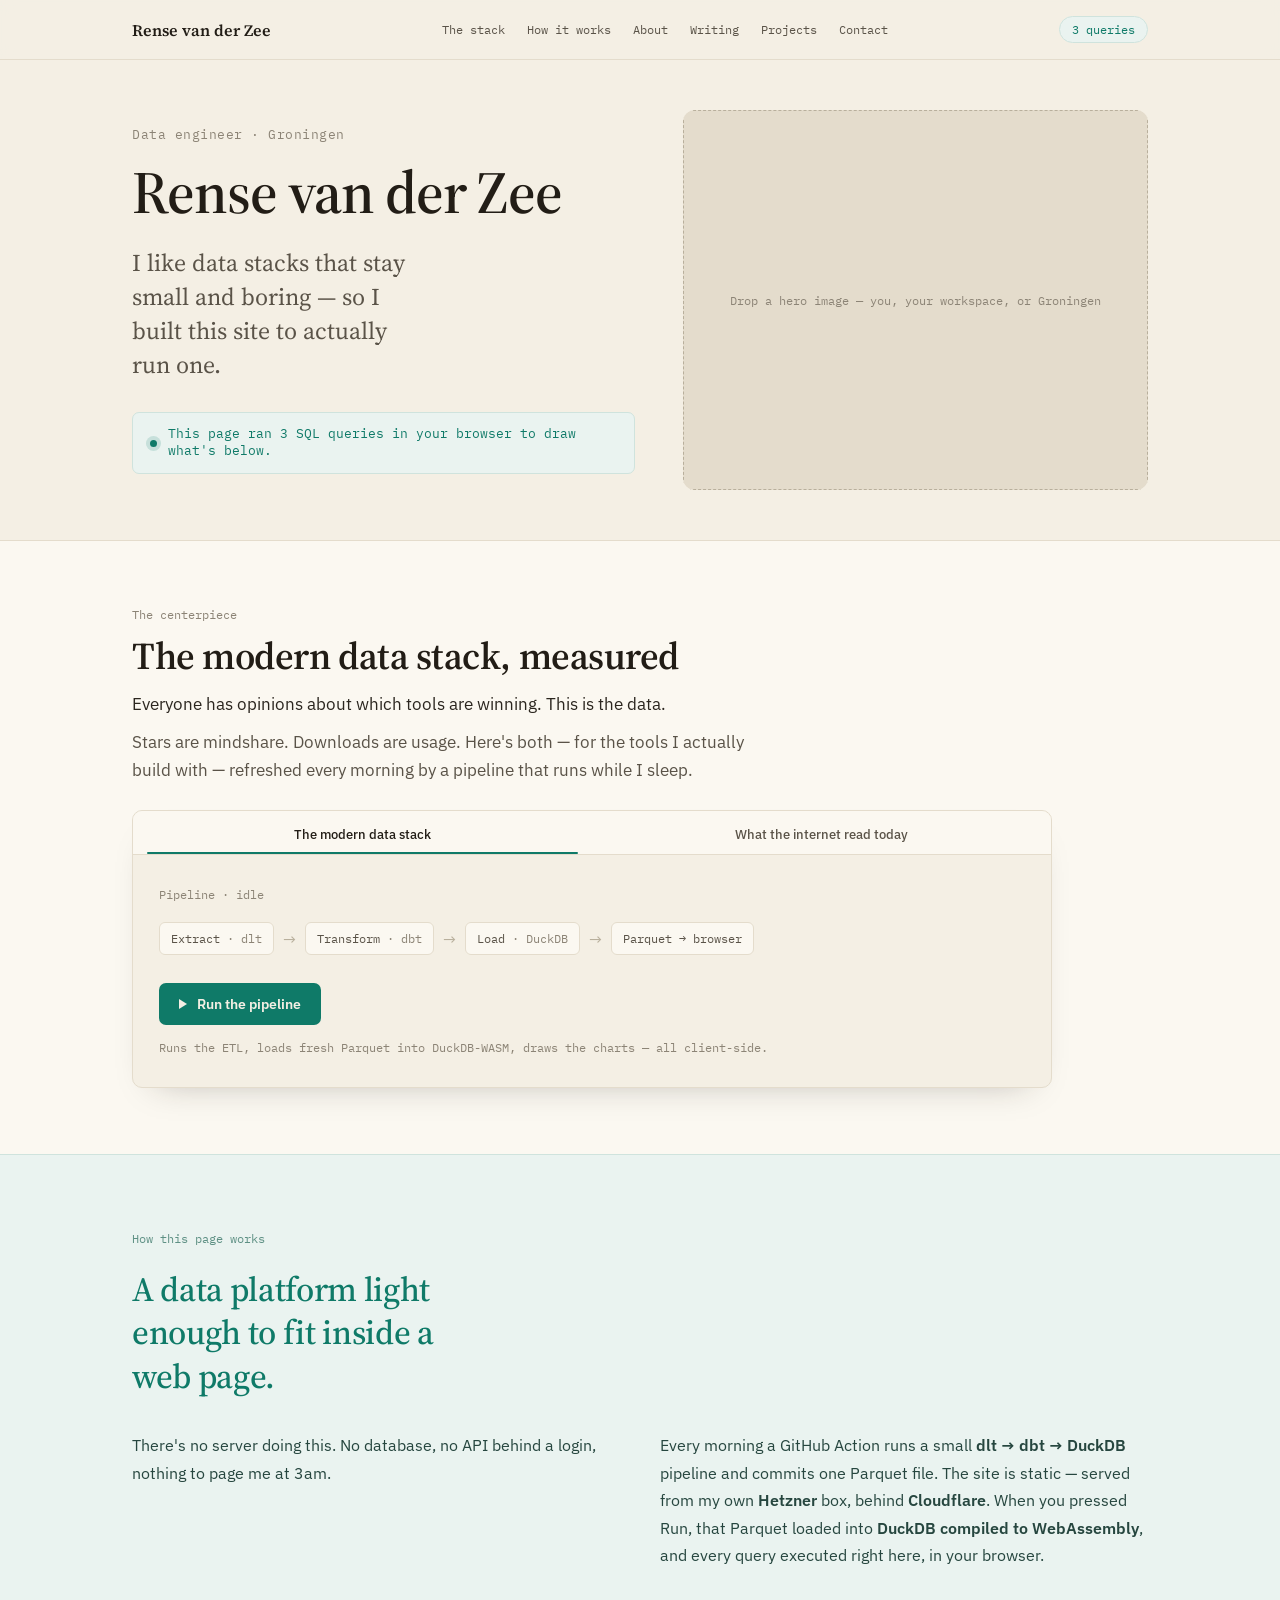
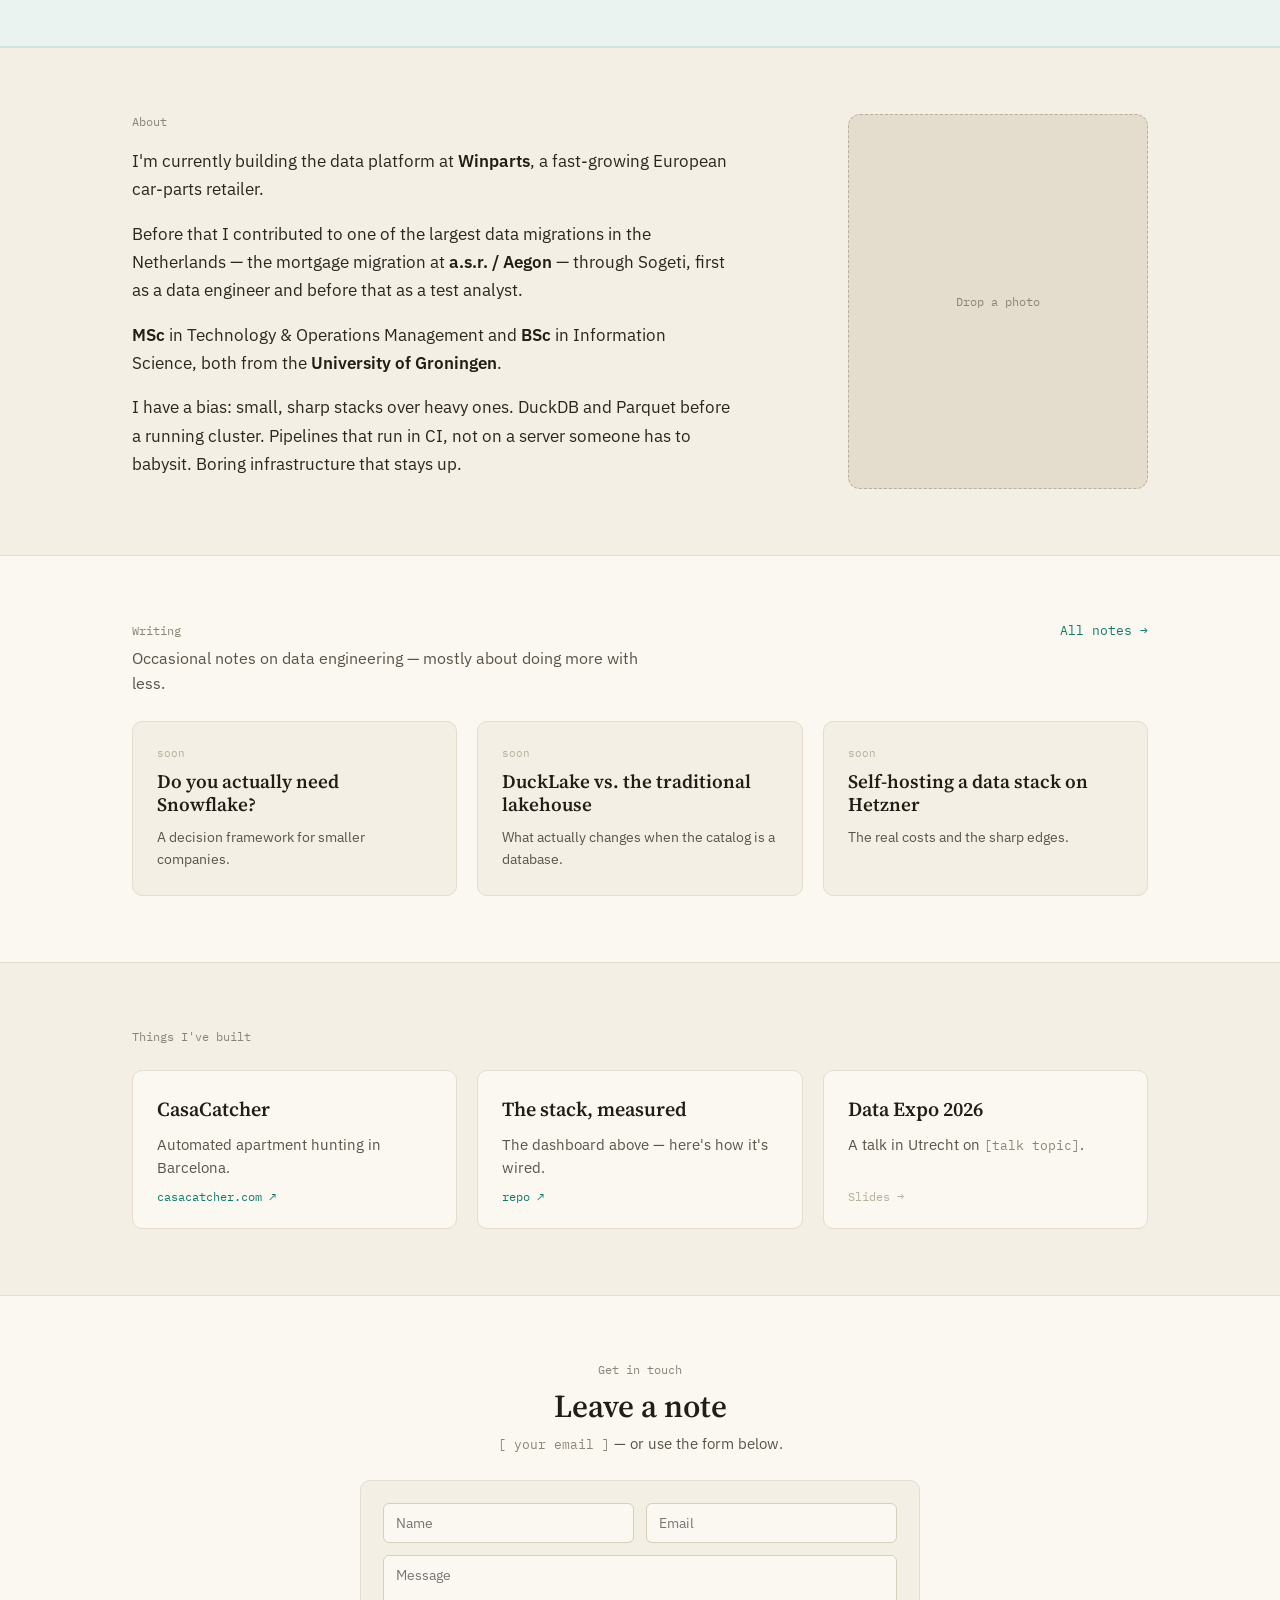
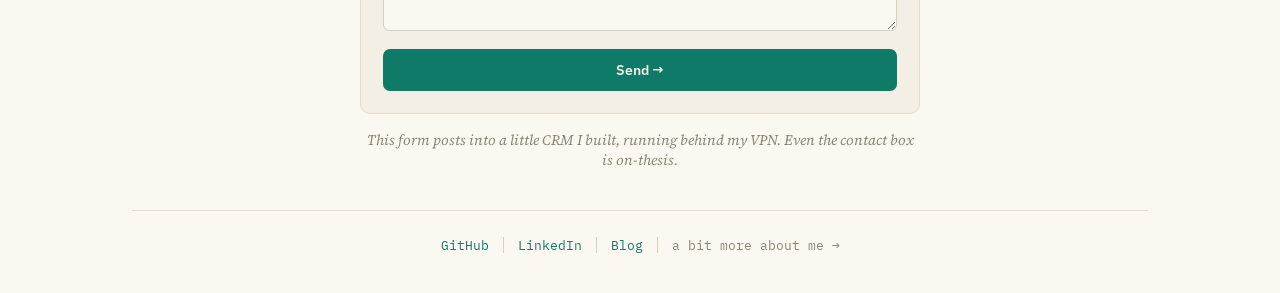
==== site/index.html @ a5a46c57 "Initial commit: static site + Cloudflare Tunnel infra - site/: standalone static pages (index, blog," ====
<!DOCTYPE html>
<html lang="en">
<head>
<meta charset="utf-8">
<meta name="viewport" content="width=device-width, initial-scale=1">
<title>Rense van der Zee — Data engineer</title>
<link rel="preconnect" href="https://fonts.googleapis.com">
<link rel="preconnect" href="https://fonts.gstatic.com" crossorigin>
<link href="https://fonts.googleapis.com/css2?family=Source+Serif+4:opsz,wght@8..60,400;8..60,500;8..60,600;8..60,700&family=IBM+Plex+Sans:wght@400;500;600&family=IBM+Plex+Mono:wght@400;500&display=swap" rel="stylesheet">
<style>
  *{box-sizing:border-box;}
  html{scroll-behavior:smooth;}
  body{margin:0;background:#F4EFE4;font-family:'IBM Plex Sans',system-ui,sans-serif;color:#221D16;-webkit-font-smoothing:antialiased;}
  a{color:#0F7A68;text-decoration:none;}
  a:hover{text-decoration:underline;}
  input:focus,textarea:focus{border-color:#0F7A68 !important;}
  button{font:inherit;}
  @keyframes nodeOn{from{border-color:#E4DCCC;color:#8C8476;background:#FBF8F1;}to{border-color:#0F7A68;color:#0F7A68;background:#EAF3F0;}}
  @keyframes barflow{from{width:0%;}to{width:100%;}}
  @keyframes fadeUp{from{opacity:0;transform:translateY(10px);}to{opacity:1;transform:none;}}
  .img-slot{width:100%;height:100%;position:absolute;inset:0;display:flex;align-items:center;justify-content:center;text-align:center;background:#E4DCCC;color:#8C8476;font-family:'IBM Plex Mono';font-size:12px;padding:20px;border:1px dashed #B8AF9C;}
  [hidden]{display:none !important;}

  /* --- one container width for the whole page --- */
  .container{max-width:1160px;margin:0 auto;padding-left:clamp(24px,6vw,72px);padding-right:clamp(24px,6vw,72px);}

  /* --- responsive grids (default = desktop) --- */
  .hero-grid{display:grid;grid-template-columns:1.08fr 1fr;gap:48px;align-items:center;min-height:480px;}
  .two-col{display:grid;grid-template-columns:1fr 1fr;gap:40px;}
  .about-grid{display:grid;grid-template-columns:1fr 300px;gap:56px;align-items:start;}
  .card-grid{display:grid;grid-template-columns:repeat(3,1fr);gap:20px;}

  /* Tablet: drop 3-up card grids to 2-up */
  @media (max-width:900px){
    .card-grid{grid-template-columns:repeat(2,1fr);}
  }

  /* Mobile: stack everything into a single column */
  @media (max-width:640px){
    .hero-grid{grid-template-columns:1fr;gap:0;min-height:auto;}
    .hero-grid .hero-media{min-height:260px;order:-1;}   /* image on top */
    .two-col{grid-template-columns:1fr;gap:20px;}
    .about-grid{grid-template-columns:1fr;gap:32px;}
    .about-grid .about-media{max-width:260px;}
    .card-grid{grid-template-columns:1fr;}
    .nav-links{display:none !important;}                  /* hide overflowing link row */
    .hero-h1{font-size:44px !important;}
    .section-h2{font-size:30px !important;}
  }
</style>
</head>
<body>

<!-- TOP NAV -->
<nav style="position:sticky;top:0;z-index:20;background:rgba(244,239,228,.92);backdrop-filter:blur(8px);border-bottom:1px solid #E4DCCC;">
  <div class="container" style="display:flex;align-items:center;justify-content:space-between;gap:24px;padding-top:16px;padding-bottom:16px;">
    <a href="#top" style="font-family:'Source Serif 4';font-weight:600;font-size:16px;color:#221D16;text-decoration:none;">Rense van der Zee</a>
    <div class="nav-links" style="display:flex;gap:22px;font-family:'IBM Plex Mono';font-size:12px;">
      <a href="#widget" style="color:#5A5348;">The stack</a>
      <a href="#colophon" style="color:#5A5348;">How it works</a>
      <a href="#about" style="color:#5A5348;">About</a>
      <a href="blog.html" style="color:#5A5348;">Writing</a>
      <a href="#projects" style="color:#5A5348;">Projects</a>
      <a href="#contact" style="color:#5A5348;">Contact</a>
    </div>
    <span style="font-family:'IBM Plex Mono';font-size:11.5px;color:#0F7A68;border:1px solid #CFE3DD;background:#EAF3F0;border-radius:20px;padding:5px 12px;white-space:nowrap;"><span data-count>3</span> queries</span>
  </div>
</nav>

<!-- HERO -->
<header id="top" style="min-height:480px;">
  <div class="container hero-grid">
    <div style="display:flex;flex-direction:column;justify-content:center;padding:56px 0;">
      <div style="font-family:'IBM Plex Mono';font-size:12.5px;letter-spacing:.04em;color:#8C8476;">Data engineer · Groningen</div>
      <h1 class="hero-h1" style="font-family:'Source Serif 4';font-weight:600;font-size:60px;line-height:1;letter-spacing:-.018em;margin:20px 0 0;color:#221D16;">Rense van der Zee</h1>
      <p style="font-family:'Source Serif 4';font-weight:400;font-size:24px;line-height:1.42;color:#5A5348;max-width:24ch;margin:24px 0 0;">I like data stacks that stay small and boring — so I built this site to actually run one.</p>
      <div style="margin-top:30px;display:inline-flex;align-items:center;gap:11px;border:1px solid #CFE3DD;background:#EAF3F0;border-radius:7px;padding:13px 17px;align-self:flex-start;">
        <span style="width:7px;height:7px;border-radius:50%;background:#0F7A68;box-shadow:0 0 0 4px rgba(15,122,104,.16);flex:none;"></span>
        <span style="font-family:'IBM Plex Mono';font-size:13px;color:#0F7A68;line-height:1.3;">This page ran <span data-count>3</span> SQL queries in your browser to draw what's below.</span>
      </div>
    </div>
    <div class="hero-media" style="position:relative;min-height:380px;border-radius:12px;overflow:hidden;">
      <div class="img-slot">Drop a hero image — you, your workspace, or Groningen</div>
    </div>
  </div>
</header>

<!-- WIDGET band -->
<section id="widget" style="background:#FBF8F1;border-top:1px solid #E4DCCC;padding:66px 0;scroll-margin-top:70px;">
  <div class="container">
    <div style="max-width:62ch;">
      <div style="font-family:'IBM Plex Mono';font-size:12px;color:#8C8476;margin-bottom:14px;">The centerpiece</div>
      <h2 class="section-h2" style="font-family:'Source Serif 4';font-weight:600;font-size:38px;line-height:1.06;letter-spacing:-.012em;margin:0 0 14px;color:#221D16;">The modern data stack, measured</h2>
      <p style="font-size:16.5px;line-height:1.7;color:#2b261f;margin:0 0 10px;">Everyone has opinions about which tools are winning. This is the data.</p>
      <p style="font-size:16.5px;line-height:1.7;color:#5A5348;margin:0 0 26px;">Stars are mindshare. Downloads are usage. Here's both — for the tools I actually build with — refreshed every morning by a pipeline that runs while I sleep.</p>
    </div>
    <div style="background:#F4EFE4;border:1px solid #E4DCCC;border-radius:10px;overflow:hidden;box-shadow:0 16px 34px -24px rgba(34,29,22,.34);max-width:920px;">
      <div style="display:flex;border-bottom:1px solid #E4DCCC;background:#FBF8F1;">
        <button data-tab-btn="data" style="flex:1;background:transparent;border:none;cursor:pointer;padding:15px 14px 0;font-family:'IBM Plex Sans';font-size:13px;font-weight:500;color:#221D16;">The modern data stack<div data-tab-bar="data" style="height:2px;margin-top:9px;border-radius:2px;background:#0F7A68;"></div></button>
        <button data-tab-btn="net" style="flex:1;background:transparent;border:none;cursor:pointer;padding:15px 14px 0;font-family:'IBM Plex Sans';font-size:13px;font-weight:500;color:#5A5348;">What the internet read today<div data-tab-bar="net" style="height:2px;margin-top:9px;border-radius:2px;background:transparent;"></div></button>
      </div>

      <div data-panel="idle" style="padding:32px 26px 30px;">
        <div style="font-family:'IBM Plex Mono';font-size:12px;color:#8C8476;margin-bottom:20px;">Pipeline · idle</div>
        <div style="display:flex;align-items:center;gap:9px;flex-wrap:wrap;margin-bottom:28px;">
          <span style="font-family:'IBM Plex Mono';font-size:11.5px;color:#5A5348;background:#FBF8F1;border:1px solid #E4DCCC;padding:8px 11px;border-radius:6px;white-space:nowrap;">Extract <span style="color:#8C8476;">· dlt</span></span>
          <span style="color:#B8AF9C;">→</span>
          <span style="font-family:'IBM Plex Mono';font-size:11.5px;color:#5A5348;background:#FBF8F1;border:1px solid #E4DCCC;padding:8px 11px;border-radius:6px;white-space:nowrap;">Transform <span style="color:#8C8476;">· dbt</span></span>
          <span style="color:#B8AF9C;">→</span>
          <span style="font-family:'IBM Plex Mono';font-size:11.5px;color:#5A5348;background:#FBF8F1;border:1px solid #E4DCCC;padding:8px 11px;border-radius:6px;white-space:nowrap;">Load <span style="color:#8C8476;">· DuckDB</span></span>
          <span style="color:#B8AF9C;">→</span>
          <span style="font-family:'IBM Plex Mono';font-size:11.5px;color:#5A5348;background:#FBF8F1;border:1px solid #E4DCCC;padding:8px 11px;border-radius:6px;white-space:nowrap;">Parquet → browser</span>
        </div>
        <button data-run style="display:inline-flex;align-items:center;gap:10px;background:#0F7A68;color:#F4EFE4;border:none;font-family:'IBM Plex Sans';font-weight:600;font-size:14px;padding:12px 20px;border-radius:7px;cursor:pointer;">
          <span style="display:inline-block;width:0;height:0;border-left:8px solid currentColor;border-top:5px solid transparent;border-bottom:5px solid transparent;"></span>Run the pipeline
        </button>
        <div style="font-family:'IBM Plex Mono';font-size:11.5px;color:#8C8476;margin-top:14px;line-height:1.5;">Runs the ETL, loads fresh Parquet into DuckDB-WASM, draws the charts — all client-side.</div>
      </div>

      <div data-panel="running" hidden style="padding:32px 26px 30px;">
        <div style="font-family:'IBM Plex Mono';font-size:12px;color:#0F7A68;margin-bottom:20px;">Pipeline · running</div>
        <div style="display:flex;gap:12px;">
          <div style="flex:1;border:1px solid #E4DCCC;background:#FBF8F1;color:#8C8476;padding:14px 8px;border-radius:7px;text-align:center;font-family:'IBM Plex Mono';animation:nodeOn .5s ease 0s forwards;"><div style="font-size:13px;font-weight:500;">Extract</div><div style="font-size:10px;margin-top:4px;">dlt · github+pypi</div></div>
          <div style="flex:1;border:1px solid #E4DCCC;background:#FBF8F1;color:#8C8476;padding:14px 8px;border-radius:7px;text-align:center;font-family:'IBM Plex Mono';animation:nodeOn .5s ease .5s forwards;"><div style="font-size:13px;font-weight:500;">Transform</div><div style="font-size:10px;margin-top:4px;">dbt · models</div></div>
          <div style="flex:1;border:1px solid #E4DCCC;background:#FBF8F1;color:#8C8476;padding:14px 8px;border-radius:7px;text-align:center;font-family:'IBM Plex Mono';animation:nodeOn .5s ease 1s forwards;"><div style="font-size:13px;font-weight:500;">Load</div><div style="font-size:10px;margin-top:4px;">duckdb-wasm</div></div>
        </div>
        <div style="height:4px;background:#E4DCCC;border-radius:2px;overflow:hidden;margin-top:20px;"><div style="height:100%;background:#0F7A68;animation:barflow 1.7s linear forwards;"></div></div>
        <div style="font-family:'IBM Plex Mono';font-size:11.5px;color:#8C8476;margin-top:12px;">streaming parquet → duckdb-wasm …</div>
      </div>

      <div data-panel="loaded" hidden style="padding:28px 26px;animation:fadeUp .5s ease;">
        <div data-tab-panel="data">
          <div style="display:flex;gap:26px;flex-wrap:wrap;">
            <div style="flex:1;min-width:250px;">
              <div style="font-family:'IBM Plex Mono';font-size:11px;color:#8C8476;margin-bottom:6px;">GitHub stars · cumulative (k)</div>
              <div data-chart="stars"></div>
              <div style="font-family:'IBM Plex Mono';font-size:10.5px;color:#B8AF9C;margin-top:4px;">2024 → 2026</div>
            </div>
            <div style="flex:1;min-width:250px;">
              <div style="font-family:'IBM Plex Mono';font-size:11px;color:#8C8476;margin-bottom:6px;">Monthly downloads · PyPI + npm (m)</div>
              <div data-chart="downloads"></div>
              <div style="font-family:'IBM Plex Mono';font-size:10.5px;color:#B8AF9C;margin-top:4px;">2024 → 2026</div>
            </div>
          </div>
        </div>
        <div data-tab-panel="net" hidden>
          <div style="max-width:540px;">
            <div style="font-family:'IBM Plex Mono';font-size:11px;color:#8C8476;margin-bottom:6px;">Wikipedia pageviews · last 14 days (m)</div>
            <div data-chart="internet"></div>
            <div style="font-family:'IBM Plex Mono';font-size:10.5px;color:#B8AF9C;margin-top:4px;">same machinery, lighter data</div>
          </div>
        </div>
        <div style="display:flex;gap:18px;flex-wrap:wrap;margin-top:16px;">
          <span style="display:inline-flex;align-items:center;gap:7px;font-family:'IBM Plex Mono';font-size:11.5px;color:#221D16;"><span style="width:15px;height:3px;background:#0F7A68;border-radius:2px;"></span>duckdb</span>
          <span style="display:inline-flex;align-items:center;gap:7px;font-family:'IBM Plex Mono';font-size:11.5px;color:#221D16;"><span style="width:15px;height:2px;background:#221D16;border-radius:2px;"></span>polars</span>
          <span style="display:inline-flex;align-items:center;gap:7px;font-family:'IBM Plex Mono';font-size:11.5px;color:#5A5348;"><span style="width:15px;height:2px;background:#5A5348;border-radius:2px;"></span>dbt</span>
          <span style="display:inline-flex;align-items:center;gap:7px;font-family:'IBM Plex Mono';font-size:11.5px;color:#8C8476;"><span style="width:15px;height:2px;background:#8C8476;border-radius:2px;"></span>dlt</span>
        </div>
        <div style="margin-top:24px;border-top:1px solid #E4DCCC;padding-top:20px;">
          <div style="font-family:'IBM Plex Mono';font-size:12px;color:#8C8476;">Ask it anything</div>
          <div style="display:flex;gap:10px;margin-top:10px;">
            <input data-ask-input placeholder='e.g. "which tool grew fastest this year?"' style="flex:1;font-family:'IBM Plex Mono';font-size:12.5px;color:#221D16;background:#FBF8F1;border:1px solid #D8CFBD;border-radius:6px;padding:10px 12px;outline:none;">
            <button data-ask style="background:#0F7A68;color:#F4EFE4;border:none;font-family:'IBM Plex Sans';font-weight:600;font-size:13px;padding:0 18px;border-radius:6px;cursor:pointer;">Ask</button>
          </div>
          <div style="font-family:'IBM Plex Mono';font-size:11px;color:#8C8476;margin-top:8px;">Your question → SQL → runs in-browser. Never on a server.</div>
          <div data-ask-result hidden style="margin-top:16px;">
            <div style="font-family:'IBM Plex Mono';font-size:10.5px;color:#8C8476;">Translated to SQL · 11 ms · 0 bytes to server</div>
            <pre data-ask-sql style="font-family:'IBM Plex Mono';font-size:12px;line-height:1.6;color:#221D16;background:#FBF8F1;border:1px solid #E4DCCC;border-radius:6px;padding:12px 14px;margin:8px 0 0;white-space:pre;overflow:auto;"></pre>
            <div data-ask-answer style="font-family:'IBM Plex Mono';font-size:12.5px;color:#0F7A68;font-weight:500;margin-top:12px;"></div>
          </div>
        </div>
        <div style="display:flex;justify-content:space-between;align-items:center;margin-top:22px;">
          <span style="font-family:'IBM Plex Mono';font-size:11px;color:#8C8476;"><span data-count>3</span> queries run in this tab</span>
          <button data-reset style="background:transparent;border:1px solid #D8CFBD;color:#5A5348;font-family:'IBM Plex Mono';font-size:11.5px;padding:6px 12px;border-radius:6px;cursor:pointer;">Reset ↺</button>
        </div>
      </div>
    </div>
  </div>
</section>

<!-- COLOPHON band -->
<section id="colophon" style="background:#EAF3F0;border-top:1px solid #CFE3DD;border-bottom:1px solid #CFE3DD;padding:76px 0;scroll-margin-top:60px;">
  <div class="container">
    <div style="font-family:'IBM Plex Mono';font-size:12px;color:#5E9084;margin-bottom:22px;">How this page works</div>
    <p style="font-family:'Source Serif 4';font-weight:500;font-size:34px;line-height:1.28;letter-spacing:-.01em;color:#0F7A68;margin:0 0 34px;max-width:20ch;">A data platform light enough to fit inside a web page.</p>
    <div class="two-col">
      <p style="font-size:16px;line-height:1.72;color:#26463f;margin:0;">There's no server doing this. No database, no API behind a login, nothing to page me at 3am.</p>
      <p style="font-size:16px;line-height:1.72;color:#26463f;margin:0;">Every morning a GitHub Action runs a small <strong style="font-weight:600;">dlt → dbt → DuckDB</strong> pipeline and commits one Parquet file. The site is static — served from my own <strong style="font-weight:600;">Hetzner</strong> box, behind <strong style="font-weight:600;">Cloudflare</strong>. When you pressed Run, that Parquet loaded into <strong style="font-weight:600;">DuckDB compiled to WebAssembly</strong>, and every query executed right here, in your browser.</p>
    </div>
  </div>
</section>

<!-- ABOUT band -->
<section id="about" style="border-top:1px solid #E4DCCC;padding:66px 0;scroll-margin-top:60px;">
  <div class="container about-grid">
    <div>
      <div style="font-family:'IBM Plex Mono';font-size:12px;color:#8C8476;margin-bottom:18px;">About</div>
      <p style="font-size:16.5px;line-height:1.72;color:#2b261f;margin:0 0 16px;max-width:60ch;">I'm currently building the data platform at <strong style="font-weight:600;color:#221D16;">Winparts</strong>, a fast-growing European car-parts retailer.</p>
      <p style="font-size:16.5px;line-height:1.72;color:#2b261f;margin:0 0 16px;max-width:60ch;">Before that I contributed to one of the largest data migrations in the Netherlands — the mortgage migration at <strong style="font-weight:600;color:#221D16;">a.s.r. / Aegon</strong> — through Sogeti, first as a data engineer and before that as a test analyst.</p>
      <p style="font-size:16.5px;line-height:1.72;color:#2b261f;margin:0 0 16px;max-width:60ch;"><strong style="font-weight:600;color:#221D16;">MSc</strong> in Technology &amp; Operations Management and <strong style="font-weight:600;color:#221D16;">BSc</strong> in Information Science, both from the <strong style="font-weight:600;color:#221D16;">University of Groningen</strong>.</p>
      <p style="font-size:16.5px;line-height:1.72;color:#2b261f;margin:0;max-width:60ch;">I have a bias: small, sharp stacks over heavy ones. DuckDB and Parquet before a running cluster. Pipelines that run in CI, not on a server someone has to babysit. Boring infrastructure that stays up.</p>
    </div>
    <div class="about-media" style="position:relative;width:100%;aspect-ratio:4/5;">
      <div class="img-slot" style="border-radius:12px;overflow:hidden;">Drop a photo</div>
    </div>
  </div>
</section>

<!-- WRITING band -->
<section id="writing" style="background:#FBF8F1;border-top:1px solid #E4DCCC;padding:66px 0;">
  <div class="container">
    <div style="display:flex;justify-content:space-between;align-items:baseline;gap:20px;margin-bottom:26px;flex-wrap:wrap;">
      <div>
        <div style="font-family:'IBM Plex Mono';font-size:12px;color:#8C8476;margin-bottom:8px;">Writing</div>
        <p style="font-size:15.5px;line-height:1.6;color:#5A5348;margin:0;max-width:52ch;">Occasional notes on data engineering — mostly about doing more with less.</p>
      </div>
      <a href="blog.html" style="font-family:'IBM Plex Mono';font-size:12.5px;white-space:nowrap;">All notes →</a>
    </div>
    <div class="card-grid">
      <a href="blog.html" style="text-decoration:none;background:#F4EFE4;border:1px solid #E4DCCC;border-radius:10px;padding:24px;display:flex;flex-direction:column;gap:10px;"><span style="font-family:'IBM Plex Mono';font-size:10.5px;color:#B8AF9C;">soon</span><h3 style="font-family:'Source Serif 4';font-weight:600;font-size:19px;line-height:1.2;color:#221D16;margin:0;">Do you actually need Snowflake?</h3><p style="font-size:14px;line-height:1.6;color:#5A5348;margin:0;">A decision framework for smaller companies.</p></a>
      <a href="blog.html" style="text-decoration:none;background:#F4EFE4;border:1px solid #E4DCCC;border-radius:10px;padding:24px;display:flex;flex-direction:column;gap:10px;"><span style="font-family:'IBM Plex Mono';font-size:10.5px;color:#B8AF9C;">soon</span><h3 style="font-family:'Source Serif 4';font-weight:600;font-size:19px;line-height:1.2;color:#221D16;margin:0;">DuckLake vs. the traditional lakehouse</h3><p style="font-size:14px;line-height:1.6;color:#5A5348;margin:0;">What actually changes when the catalog is a database.</p></a>
      <a href="blog.html" style="text-decoration:none;background:#F4EFE4;border:1px solid #E4DCCC;border-radius:10px;padding:24px;display:flex;flex-direction:column;gap:10px;"><span style="font-family:'IBM Plex Mono';font-size:10.5px;color:#B8AF9C;">soon</span><h3 style="font-family:'Source Serif 4';font-weight:600;font-size:19px;line-height:1.2;color:#221D16;margin:0;">Self-hosting a data stack on Hetzner</h3><p style="font-size:14px;line-height:1.6;color:#5A5348;margin:0;">The real costs and the sharp edges.</p></a>
    </div>
  </div>
</section>

<!-- PROJECTS band -->
<section id="projects" style="border-top:1px solid #E4DCCC;padding:66px 0;scroll-margin-top:60px;">
  <div class="container">
    <div style="font-family:'IBM Plex Mono';font-size:12px;color:#8C8476;margin-bottom:26px;">Things I've built</div>
    <div class="card-grid">
      <div style="background:#FBF8F1;border:1px solid #E4DCCC;border-radius:10px;padding:24px;display:flex;flex-direction:column;gap:10px;"><h3 style="font-family:'Source Serif 4';font-weight:600;font-size:20px;color:#221D16;margin:0;">CasaCatcher</h3><p style="font-size:14.5px;line-height:1.6;color:#5A5348;margin:0;flex:1;">Automated apartment hunting in Barcelona.</p><a href="#" style="font-family:'IBM Plex Mono';font-size:11.5px;">casacatcher.com ↗</a></div>
      <div style="background:#FBF8F1;border:1px solid #E4DCCC;border-radius:10px;padding:24px;display:flex;flex-direction:column;gap:10px;"><h3 style="font-family:'Source Serif 4';font-weight:600;font-size:20px;color:#221D16;margin:0;">The stack, measured</h3><p style="font-size:14.5px;line-height:1.6;color:#5A5348;margin:0;flex:1;">The dashboard above — here's how it's wired.</p><a href="#widget" style="font-family:'IBM Plex Mono';font-size:11.5px;">repo ↗</a></div>
      <div style="background:#FBF8F1;border:1px solid #E4DCCC;border-radius:10px;padding:24px;display:flex;flex-direction:column;gap:10px;"><h3 style="font-family:'Source Serif 4';font-weight:600;font-size:20px;color:#221D16;margin:0;">Data Expo 2026</h3><p style="font-size:14.5px;line-height:1.6;color:#5A5348;margin:0;flex:1;">A talk in Utrecht on <span style="font-family:'IBM Plex Mono';font-size:12.5px;color:#8C8476;">[talk topic]</span>.</p><span style="font-family:'IBM Plex Mono';font-size:11.5px;color:#B8AF9C;">Slides →</span></div>
    </div>
  </div>
</section>

<!-- CONTACT band -->
<section id="contact" style="background:#FBF8F1;border-top:1px solid #E4DCCC;padding:66px 0 40px;scroll-margin-top:60px;">
  <div class="container">
    <div style="max-width:560px;margin:0 auto;text-align:center;">
      <div style="font-family:'IBM Plex Mono';font-size:12px;color:#8C8476;margin-bottom:12px;">Get in touch</div>
      <h2 style="font-family:'Source Serif 4';font-weight:600;font-size:32px;line-height:1.1;color:#221D16;margin:0 0 8px;">Leave a note</h2>
      <p style="font-size:15px;line-height:1.6;color:#5A5348;margin:0 0 24px;"><span style="font-family:'IBM Plex Mono';font-size:13px;color:#8C8476;">[ your email ]</span> — or use the form below.</p>
      <div style="background:#F4EFE4;border:1px solid #E4DCCC;border-radius:10px;padding:22px;text-align:left;">
        <div style="display:flex;gap:12px;">
          <input placeholder="Name" style="width:100%;font-family:'IBM Plex Sans';font-size:14px;color:#221D16;background:#FBF8F1;border:1px solid #D8CFBD;border-radius:6px;padding:10px 12px;outline:none;">
          <input placeholder="Email" style="width:100%;font-family:'IBM Plex Sans';font-size:14px;color:#221D16;background:#FBF8F1;border:1px solid #D8CFBD;border-radius:6px;padding:10px 12px;outline:none;">
        </div>
        <textarea placeholder="Message" rows="3" style="width:100%;margin-top:12px;font-family:'IBM Plex Sans';font-size:14px;color:#221D16;background:#FBF8F1;border:1px solid #D8CFBD;border-radius:6px;padding:10px 12px;outline:none;resize:vertical;"></textarea>
        <button style="margin-top:14px;width:100%;background:#0F7A68;color:#F4EFE4;border:none;font-family:'IBM Plex Sans';font-weight:600;font-size:14px;padding:12px 20px;border-radius:7px;cursor:pointer;">Send →</button>
      </div>
      <p style="font-family:'Source Serif 4';font-style:italic;font-size:14.5px;color:#8C8476;margin:16px 0 0;">This form posts into a little CRM I built, running behind my VPN. Even the contact box is on-thesis.</p>
    </div>
    <div style="display:flex;justify-content:center;flex-wrap:wrap;font-family:'IBM Plex Mono';font-size:12.5px;margin-top:40px;border-top:1px solid #E4DCCC;padding-top:26px;">
      <a href="#" style="padding-right:14px;border-right:1px solid #D8CFBD;">GitHub</a>
      <a href="#" style="padding:0 14px;border-right:1px solid #D8CFBD;">LinkedIn</a>
      <a href="blog.html" style="padding:0 14px;border-right:1px solid #D8CFBD;">Blog</a>
      <a href="more.html" style="padding-left:14px;color:#8C8476;">a bit more about me →</a>
    </div>
  </div>
</section>

<script>
(function(){
  const state = { run: 'idle', count: 3, tab: 'data', ask: null };
  let runTimer = null;

  const series = {
    stars: [
      {name:'duckdb', color:'#0F7A68', width:2.4, dot:true, data:[8,10,13,17,22,28,35,43,52]},
      {name:'polars', color:'#221D16', width:1.5, data:[12,15,19,24,29,34,39,44,49]},
      {name:'dbt',    color:'#5A5348', width:1.5, data:[7,8,8.5,9,9.3,9.6,9.9,10.1,10.3]},
      {name:'dlt',    color:'#8C8476', width:1.5, data:[1,1.5,2.2,3,3.9,4.8,5.7,6.6,7.5]},
    ],
    downloads: [
      {name:'duckdb', color:'#0F7A68', width:2.4, dot:true, data:[3,4,5,6.5,8,10,12.5,15,18]},
      {name:'polars', color:'#221D16', width:1.5, data:[5,6.5,8,9.5,11,13,15,17,19]},
      {name:'dbt',    color:'#5A5348', width:1.5, data:[9,9.5,10,10.5,11,11.3,11.6,11.9,12.1]},
      {name:'dlt',    color:'#8C8476', width:1.5, data:[0.3,0.5,0.8,1.2,1.8,2.5,3.4,4.4,5.6]},
    ],
    internet: [
      {name:'wiki', color:'#0F7A68', width:2.4, dot:true, data:[42,38,55,61,49,58,72,68,63,80,76,71,85,79]},
    ],
  };

  function buildChartSVG(list, w, h) {
    const padL = 6, padR = 10, padT = 12, padB = 14;
    const iw = w - padL - padR, ih = h - padT - padB;
    const n = list[0].data.length;
    const max = Math.max(...list.flatMap(s => s.data)) * 1.08;
    const x = i => padL + i * (iw / (n - 1));
    const y = v => padT + ih - (v / max) * ih;

    let svg = `<svg viewBox="0 0 ${w} ${h}" width="100%" height="${h}" preserveAspectRatio="none" style="display:block;overflow:visible;">`;
    [0.5, 1].forEach(f => {
      const gy = padT + ih - (f * ih);
      svg += `<line x1="${padL}" x2="${padL+iw}" y1="${gy}" y2="${gy}" stroke="#E4DCCC" stroke-width="1" stroke-dasharray="2 4"/>`;
    });
    svg += `<line x1="${padL}" x2="${padL+iw}" y1="${padT+ih}" y2="${padT+ih}" stroke="#D8CFBD" stroke-width="1"/>`;
    list.forEach(s => {
      const pts = s.data.map((v,i) => `${x(i)},${y(v)}`).join(' ');
      svg += `<polyline points="${pts}" fill="none" stroke="${s.color}" stroke-width="${s.width||1.5}" stroke-linejoin="round" stroke-linecap="round"/>`;
    });
    list.filter(s => s.dot).forEach(s => {
      const i = s.data.length - 1;
      svg += `<circle cx="${x(i)}" cy="${y(s.data[i])}" r="3.2" fill="${s.color}"/>`;
    });
    svg += `</svg>`;
    return svg;
  }

  function renderCharts() {
    document.querySelectorAll('[data-chart="stars"]').forEach(el => el.innerHTML = buildChartSVG(series.stars, 332, 158));
    document.querySelectorAll('[data-chart="downloads"]').forEach(el => el.innerHTML = buildChartSVG(series.downloads, 332, 158));
    document.querySelectorAll('[data-chart="internet"]').forEach(el => el.innerHTML = buildChartSVG(series.internet, 332, 158));
  }

  function renderCount() {
    document.querySelectorAll('[data-count]').forEach(el => el.textContent = state.count);
  }

  function renderPanels() {
    document.querySelectorAll('[data-panel]').forEach(el => {
      el.hidden = el.getAttribute('data-panel') !== state.run;
    });
  }

  function renderTabs() {
    document.querySelectorAll('[data-tab-btn]').forEach(btn => {
      const on = btn.getAttribute('data-tab-btn') === state.tab;
      btn.style.color = on ? '#221D16' : '#5A5348';
    });
    document.querySelectorAll('[data-tab-bar]').forEach(bar => {
      bar.style.background = bar.getAttribute('data-tab-bar') === state.tab ? '#0F7A68' : 'transparent';
    });
    document.querySelectorAll('[data-tab-panel]').forEach(panel => {
      panel.hidden = panel.getAttribute('data-tab-panel') !== state.tab;
    });
  }

  function renderAsk() {
    const result = document.querySelector('[data-ask-result]');
    if (!state.ask) { result.hidden = true; return; }
    result.hidden = false;
    document.querySelector('[data-ask-sql]').textContent = state.ask.sql;
    document.querySelector('[data-ask-answer]').textContent = '→ ' + state.ask.answer;
  }

  function render() {
    renderCount();
    renderPanels();
    renderTabs();
    renderAsk();
    if (state.run === 'loaded') renderCharts();
  }

  document.querySelectorAll('[data-run]').forEach(btn => btn.addEventListener('click', () => {
    state.run = 'running';
    render();
    clearTimeout(runTimer);
    runTimer = setTimeout(() => {
      state.run = 'loaded';
      state.count += 5;
      render();
    }, 1750);
  }));

  document.querySelectorAll('[data-reset]').forEach(btn => btn.addEventListener('click', () => {
    clearTimeout(runTimer);
    state.run = 'idle';
    state.ask = null;
    render();
  }));

  document.querySelectorAll('[data-tab-btn]').forEach(btn => btn.addEventListener('click', () => {
    state.tab = btn.getAttribute('data-tab-btn');
    render();
  }));

  function doAsk() {
    const input = document.querySelector('[data-ask-input]');
    const q = (input && input.value.trim()) || '';
    const sql = "SELECT tool,\n       last(stars ORDER BY day) -\n       first(stars ORDER BY day) AS growth\nFROM stars\nGROUP BY tool\nORDER BY growth DESC\nLIMIT 1;";
    const answer = "duckdb — +44k stars over the window, the steepest of the four.";
    state.ask = { q, sql, answer };
    state.count += 1;
    render();
  }

  document.querySelectorAll('[data-ask]').forEach(btn => btn.addEventListener('click', doAsk));
  document.querySelectorAll('[data-ask-input]').forEach(input => input.addEventListener('keydown', e => {
    if (e.key === 'Enter') doAsk();
  }));

  render();
})();
</script>
</body>
</html>
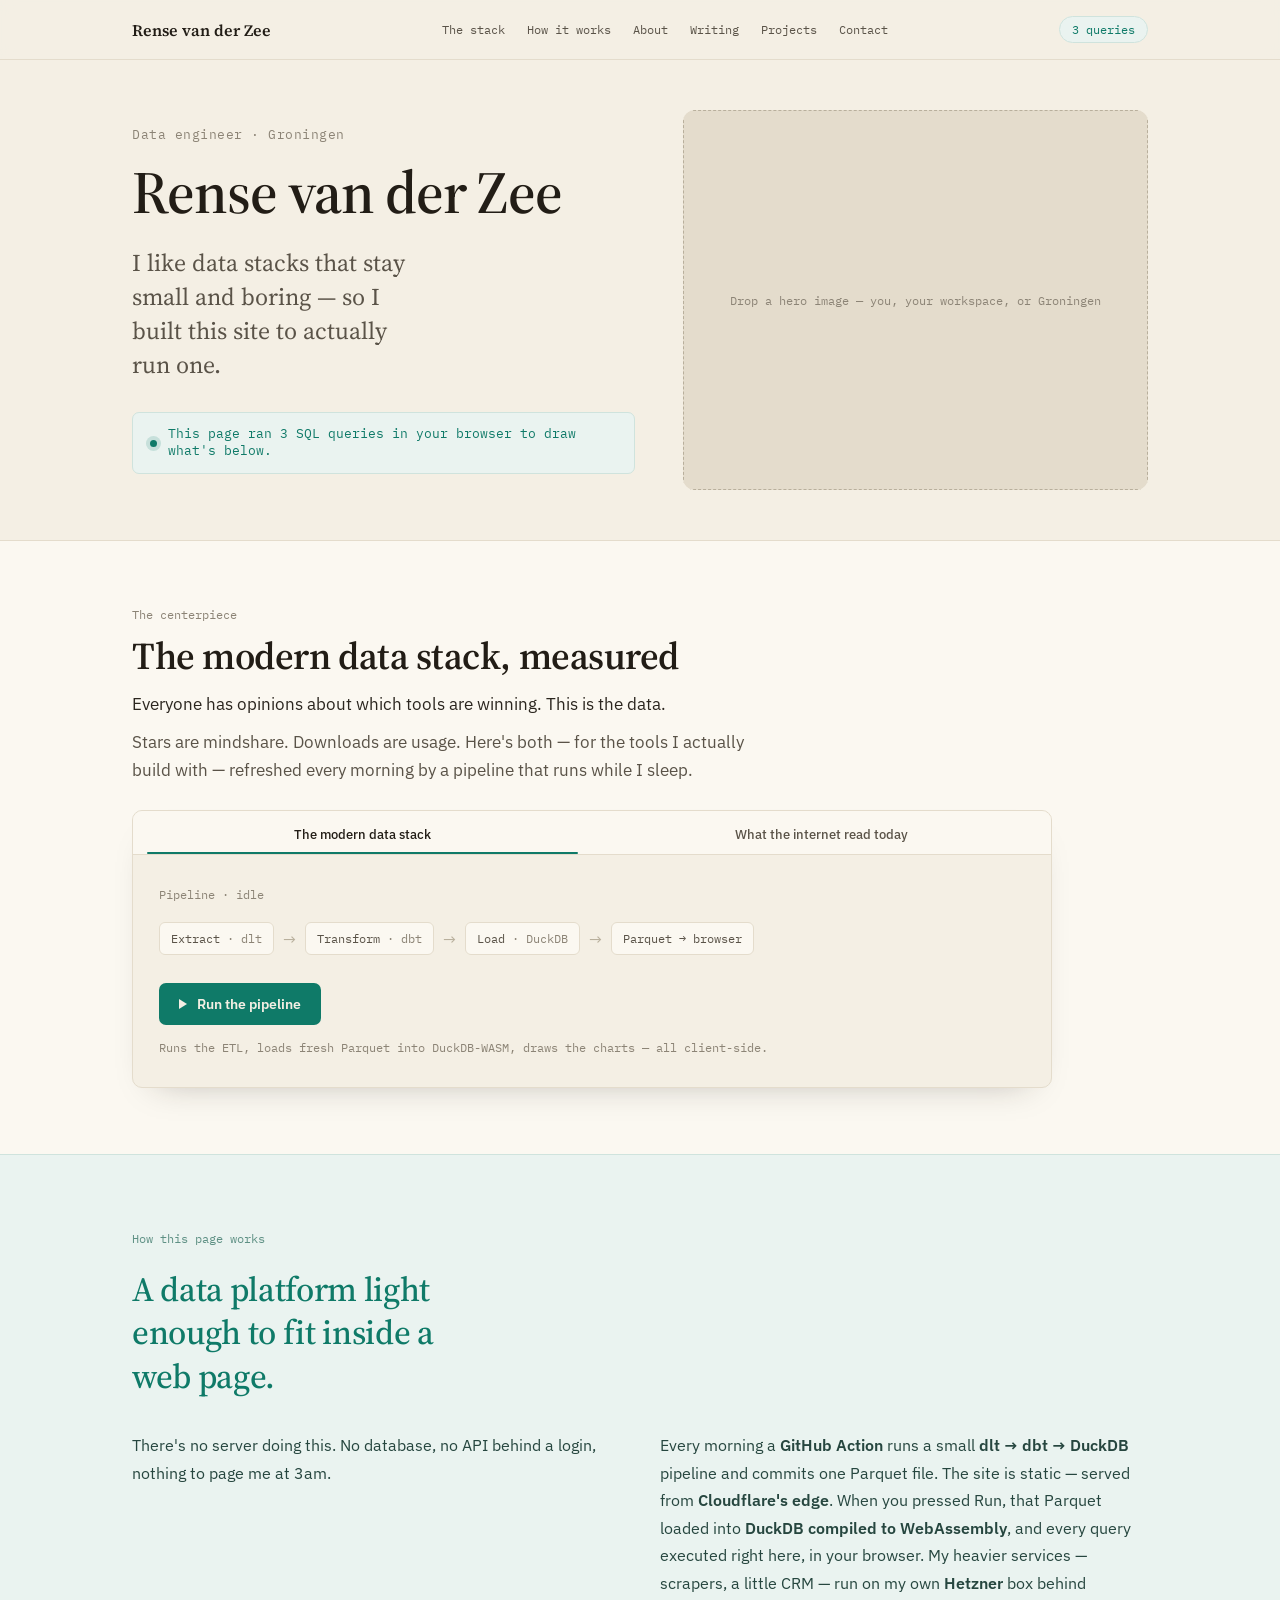
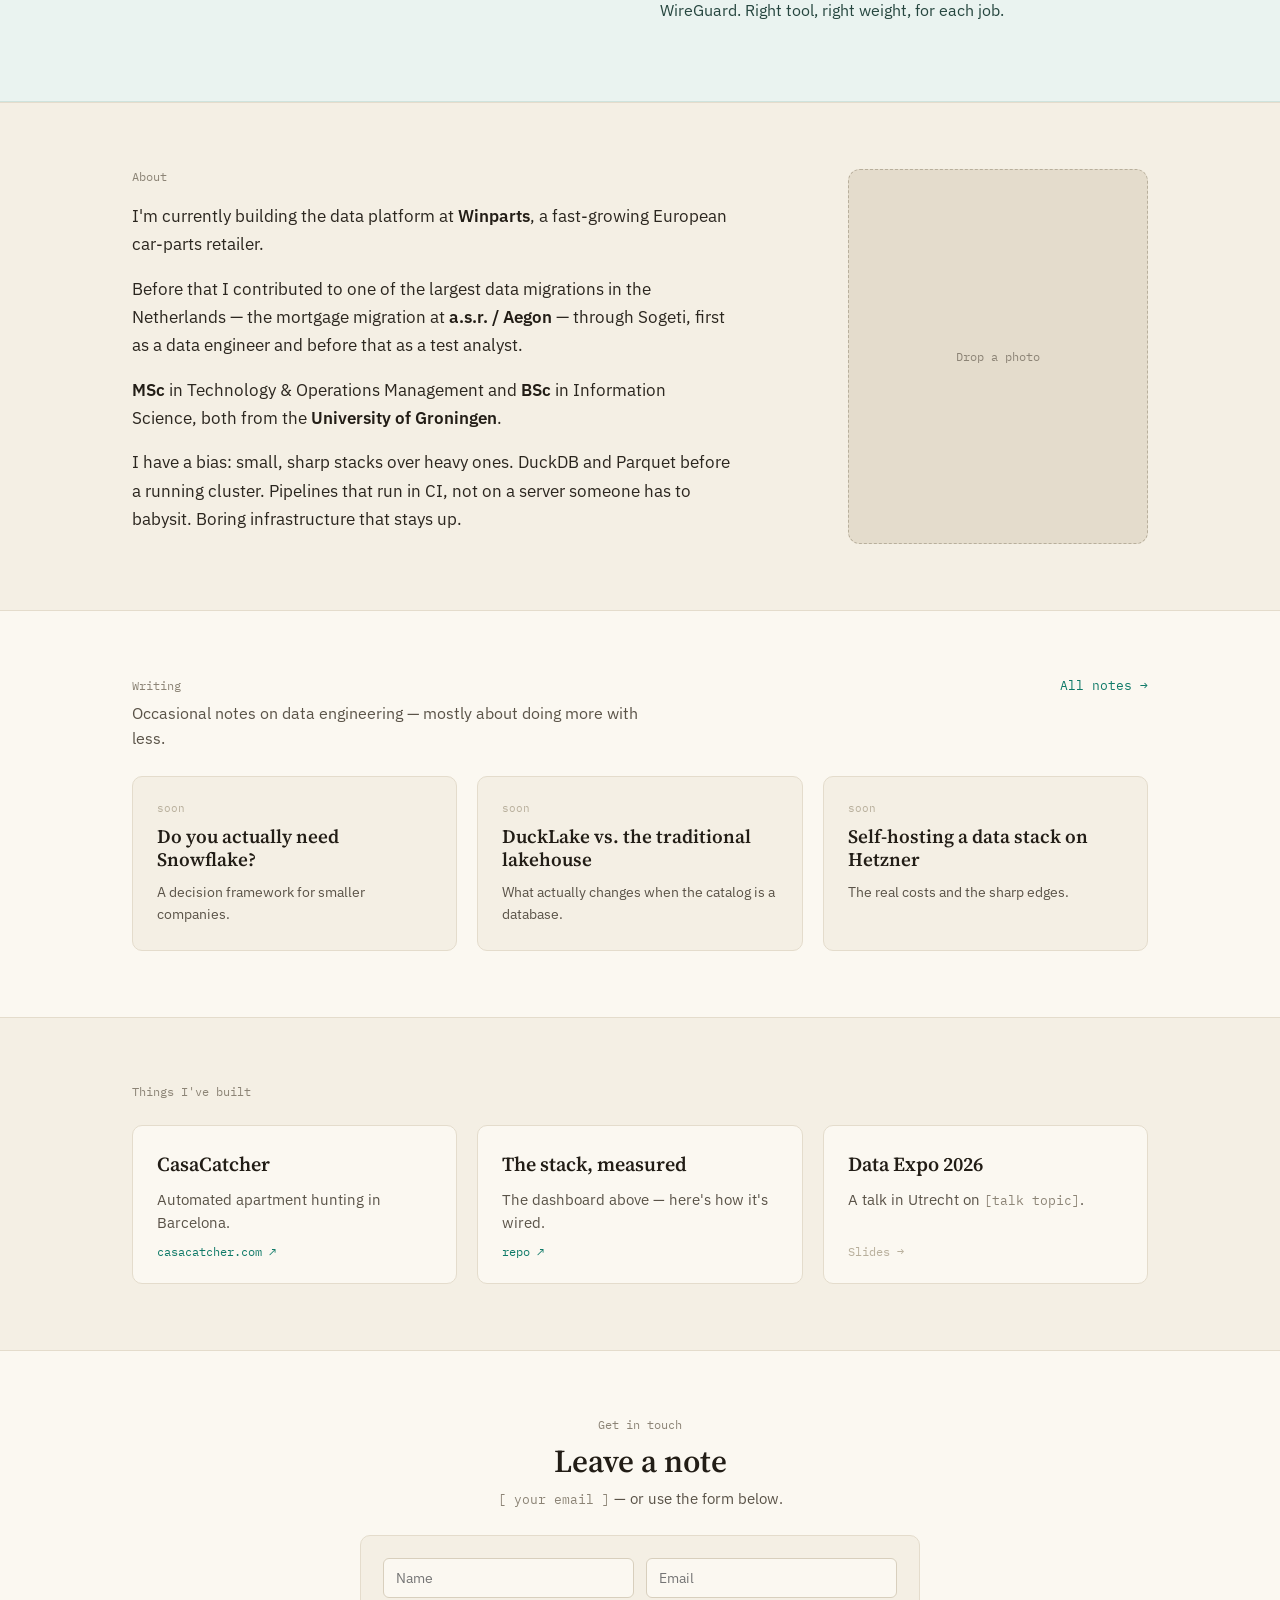
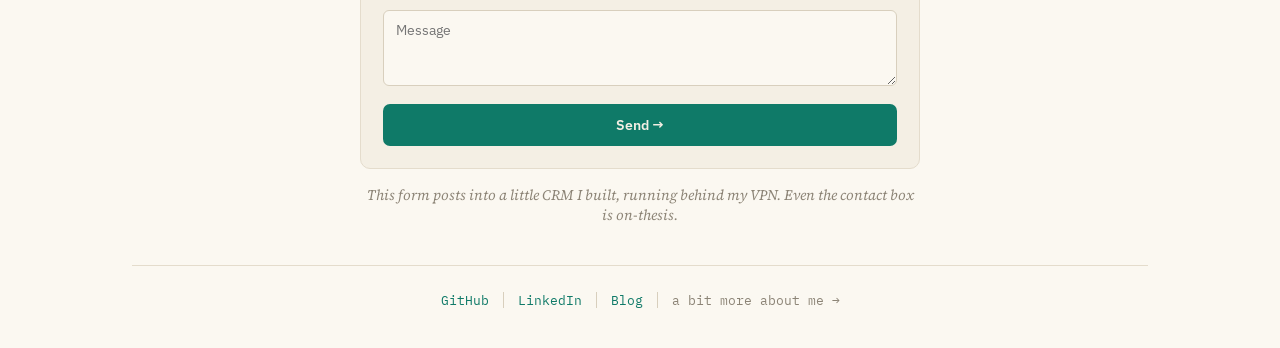
==== commit 103132cb: "Pivot to Cloudflare Pages hosting; drop box-hosting scaffolding - Remove infra/ (Caddy + cloudflared" ====
--- a/site/index.html
+++ b/site/index.html
@@ -185,7 +185,7 @@
     <p style="font-family:'Source Serif 4';font-weight:500;font-size:34px;line-height:1.28;letter-spacing:-.01em;color:#0F7A68;margin:0 0 34px;max-width:20ch;">A data platform light enough to fit inside a web page.</p>
     <div class="two-col">
       <p style="font-size:16px;line-height:1.72;color:#26463f;margin:0;">There's no server doing this. No database, no API behind a login, nothing to page me at 3am.</p>
-      <p style="font-size:16px;line-height:1.72;color:#26463f;margin:0;">Every morning a GitHub Action runs a small <strong style="font-weight:600;">dlt → dbt → DuckDB</strong> pipeline and commits one Parquet file. The site is static — served from my own <strong style="font-weight:600;">Hetzner</strong> box, behind <strong style="font-weight:600;">Cloudflare</strong>. When you pressed Run, that Parquet loaded into <strong style="font-weight:600;">DuckDB compiled to WebAssembly</strong>, and every query executed right here, in your browser.</p>
+      <p style="font-size:16px;line-height:1.72;color:#26463f;margin:0;">Every morning a <strong style="font-weight:600;">GitHub Action</strong> runs a small <strong style="font-weight:600;">dlt → dbt → DuckDB</strong> pipeline and commits one Parquet file. The site is static — served from <strong style="font-weight:600;">Cloudflare's edge</strong>. When you pressed Run, that Parquet loaded into <strong style="font-weight:600;">DuckDB compiled to WebAssembly</strong>, and every query executed right here, in your browser. My heavier services — scrapers, a little CRM — run on my own <strong style="font-weight:600;">Hetzner</strong> box behind WireGuard. Right tool, right weight, for each job.</p>
     </div>
   </div>
 </section>
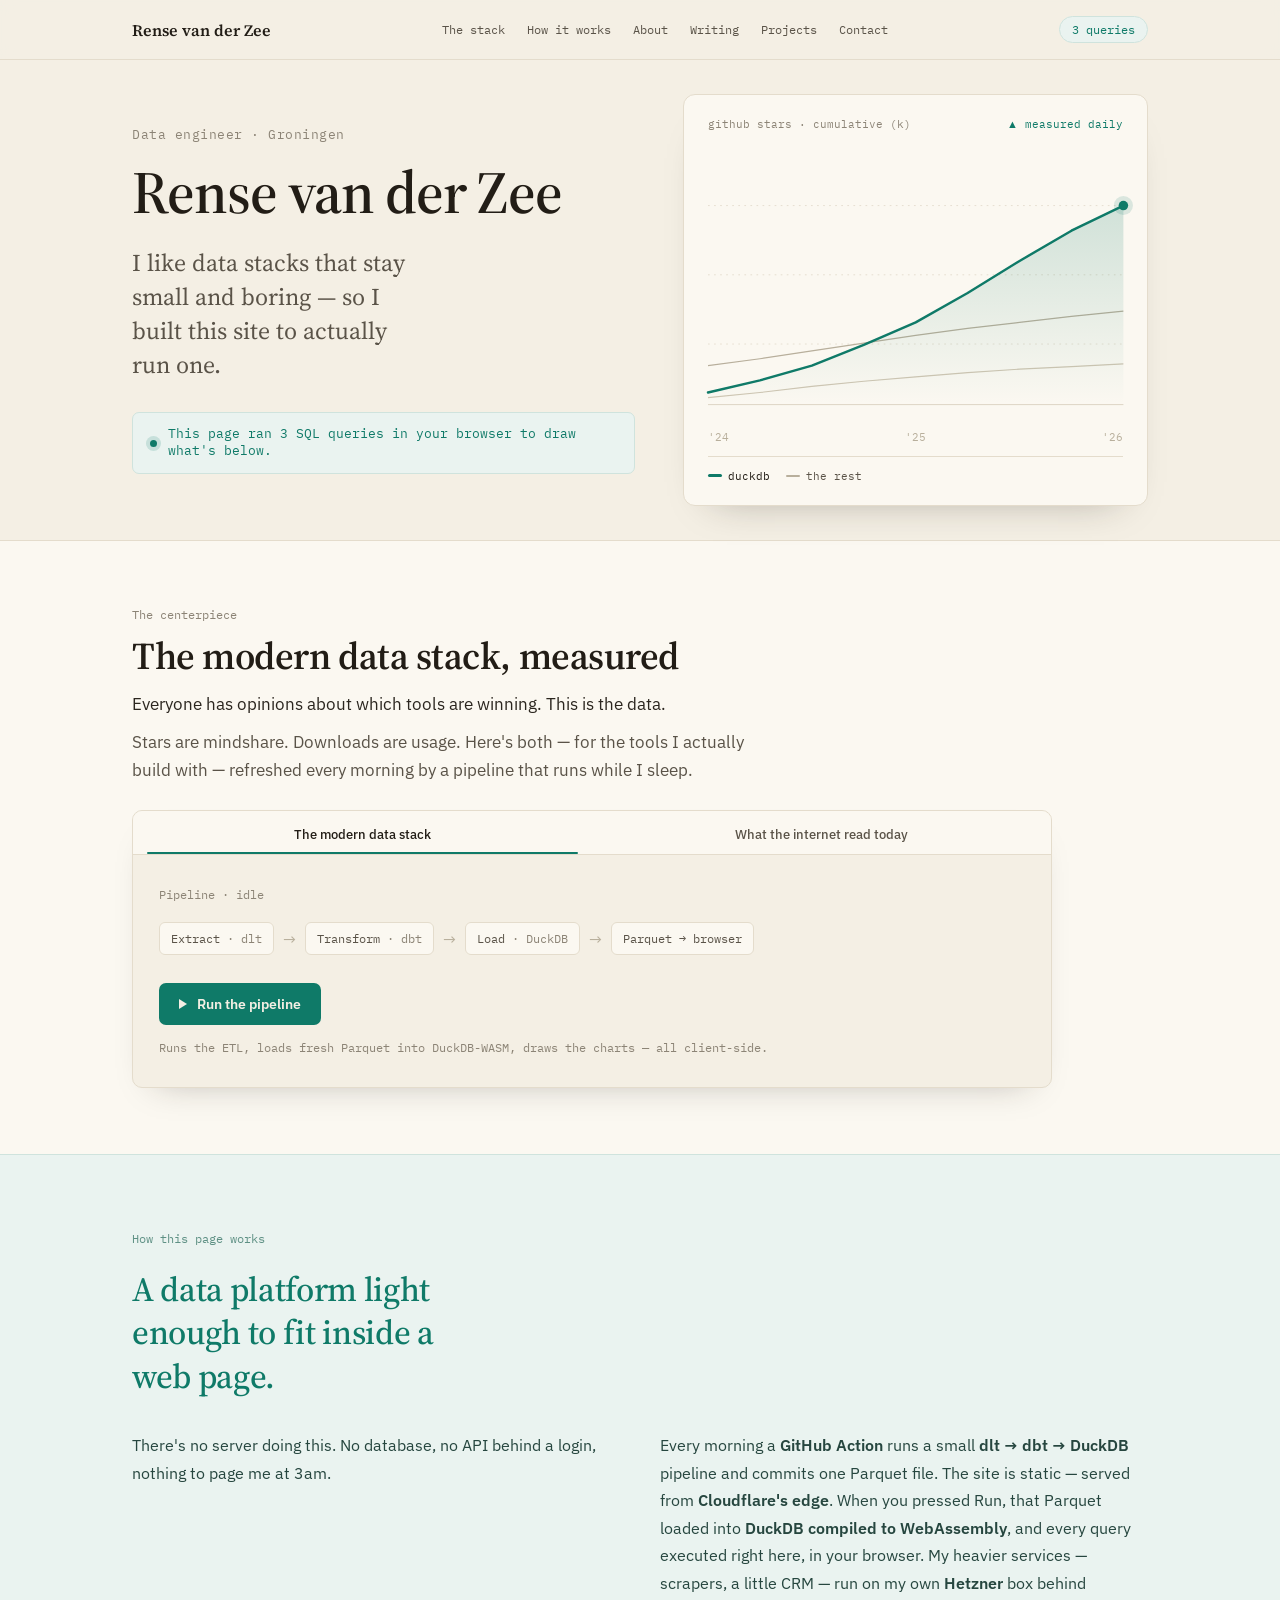
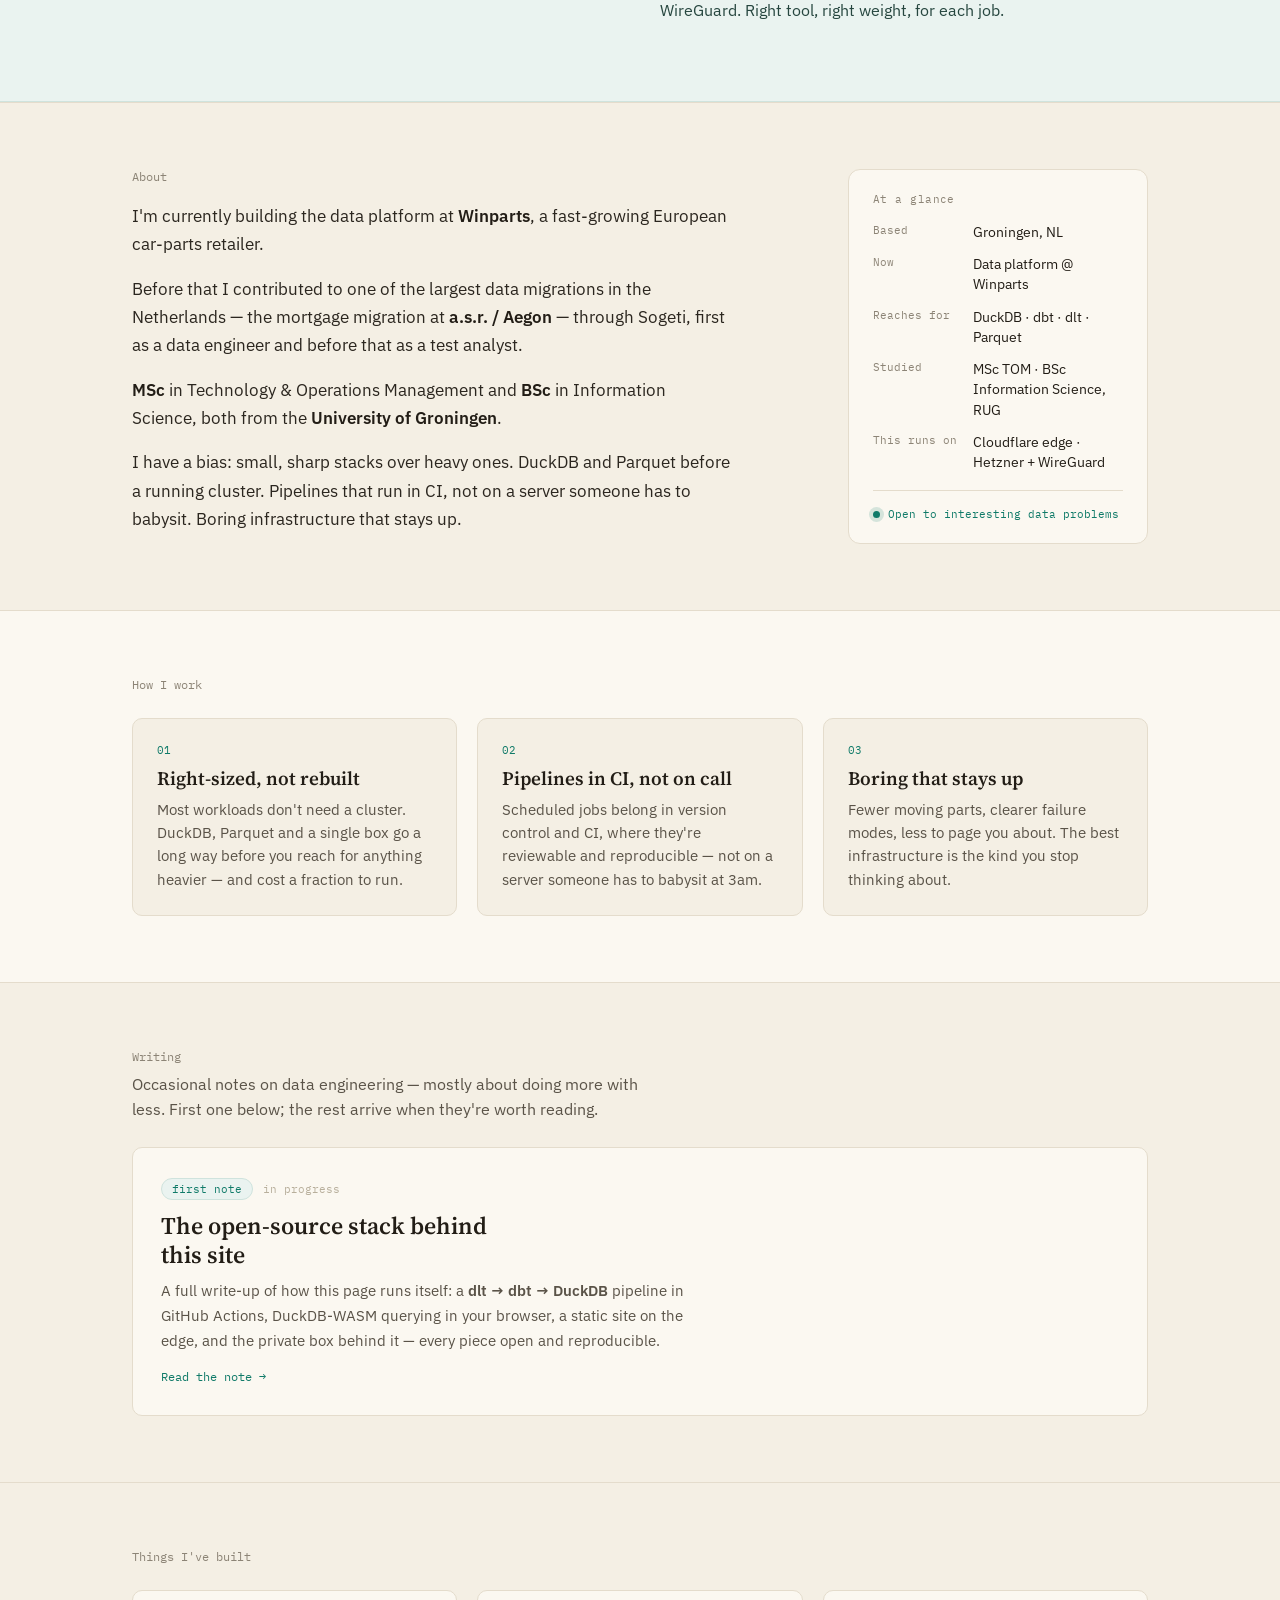
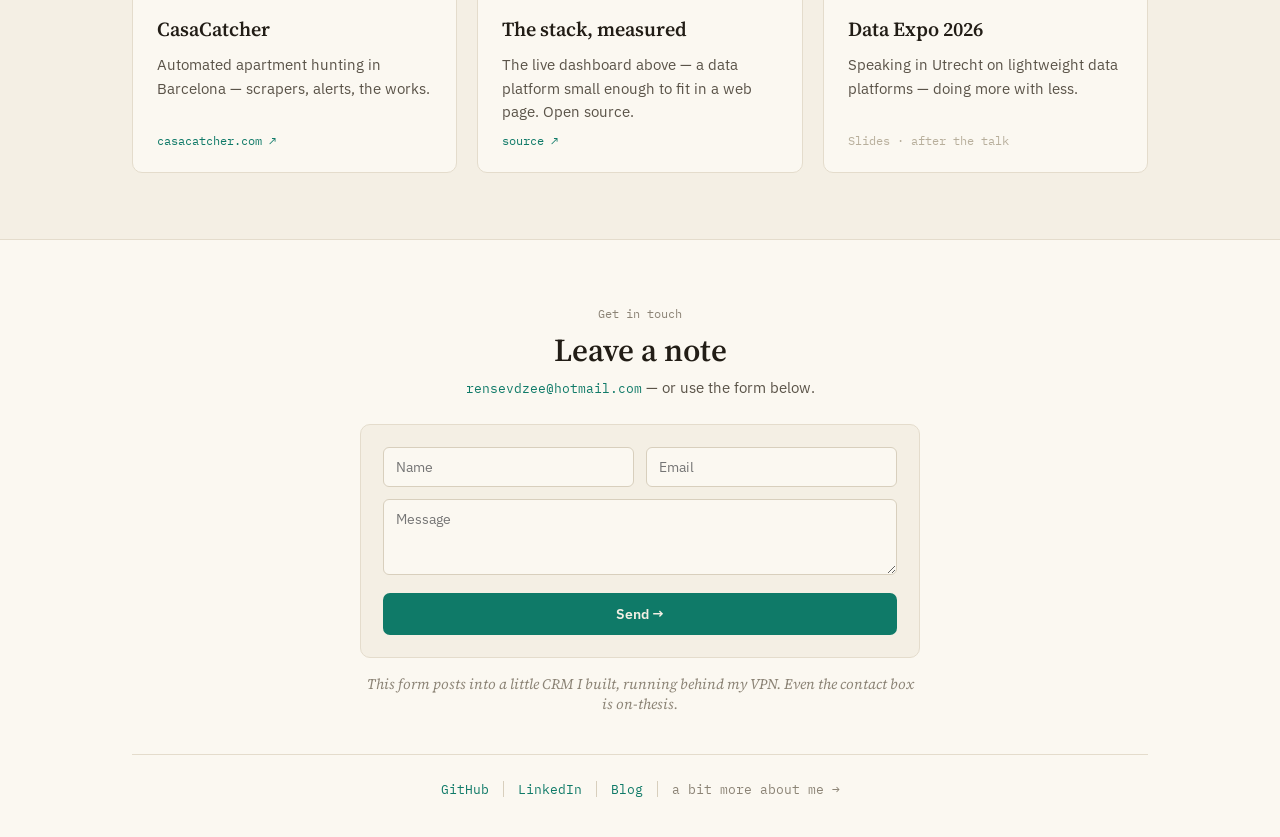
==== commit 774bfe20: "Data seam + real content: hero viz, at-a-glance card, single post - Data seam: widget reads via load" ====
--- a/site/index.html
+++ b/site/index.html
@@ -79,8 +79,41 @@
         <span style="font-family:'IBM Plex Mono';font-size:13px;color:#0F7A68;line-height:1.3;">This page ran <span data-count>3</span> SQL queries in your browser to draw what's below.</span>
       </div>
     </div>
-    <div class="hero-media" style="position:relative;min-height:380px;border-radius:12px;overflow:hidden;">
-      <div class="img-slot">Drop a hero image — you, your workspace, or Groningen</div>
+    <div class="hero-media" style="position:relative;min-height:380px;border-radius:12px;overflow:hidden;background:#FBF8F1;border:1px solid #E4DCCC;box-shadow:0 20px 40px -30px rgba(34,29,22,.4);display:flex;flex-direction:column;padding:22px 24px;">
+      <div style="display:flex;justify-content:space-between;align-items:baseline;font-family:'IBM Plex Mono';font-size:11px;color:#8C8476;">
+        <span>github stars · cumulative (k)</span>
+        <span style="color:#0F7A68;">▲ measured daily</span>
+      </div>
+      <svg viewBox="0 0 480 320" preserveAspectRatio="none" style="width:100%;flex:1;margin-top:14px;overflow:visible;" role="img" aria-label="Cumulative growth chart of the modern data stack">
+        <defs>
+          <linearGradient id="heroFill" x1="0" y1="0" x2="0" y2="1">
+            <stop offset="0%" stop-color="#0F7A68" stop-opacity="0.18"/>
+            <stop offset="100%" stop-color="#0F7A68" stop-opacity="0"/>
+          </linearGradient>
+        </defs>
+        <!-- gridlines -->
+        <g stroke="#E4DCCC" stroke-width="1" stroke-dasharray="2 5">
+          <line x1="0" y1="70" x2="480" y2="70"/>
+          <line x1="0" y1="150" x2="480" y2="150"/>
+          <line x1="0" y1="230" x2="480" y2="230"/>
+        </g>
+        <line x1="0" y1="300" x2="480" y2="300" stroke="#D8CFBD" stroke-width="1"/>
+        <!-- ghost series -->
+        <polyline points="0,255 60,247 120,238 180,229 240,220 300,212 360,205 420,198 480,192" fill="none" stroke="#B8AF9C" stroke-width="1.4" stroke-linejoin="round"/>
+        <polyline points="0,292 60,286 120,279 180,273 240,268 300,263 360,259 420,256 480,253" fill="none" stroke="#CFC6B3" stroke-width="1.4" stroke-linejoin="round"/>
+        <!-- primary series (teal) with area fill -->
+        <path d="M0,286 L60,272 L120,255 L180,231 L240,205 L300,171 L360,134 L420,99 L480,70 L480,300 L0,300 Z" fill="url(#heroFill)"/>
+        <polyline points="0,286 60,272 120,255 180,231 240,205 300,171 360,134 420,99 480,70" fill="none" stroke="#0F7A68" stroke-width="2.8" stroke-linejoin="round" stroke-linecap="round"/>
+        <circle cx="480" cy="70" r="5.5" fill="#0F7A68"/>
+        <circle cx="480" cy="70" r="11" fill="#0F7A68" opacity="0.14"/>
+      </svg>
+      <div style="display:flex;justify-content:space-between;font-family:'IBM Plex Mono';font-size:10.5px;color:#B8AF9C;margin-top:8px;">
+        <span>'24</span><span>'25</span><span>'26</span>
+      </div>
+      <div style="display:flex;gap:16px;flex-wrap:wrap;margin-top:12px;padding-top:12px;border-top:1px solid #E4DCCC;">
+        <span style="display:inline-flex;align-items:center;gap:6px;font-family:'IBM Plex Mono';font-size:11px;color:#221D16;"><span style="width:14px;height:3px;background:#0F7A68;border-radius:2px;"></span>duckdb</span>
+        <span style="display:inline-flex;align-items:center;gap:6px;font-family:'IBM Plex Mono';font-size:11px;color:#5A5348;"><span style="width:14px;height:2px;background:#B8AF9C;border-radius:2px;"></span>the rest</span>
+      </div>
     </div>
   </div>
 </header>
@@ -200,27 +233,62 @@
       <p style="font-size:16.5px;line-height:1.72;color:#2b261f;margin:0 0 16px;max-width:60ch;"><strong style="font-weight:600;color:#221D16;">MSc</strong> in Technology &amp; Operations Management and <strong style="font-weight:600;color:#221D16;">BSc</strong> in Information Science, both from the <strong style="font-weight:600;color:#221D16;">University of Groningen</strong>.</p>
       <p style="font-size:16.5px;line-height:1.72;color:#2b261f;margin:0;max-width:60ch;">I have a bias: small, sharp stacks over heavy ones. DuckDB and Parquet before a running cluster. Pipelines that run in CI, not on a server someone has to babysit. Boring infrastructure that stays up.</p>
     </div>
-    <div class="about-media" style="position:relative;width:100%;aspect-ratio:4/5;">
-      <div class="img-slot" style="border-radius:12px;overflow:hidden;">Drop a photo</div>
+    <aside class="about-media" style="background:#FBF8F1;border:1px solid #E4DCCC;border-radius:12px;padding:22px 24px;">
+      <div style="font-family:'IBM Plex Mono';font-size:11px;color:#8C8476;letter-spacing:.04em;margin-bottom:16px;">At a glance</div>
+      <dl style="margin:0;display:grid;grid-template-columns:auto 1fr;gap:12px 16px;font-size:13.5px;line-height:1.5;">
+        <dt style="font-family:'IBM Plex Mono';font-size:11px;color:#8C8476;">Based</dt><dd style="margin:0;color:#221D16;">Groningen, NL</dd>
+        <dt style="font-family:'IBM Plex Mono';font-size:11px;color:#8C8476;">Now</dt><dd style="margin:0;color:#221D16;">Data platform @ Winparts</dd>
+        <dt style="font-family:'IBM Plex Mono';font-size:11px;color:#8C8476;">Reaches for</dt><dd style="margin:0;color:#221D16;">DuckDB · dbt · dlt · Parquet</dd>
+        <dt style="font-family:'IBM Plex Mono';font-size:11px;color:#8C8476;">Studied</dt><dd style="margin:0;color:#221D16;">MSc TOM · BSc Information Science, RUG</dd>
+        <dt style="font-family:'IBM Plex Mono';font-size:11px;color:#8C8476;">This runs on</dt><dd style="margin:0;color:#221D16;">Cloudflare edge · Hetzner + WireGuard</dd>
+      </dl>
+      <div style="margin-top:18px;padding-top:16px;border-top:1px solid #E4DCCC;font-family:'IBM Plex Mono';font-size:11px;color:#0F7A68;">
+        <span style="display:inline-block;width:7px;height:7px;border-radius:50%;background:#0F7A68;box-shadow:0 0 0 4px rgba(15,122,104,.16);margin-right:8px;"></span>Open to interesting data problems
+      </div>
+    </aside>
+  </div>
+</section>
+
+<!-- HOW I WORK band -->
+<section id="approach" style="background:#FBF8F1;border-top:1px solid #E4DCCC;padding:66px 0;">
+  <div class="container">
+    <div style="font-family:'IBM Plex Mono';font-size:12px;color:#8C8476;margin-bottom:26px;">How I work</div>
+    <div class="card-grid">
+      <div style="background:#F4EFE4;border:1px solid #E4DCCC;border-radius:10px;padding:24px;">
+        <div style="font-family:'IBM Plex Mono';font-size:11px;color:#0F7A68;margin-bottom:10px;">01</div>
+        <h3 style="font-family:'Source Serif 4';font-weight:600;font-size:19px;line-height:1.2;color:#221D16;margin:0 0 8px;">Right-sized, not rebuilt</h3>
+        <p style="font-size:14.5px;line-height:1.6;color:#5A5348;margin:0;">Most workloads don't need a cluster. DuckDB, Parquet and a single box go a long way before you reach for anything heavier — and cost a fraction to run.</p>
+      </div>
+      <div style="background:#F4EFE4;border:1px solid #E4DCCC;border-radius:10px;padding:24px;">
+        <div style="font-family:'IBM Plex Mono';font-size:11px;color:#0F7A68;margin-bottom:10px;">02</div>
+        <h3 style="font-family:'Source Serif 4';font-weight:600;font-size:19px;line-height:1.2;color:#221D16;margin:0 0 8px;">Pipelines in CI, not on call</h3>
+        <p style="font-size:14.5px;line-height:1.6;color:#5A5348;margin:0;">Scheduled jobs belong in version control and CI, where they're reviewable and reproducible — not on a server someone has to babysit at 3am.</p>
+      </div>
+      <div style="background:#F4EFE4;border:1px solid #E4DCCC;border-radius:10px;padding:24px;">
+        <div style="font-family:'IBM Plex Mono';font-size:11px;color:#0F7A68;margin-bottom:10px;">03</div>
+        <h3 style="font-family:'Source Serif 4';font-weight:600;font-size:19px;line-height:1.2;color:#221D16;margin:0 0 8px;">Boring that stays up</h3>
+        <p style="font-size:14.5px;line-height:1.6;color:#5A5348;margin:0;">Fewer moving parts, clearer failure modes, less to page you about. The best infrastructure is the kind you stop thinking about.</p>
+      </div>
     </div>
   </div>
 </section>
 
 <!-- WRITING band -->
-<section id="writing" style="background:#FBF8F1;border-top:1px solid #E4DCCC;padding:66px 0;">
-  <div class="container">
-    <div style="display:flex;justify-content:space-between;align-items:baseline;gap:20px;margin-bottom:26px;flex-wrap:wrap;">
-      <div>
-        <div style="font-family:'IBM Plex Mono';font-size:12px;color:#8C8476;margin-bottom:8px;">Writing</div>
-        <p style="font-size:15.5px;line-height:1.6;color:#5A5348;margin:0;max-width:52ch;">Occasional notes on data engineering — mostly about doing more with less.</p>
-      </div>
-      <a href="blog.html" style="font-family:'IBM Plex Mono';font-size:12.5px;white-space:nowrap;">All notes →</a>
-    </div>
-    <div class="card-grid">
-      <a href="blog.html" style="text-decoration:none;background:#F4EFE4;border:1px solid #E4DCCC;border-radius:10px;padding:24px;display:flex;flex-direction:column;gap:10px;"><span style="font-family:'IBM Plex Mono';font-size:10.5px;color:#B8AF9C;">soon</span><h3 style="font-family:'Source Serif 4';font-weight:600;font-size:19px;line-height:1.2;color:#221D16;margin:0;">Do you actually need Snowflake?</h3><p style="font-size:14px;line-height:1.6;color:#5A5348;margin:0;">A decision framework for smaller companies.</p></a>
-      <a href="blog.html" style="text-decoration:none;background:#F4EFE4;border:1px solid #E4DCCC;border-radius:10px;padding:24px;display:flex;flex-direction:column;gap:10px;"><span style="font-family:'IBM Plex Mono';font-size:10.5px;color:#B8AF9C;">soon</span><h3 style="font-family:'Source Serif 4';font-weight:600;font-size:19px;line-height:1.2;color:#221D16;margin:0;">DuckLake vs. the traditional lakehouse</h3><p style="font-size:14px;line-height:1.6;color:#5A5348;margin:0;">What actually changes when the catalog is a database.</p></a>
-      <a href="blog.html" style="text-decoration:none;background:#F4EFE4;border:1px solid #E4DCCC;border-radius:10px;padding:24px;display:flex;flex-direction:column;gap:10px;"><span style="font-family:'IBM Plex Mono';font-size:10.5px;color:#B8AF9C;">soon</span><h3 style="font-family:'Source Serif 4';font-weight:600;font-size:19px;line-height:1.2;color:#221D16;margin:0;">Self-hosting a data stack on Hetzner</h3><p style="font-size:14px;line-height:1.6;color:#5A5348;margin:0;">The real costs and the sharp edges.</p></a>
-    </div>
+<section id="writing" style="border-top:1px solid #E4DCCC;padding:66px 0;">
+  <div class="container">
+    <div style="margin-bottom:26px;">
+      <div style="font-family:'IBM Plex Mono';font-size:12px;color:#8C8476;margin-bottom:8px;">Writing</div>
+      <p style="font-size:15.5px;line-height:1.6;color:#5A5348;margin:0;max-width:52ch;">Occasional notes on data engineering — mostly about doing more with less. First one below; the rest arrive when they're worth reading.</p>
+    </div>
+    <a href="blog.html" style="text-decoration:none;display:block;background:#FBF8F1;border:1px solid #E4DCCC;border-radius:10px;padding:30px 28px;">
+      <div style="display:flex;align-items:center;gap:10px;font-family:'IBM Plex Mono';font-size:10.5px;color:#0F7A68;margin-bottom:12px;">
+        <span style="border:1px solid #CFE3DD;background:#EAF3F0;border-radius:20px;padding:3px 10px;">first note</span>
+        <span style="color:#B8AF9C;">in progress</span>
+      </div>
+      <h3 style="font-family:'Source Serif 4';font-weight:600;font-size:24px;line-height:1.18;color:#221D16;margin:0 0 10px;max-width:30ch;">The open-source stack behind this site</h3>
+      <p style="font-size:15px;line-height:1.65;color:#5A5348;margin:0;max-width:62ch;">A full write-up of how this page runs itself: a <strong style="font-weight:600;">dlt → dbt → DuckDB</strong> pipeline in GitHub Actions, DuckDB-WASM querying in your browser, a static site on the edge, and the private box behind it — every piece open and reproducible.</p>
+      <span style="display:inline-block;margin-top:16px;font-family:'IBM Plex Mono';font-size:12px;color:#0F7A68;">Read the note →</span>
+    </a>
   </div>
 </section>
 
@@ -229,9 +297,9 @@
   <div class="container">
     <div style="font-family:'IBM Plex Mono';font-size:12px;color:#8C8476;margin-bottom:26px;">Things I've built</div>
     <div class="card-grid">
-      <div style="background:#FBF8F1;border:1px solid #E4DCCC;border-radius:10px;padding:24px;display:flex;flex-direction:column;gap:10px;"><h3 style="font-family:'Source Serif 4';font-weight:600;font-size:20px;color:#221D16;margin:0;">CasaCatcher</h3><p style="font-size:14.5px;line-height:1.6;color:#5A5348;margin:0;flex:1;">Automated apartment hunting in Barcelona.</p><a href="#" style="font-family:'IBM Plex Mono';font-size:11.5px;">casacatcher.com ↗</a></div>
-      <div style="background:#FBF8F1;border:1px solid #E4DCCC;border-radius:10px;padding:24px;display:flex;flex-direction:column;gap:10px;"><h3 style="font-family:'Source Serif 4';font-weight:600;font-size:20px;color:#221D16;margin:0;">The stack, measured</h3><p style="font-size:14.5px;line-height:1.6;color:#5A5348;margin:0;flex:1;">The dashboard above — here's how it's wired.</p><a href="#widget" style="font-family:'IBM Plex Mono';font-size:11.5px;">repo ↗</a></div>
-      <div style="background:#FBF8F1;border:1px solid #E4DCCC;border-radius:10px;padding:24px;display:flex;flex-direction:column;gap:10px;"><h3 style="font-family:'Source Serif 4';font-weight:600;font-size:20px;color:#221D16;margin:0;">Data Expo 2026</h3><p style="font-size:14.5px;line-height:1.6;color:#5A5348;margin:0;flex:1;">A talk in Utrecht on <span style="font-family:'IBM Plex Mono';font-size:12.5px;color:#8C8476;">[talk topic]</span>.</p><span style="font-family:'IBM Plex Mono';font-size:11.5px;color:#B8AF9C;">Slides →</span></div>
+      <div style="background:#FBF8F1;border:1px solid #E4DCCC;border-radius:10px;padding:24px;display:flex;flex-direction:column;gap:10px;"><h3 style="font-family:'Source Serif 4';font-weight:600;font-size:20px;color:#221D16;margin:0;">CasaCatcher</h3><p style="font-size:14.5px;line-height:1.6;color:#5A5348;margin:0;flex:1;">Automated apartment hunting in Barcelona — scrapers, alerts, the works.</p><a href="https://casacatcher.com" target="_blank" rel="noopener" style="font-family:'IBM Plex Mono';font-size:11.5px;">casacatcher.com ↗</a></div>
+      <div style="background:#FBF8F1;border:1px solid #E4DCCC;border-radius:10px;padding:24px;display:flex;flex-direction:column;gap:10px;"><h3 style="font-family:'Source Serif 4';font-weight:600;font-size:20px;color:#221D16;margin:0;">The stack, measured</h3><p style="font-size:14.5px;line-height:1.6;color:#5A5348;margin:0;flex:1;">The live dashboard above — a data platform small enough to fit in a web page. Open source.</p><a href="https://github.com/Rensez97/personal-site" target="_blank" rel="noopener" style="font-family:'IBM Plex Mono';font-size:11.5px;">source ↗</a></div>
+      <div style="background:#FBF8F1;border:1px solid #E4DCCC;border-radius:10px;padding:24px;display:flex;flex-direction:column;gap:10px;"><h3 style="font-family:'Source Serif 4';font-weight:600;font-size:20px;color:#221D16;margin:0;">Data Expo 2026</h3><p style="font-size:14.5px;line-height:1.6;color:#5A5348;margin:0;flex:1;">Speaking in Utrecht on lightweight data platforms — doing more with less.</p><span style="font-family:'IBM Plex Mono';font-size:11.5px;color:#B8AF9C;">Slides · after the talk</span></div>
     </div>
   </div>
 </section>
@@ -242,7 +310,7 @@
     <div style="max-width:560px;margin:0 auto;text-align:center;">
       <div style="font-family:'IBM Plex Mono';font-size:12px;color:#8C8476;margin-bottom:12px;">Get in touch</div>
       <h2 style="font-family:'Source Serif 4';font-weight:600;font-size:32px;line-height:1.1;color:#221D16;margin:0 0 8px;">Leave a note</h2>
-      <p style="font-size:15px;line-height:1.6;color:#5A5348;margin:0 0 24px;"><span style="font-family:'IBM Plex Mono';font-size:13px;color:#8C8476;">[ your email ]</span> — or use the form below.</p>
+      <p style="font-size:15px;line-height:1.6;color:#5A5348;margin:0 0 24px;"><a href="mailto:rensevdzee@hotmail.com" style="font-family:'IBM Plex Mono';font-size:13px;">rensevdzee@hotmail.com</a> — or use the form below.</p>
       <div style="background:#F4EFE4;border:1px solid #E4DCCC;border-radius:10px;padding:22px;text-align:left;">
         <div style="display:flex;gap:12px;">
           <input placeholder="Name" style="width:100%;font-family:'IBM Plex Sans';font-size:14px;color:#221D16;background:#FBF8F1;border:1px solid #D8CFBD;border-radius:6px;padding:10px 12px;outline:none;">
@@ -254,8 +322,8 @@
       <p style="font-family:'Source Serif 4';font-style:italic;font-size:14.5px;color:#8C8476;margin:16px 0 0;">This form posts into a little CRM I built, running behind my VPN. Even the contact box is on-thesis.</p>
     </div>
     <div style="display:flex;justify-content:center;flex-wrap:wrap;font-family:'IBM Plex Mono';font-size:12.5px;margin-top:40px;border-top:1px solid #E4DCCC;padding-top:26px;">
-      <a href="#" style="padding-right:14px;border-right:1px solid #D8CFBD;">GitHub</a>
-      <a href="#" style="padding:0 14px;border-right:1px solid #D8CFBD;">LinkedIn</a>
+      <a href="https://github.com/Rensez97" target="_blank" rel="noopener" style="padding-right:14px;border-right:1px solid #D8CFBD;">GitHub</a>
+      <a href="https://www.linkedin.com/in/rensevanderzee" target="_blank" rel="noopener" style="padding:0 14px;border-right:1px solid #D8CFBD;">LinkedIn</a>
       <a href="blog.html" style="padding:0 14px;border-right:1px solid #D8CFBD;">Blog</a>
       <a href="more.html" style="padding-left:14px;color:#8C8476;">a bit more about me →</a>
     </div>
@@ -267,7 +335,12 @@
   const state = { run: 'idle', count: 3, tab: 'data', ask: null };
   let runTimer = null;
 
-  const series = {
+  // --- Data seam -----------------------------------------------------------
+  // The widget reads its data through ONE async boundary: loadMetrics().
+  // Today it fetches a static JSON (which the daily dlt->dbt->DuckDB Action will
+  // overwrite). To go live later — DuckDB-WASM over Parquet, or an API — swap
+  // ONLY the body of loadMetrics(); every call site below stays unchanged.
+  const FALLBACK_SERIES = {
     stars: [
       {name:'duckdb', color:'#0F7A68', width:2.4, dot:true, data:[8,10,13,17,22,28,35,43,52]},
       {name:'polars', color:'#221D16', width:1.5, data:[12,15,19,24,29,34,39,44,49]},
@@ -285,6 +358,17 @@
     ],
   };
 
+  let series = FALLBACK_SERIES;   // populated by loadMetrics()
+  let metricsPromise = null;
+  async function loadMetrics() {
+    if (metricsPromise) return metricsPromise;
+    metricsPromise = fetch('data/metrics.json', { cache: 'no-cache' })
+      .then(r => { if (!r.ok) throw new Error('HTTP ' + r.status); return r.json(); })
+      .then(json => { series = { stars: json.stars, downloads: json.downloads, internet: json.internet }; return series; })
+      .catch(() => { series = FALLBACK_SERIES; return series; });   // offline / file:// -> inline copy
+    return metricsPromise;
+  }
+
   function buildChartSVG(list, w, h) {
     const padL = 6, padR = 10, padT = 12, padB = 14;
     const iw = w - padL - padR, ih = h - padT - padB;
@@ -360,7 +444,11 @@
     state.run = 'running';
     render();
     clearTimeout(runTimer);
-    runTimer = setTimeout(() => {
+    // Kick off the data load while the pipeline animation plays, so charts are
+    // ready the moment we flip to 'loaded'.
+    const dataReady = loadMetrics();
+    runTimer = setTimeout(async () => {
+      await dataReady;
       state.run = 'loaded';
       state.count += 5;
       render();
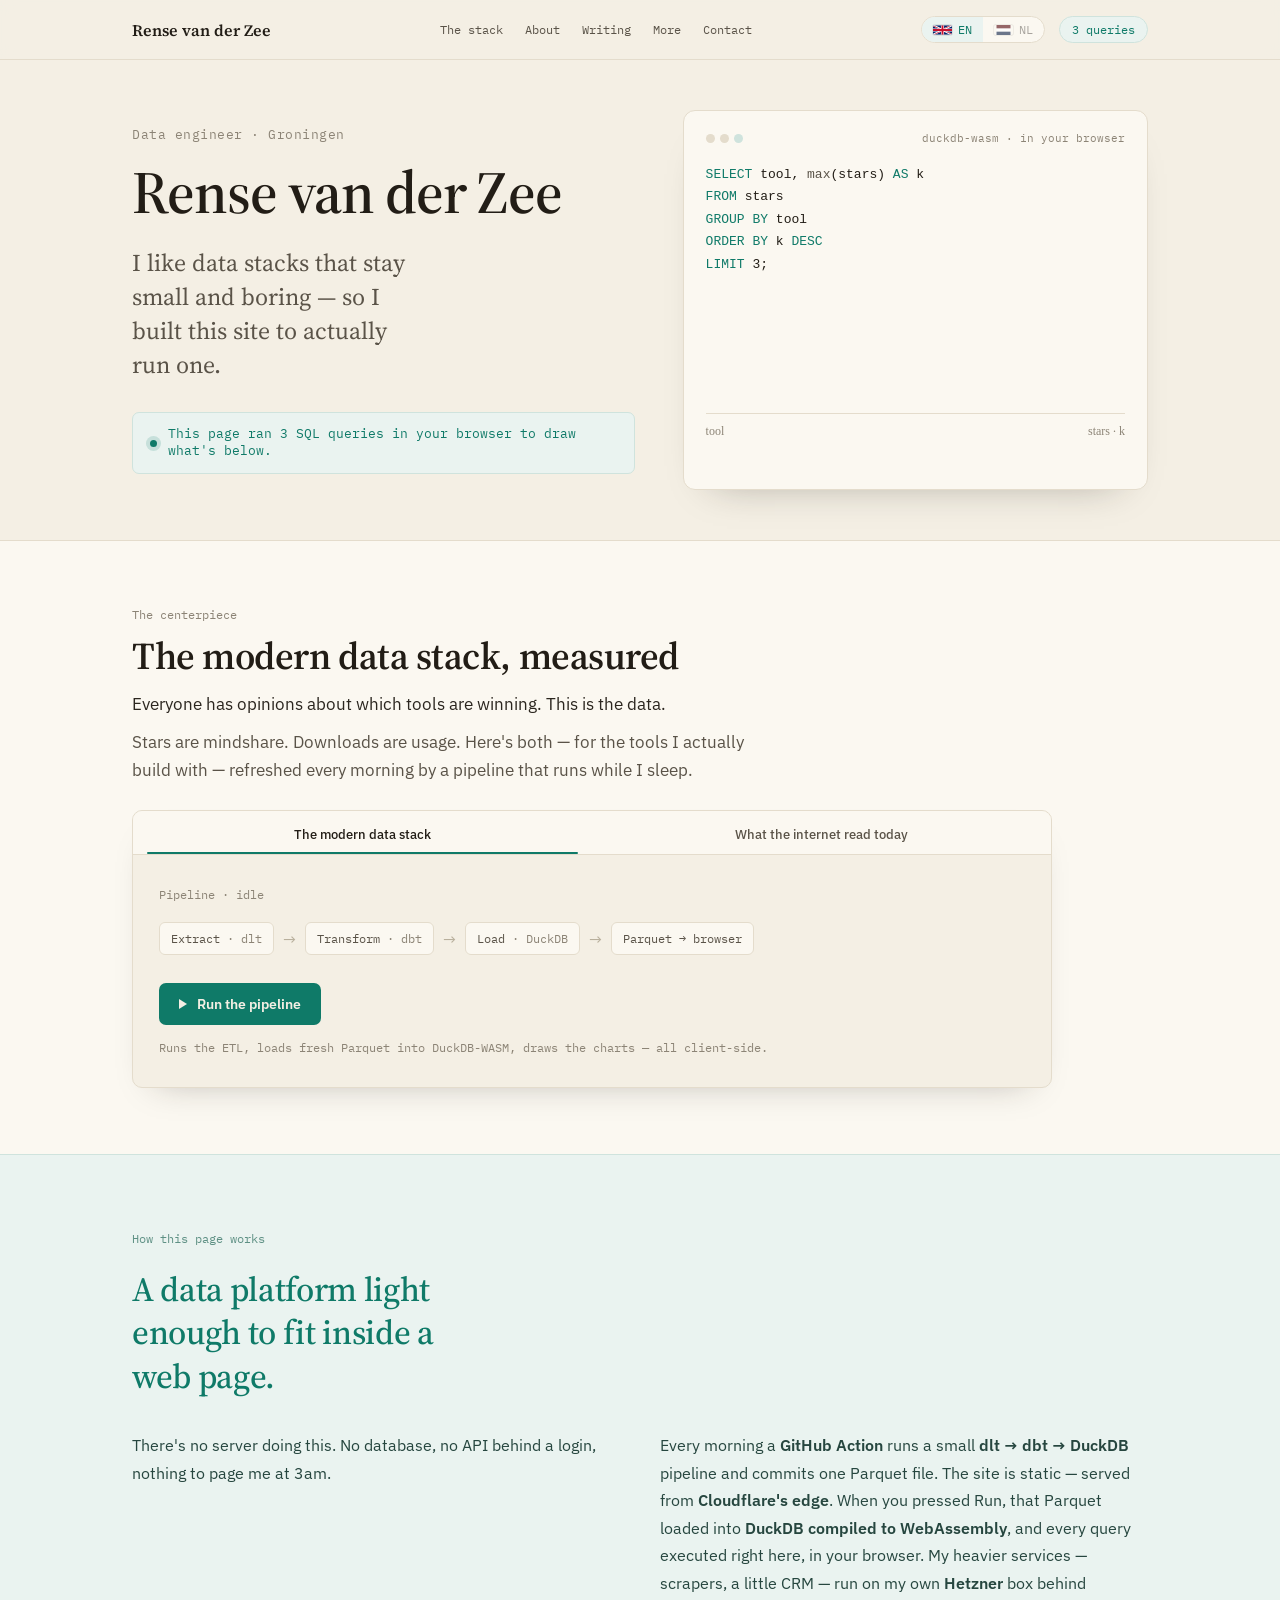
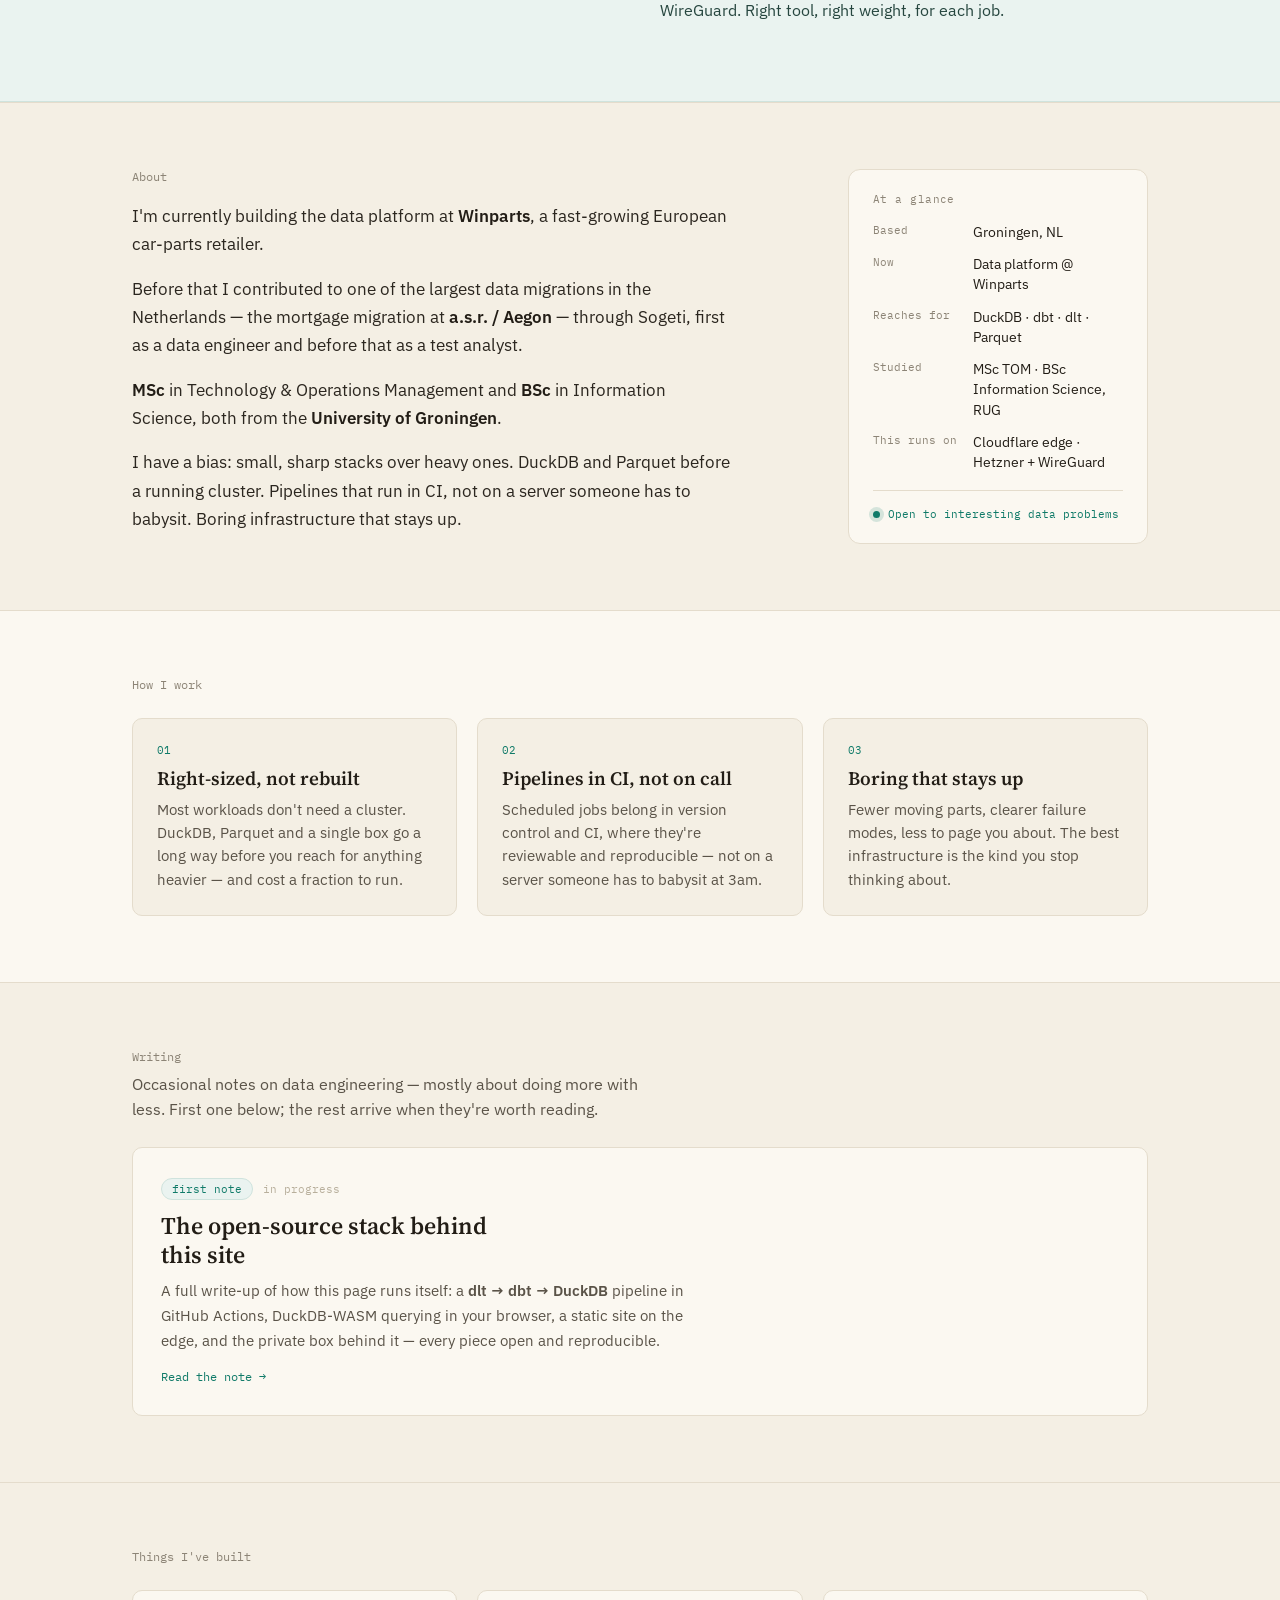
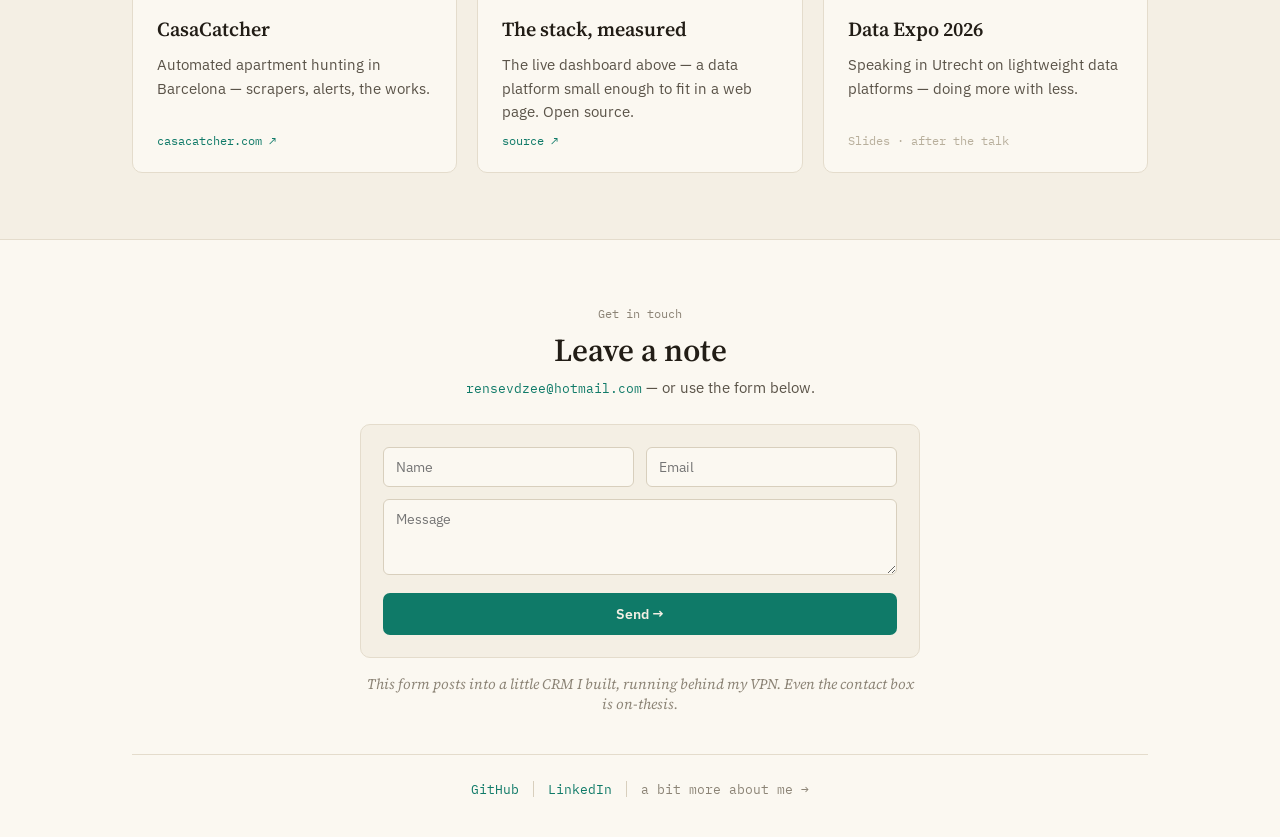
==== commit 8de56f5c: "Hero SQL terminal, EN/NL i18n, shared frame, mobile nav - Hero: replace static mockup with a live Du" ====
--- a/site/index.html
+++ b/site/index.html
@@ -7,63 +7,50 @@
 <link rel="preconnect" href="https://fonts.googleapis.com">
 <link rel="preconnect" href="https://fonts.gstatic.com" crossorigin>
 <link href="https://fonts.googleapis.com/css2?family=Source+Serif+4:opsz,wght@8..60,400;8..60,500;8..60,600;8..60,700&family=IBM+Plex+Sans:wght@400;500;600&family=IBM+Plex+Mono:wght@400;500&display=swap" rel="stylesheet">
-<style>
-  *{box-sizing:border-box;}
-  html{scroll-behavior:smooth;}
-  body{margin:0;background:#F4EFE4;font-family:'IBM Plex Sans',system-ui,sans-serif;color:#221D16;-webkit-font-smoothing:antialiased;}
-  a{color:#0F7A68;text-decoration:none;}
-  a:hover{text-decoration:underline;}
-  input:focus,textarea:focus{border-color:#0F7A68 !important;}
-  button{font:inherit;}
-  @keyframes nodeOn{from{border-color:#E4DCCC;color:#8C8476;background:#FBF8F1;}to{border-color:#0F7A68;color:#0F7A68;background:#EAF3F0;}}
-  @keyframes barflow{from{width:0%;}to{width:100%;}}
-  @keyframes fadeUp{from{opacity:0;transform:translateY(10px);}to{opacity:1;transform:none;}}
-  .img-slot{width:100%;height:100%;position:absolute;inset:0;display:flex;align-items:center;justify-content:center;text-align:center;background:#E4DCCC;color:#8C8476;font-family:'IBM Plex Mono';font-size:12px;padding:20px;border:1px dashed #B8AF9C;}
-  [hidden]{display:none !important;}
-
-  /* --- one container width for the whole page --- */
-  .container{max-width:1160px;margin:0 auto;padding-left:clamp(24px,6vw,72px);padding-right:clamp(24px,6vw,72px);}
-
-  /* --- responsive grids (default = desktop) --- */
-  .hero-grid{display:grid;grid-template-columns:1.08fr 1fr;gap:48px;align-items:center;min-height:480px;}
-  .two-col{display:grid;grid-template-columns:1fr 1fr;gap:40px;}
-  .about-grid{display:grid;grid-template-columns:1fr 300px;gap:56px;align-items:start;}
-  .card-grid{display:grid;grid-template-columns:repeat(3,1fr);gap:20px;}
-
-  /* Tablet: drop 3-up card grids to 2-up */
-  @media (max-width:900px){
-    .card-grid{grid-template-columns:repeat(2,1fr);}
-  }
-
-  /* Mobile: stack everything into a single column */
-  @media (max-width:640px){
-    .hero-grid{grid-template-columns:1fr;gap:0;min-height:auto;}
-    .hero-grid .hero-media{min-height:260px;order:-1;}   /* image on top */
-    .two-col{grid-template-columns:1fr;gap:20px;}
-    .about-grid{grid-template-columns:1fr;gap:32px;}
-    .about-grid .about-media{max-width:260px;}
-    .card-grid{grid-template-columns:1fr;}
-    .nav-links{display:none !important;}                  /* hide overflowing link row */
-    .hero-h1{font-size:44px !important;}
-    .section-h2{font-size:30px !important;}
-  }
-</style>
+<link rel="stylesheet" href="styles.css">
+<link rel="alternate" hreflang="en" href="https://rensevanderzee.nl/">
+<link rel="alternate" hreflang="nl" href="https://rensevanderzee.nl/?lang=nl">
+<link rel="alternate" hreflang="x-default" href="https://rensevanderzee.nl/">
 </head>
 <body>
 
 <!-- TOP NAV -->
-<nav style="position:sticky;top:0;z-index:20;background:rgba(244,239,228,.92);backdrop-filter:blur(8px);border-bottom:1px solid #E4DCCC;">
-  <div class="container" style="display:flex;align-items:center;justify-content:space-between;gap:24px;padding-top:16px;padding-bottom:16px;">
-    <a href="#top" style="font-family:'Source Serif 4';font-weight:600;font-size:16px;color:#221D16;text-decoration:none;">Rense van der Zee</a>
-    <div class="nav-links" style="display:flex;gap:22px;font-family:'IBM Plex Mono';font-size:12px;">
-      <a href="#widget" style="color:#5A5348;">The stack</a>
-      <a href="#colophon" style="color:#5A5348;">How it works</a>
-      <a href="#about" style="color:#5A5348;">About</a>
-      <a href="blog.html" style="color:#5A5348;">Writing</a>
-      <a href="#projects" style="color:#5A5348;">Projects</a>
-      <a href="#contact" style="color:#5A5348;">Contact</a>
-    </div>
-    <span style="font-family:'IBM Plex Mono';font-size:11.5px;color:#0F7A68;border:1px solid #CFE3DD;background:#EAF3F0;border-radius:20px;padding:5px 12px;white-space:nowrap;"><span data-count>3</span> queries</span>
+<nav class="site-nav">
+  <div class="container nav-inner">
+    <a href="/" class="nav-brand">Rense van der Zee</a>
+    <div class="nav-links">
+      <a href="/#widget" data-i18n="nav.stack">The stack</a>
+      <a href="/#about" data-i18n="nav.about">About</a>
+      <a href="blog.html" data-i18n="nav.writing">Writing</a>
+      <a href="more.html" data-i18n="nav.more">More</a>
+      <a href="/#contact" data-i18n="nav.contact">Contact</a>
+    </div>
+    <div class="nav-right">
+      <div class="lang-toggle" role="group" aria-label="Language / Taal">
+        <button data-lang="en" aria-pressed="true" title="English">
+          <svg viewBox="0 0 60 30" width="19" height="10" aria-hidden="true">
+            <clipPath id="gbS"><path d="M0,0 v30 h60 v-30 z"/></clipPath>
+            <clipPath id="gbT"><path d="M30,15 h30 v15 z v15 h-30 z h-30 v-15 z v-15 h30 z"/></clipPath>
+            <g clip-path="url(#gbS)">
+              <path d="M0,0 v30 h60 v-30 z" fill="#012169"/>
+              <path d="M0,0 L60,30 M60,0 L0,30" stroke="#fff" stroke-width="6"/>
+              <path d="M0,0 L60,30 M60,0 L0,30" clip-path="url(#gbT)" stroke="#C8102E" stroke-width="4"/>
+              <path d="M30,0 v30 M0,15 h60" stroke="#fff" stroke-width="10"/>
+              <path d="M30,0 v30 M0,15 h60" stroke="#C8102E" stroke-width="6"/>
+            </g>
+          </svg>EN
+        </button>
+        <button data-lang="nl" aria-pressed="false" title="Nederlands">
+          <svg viewBox="0 0 21 15" width="19" height="10" aria-hidden="true">
+            <rect width="21" height="15" fill="#fff"/>
+            <rect width="21" height="5" fill="#AE1C28"/>
+            <rect y="10" width="21" height="5" fill="#21468B"/>
+          </svg>NL
+        </button>
+      </div>
+      <span class="nav-badge"><span data-count>3</span> queries</span>
+      <button class="nav-toggle" aria-label="Menu" aria-expanded="false"><span></span><span></span><span></span></button>
+    </div>
   </div>
 </nav>
 
@@ -73,46 +60,36 @@
     <div style="display:flex;flex-direction:column;justify-content:center;padding:56px 0;">
       <div style="font-family:'IBM Plex Mono';font-size:12.5px;letter-spacing:.04em;color:#8C8476;">Data engineer · Groningen</div>
       <h1 class="hero-h1" style="font-family:'Source Serif 4';font-weight:600;font-size:60px;line-height:1;letter-spacing:-.018em;margin:20px 0 0;color:#221D16;">Rense van der Zee</h1>
-      <p style="font-family:'Source Serif 4';font-weight:400;font-size:24px;line-height:1.42;color:#5A5348;max-width:24ch;margin:24px 0 0;">I like data stacks that stay small and boring — so I built this site to actually run one.</p>
+      <p data-i18n="hero.sub" style="font-family:'Source Serif 4';font-weight:400;font-size:24px;line-height:1.42;color:#5A5348;max-width:24ch;margin:24px 0 0;">I like data stacks that stay small and boring — so I built this site to actually run one.</p>
       <div style="margin-top:30px;display:inline-flex;align-items:center;gap:11px;border:1px solid #CFE3DD;background:#EAF3F0;border-radius:7px;padding:13px 17px;align-self:flex-start;">
         <span style="width:7px;height:7px;border-radius:50%;background:#0F7A68;box-shadow:0 0 0 4px rgba(15,122,104,.16);flex:none;"></span>
-        <span style="font-family:'IBM Plex Mono';font-size:13px;color:#0F7A68;line-height:1.3;">This page ran <span data-count>3</span> SQL queries in your browser to draw what's below.</span>
-      </div>
-    </div>
-    <div class="hero-media" style="position:relative;min-height:380px;border-radius:12px;overflow:hidden;background:#FBF8F1;border:1px solid #E4DCCC;box-shadow:0 20px 40px -30px rgba(34,29,22,.4);display:flex;flex-direction:column;padding:22px 24px;">
-      <div style="display:flex;justify-content:space-between;align-items:baseline;font-family:'IBM Plex Mono';font-size:11px;color:#8C8476;">
-        <span>github stars · cumulative (k)</span>
-        <span style="color:#0F7A68;">▲ measured daily</span>
-      </div>
-      <svg viewBox="0 0 480 320" preserveAspectRatio="none" style="width:100%;flex:1;margin-top:14px;overflow:visible;" role="img" aria-label="Cumulative growth chart of the modern data stack">
-        <defs>
-          <linearGradient id="heroFill" x1="0" y1="0" x2="0" y2="1">
-            <stop offset="0%" stop-color="#0F7A68" stop-opacity="0.18"/>
-            <stop offset="100%" stop-color="#0F7A68" stop-opacity="0"/>
-          </linearGradient>
-        </defs>
-        <!-- gridlines -->
-        <g stroke="#E4DCCC" stroke-width="1" stroke-dasharray="2 5">
-          <line x1="0" y1="70" x2="480" y2="70"/>
-          <line x1="0" y1="150" x2="480" y2="150"/>
-          <line x1="0" y1="230" x2="480" y2="230"/>
-        </g>
-        <line x1="0" y1="300" x2="480" y2="300" stroke="#D8CFBD" stroke-width="1"/>
-        <!-- ghost series -->
-        <polyline points="0,255 60,247 120,238 180,229 240,220 300,212 360,205 420,198 480,192" fill="none" stroke="#B8AF9C" stroke-width="1.4" stroke-linejoin="round"/>
-        <polyline points="0,292 60,286 120,279 180,273 240,268 300,263 360,259 420,256 480,253" fill="none" stroke="#CFC6B3" stroke-width="1.4" stroke-linejoin="round"/>
-        <!-- primary series (teal) with area fill -->
-        <path d="M0,286 L60,272 L120,255 L180,231 L240,205 L300,171 L360,134 L420,99 L480,70 L480,300 L0,300 Z" fill="url(#heroFill)"/>
-        <polyline points="0,286 60,272 120,255 180,231 240,205 300,171 360,134 420,99 480,70" fill="none" stroke="#0F7A68" stroke-width="2.8" stroke-linejoin="round" stroke-linecap="round"/>
-        <circle cx="480" cy="70" r="5.5" fill="#0F7A68"/>
-        <circle cx="480" cy="70" r="11" fill="#0F7A68" opacity="0.14"/>
-      </svg>
-      <div style="display:flex;justify-content:space-between;font-family:'IBM Plex Mono';font-size:10.5px;color:#B8AF9C;margin-top:8px;">
-        <span>'24</span><span>'25</span><span>'26</span>
-      </div>
-      <div style="display:flex;gap:16px;flex-wrap:wrap;margin-top:12px;padding-top:12px;border-top:1px solid #E4DCCC;">
-        <span style="display:inline-flex;align-items:center;gap:6px;font-family:'IBM Plex Mono';font-size:11px;color:#221D16;"><span style="width:14px;height:3px;background:#0F7A68;border-radius:2px;"></span>duckdb</span>
-        <span style="display:inline-flex;align-items:center;gap:6px;font-family:'IBM Plex Mono';font-size:11px;color:#5A5348;"><span style="width:14px;height:2px;background:#B8AF9C;border-radius:2px;"></span>the rest</span>
+        <span data-i18n="hero.badge" style="font-family:'IBM Plex Mono';font-size:13px;color:#0F7A68;line-height:1.3;">This page ran <span data-count>3</span> SQL queries in your browser to draw what's below.</span>
+      </div>
+    </div>
+    <div class="hero-media" style="position:relative;min-height:380px;border-radius:12px;overflow:hidden;background:#FBF8F1;border:1px solid #E4DCCC;box-shadow:0 20px 40px -30px rgba(34,29,22,.4);display:flex;flex-direction:column;padding:20px 22px;" role="img" aria-label="A SQL query running in your browser via DuckDB compiled to WebAssembly, returning the top data tools by GitHub stars.">
+      <div style="display:flex;align-items:center;gap:8px;font-family:'IBM Plex Mono';font-size:11px;color:#8C8476;">
+        <span style="display:flex;gap:5px;">
+          <span style="width:9px;height:9px;border-radius:50%;background:#E4DCCC;"></span>
+          <span style="width:9px;height:9px;border-radius:50%;background:#E4DCCC;"></span>
+          <span style="width:9px;height:9px;border-radius:50%;background:#CFE3DD;"></span>
+        </span>
+        <span data-i18n="hero.term" style="margin-left:auto;">duckdb-wasm · in your browser</span>
+      </div>
+      <pre style="margin:18px 0 0;font-family:'IBM Plex Mono';font-size:13px;line-height:1.65;color:#221D16;white-space:pre-wrap;min-height:126px;"><code data-hero-sql></code><span data-hero-caret style="display:inline-block;width:7px;height:15px;background:#0F7A68;vertical-align:-2px;margin-left:1px;animation:caret 1s steps(1) infinite;"></span></pre>
+      <div style="margin-top:auto;">
+        <div style="border-top:1px solid #E4DCCC;"></div>
+        <table style="width:100%;border-collapse:collapse;font-family:'IBM Plex Mono';font-size:12px;margin-top:10px;">
+          <thead>
+            <tr style="color:#8C8476;text-align:left;">
+              <th style="font-weight:500;padding:0 0 6px;">tool</th>
+              <th style="font-weight:500;padding:0 0 6px;text-align:right;">stars · k</th>
+            </tr>
+          </thead>
+          <tbody data-hero-rows></tbody>
+        </table>
+        <div data-hero-meta style="display:flex;justify-content:space-between;font-family:'IBM Plex Mono';font-size:10.5px;color:#B8AF9C;margin-top:10px;opacity:0;transition:opacity .4s;">
+          <span data-hero-rowcount>3 rows</span><span>11 ms · 0 bytes to server</span>
+        </div>
       </div>
     </div>
   </div>
@@ -122,19 +99,19 @@
 <section id="widget" style="background:#FBF8F1;border-top:1px solid #E4DCCC;padding:66px 0;scroll-margin-top:70px;">
   <div class="container">
     <div style="max-width:62ch;">
-      <div style="font-family:'IBM Plex Mono';font-size:12px;color:#8C8476;margin-bottom:14px;">The centerpiece</div>
-      <h2 class="section-h2" style="font-family:'Source Serif 4';font-weight:600;font-size:38px;line-height:1.06;letter-spacing:-.012em;margin:0 0 14px;color:#221D16;">The modern data stack, measured</h2>
-      <p style="font-size:16.5px;line-height:1.7;color:#2b261f;margin:0 0 10px;">Everyone has opinions about which tools are winning. This is the data.</p>
-      <p style="font-size:16.5px;line-height:1.7;color:#5A5348;margin:0 0 26px;">Stars are mindshare. Downloads are usage. Here's both — for the tools I actually build with — refreshed every morning by a pipeline that runs while I sleep.</p>
+      <div data-i18n="w.eyebrow" style="font-family:'IBM Plex Mono';font-size:12px;color:#8C8476;margin-bottom:14px;">The centerpiece</div>
+      <h2 class="section-h2" data-i18n="w.h2" style="font-family:'Source Serif 4';font-weight:600;font-size:38px;line-height:1.06;letter-spacing:-.012em;margin:0 0 14px;color:#221D16;">The modern data stack, measured</h2>
+      <p data-i18n="w.p1" style="font-size:16.5px;line-height:1.7;color:#2b261f;margin:0 0 10px;">Everyone has opinions about which tools are winning. This is the data.</p>
+      <p data-i18n="w.p2" style="font-size:16.5px;line-height:1.7;color:#5A5348;margin:0 0 26px;">Stars are mindshare. Downloads are usage. Here's both — for the tools I actually build with — refreshed every morning by a pipeline that runs while I sleep.</p>
     </div>
     <div style="background:#F4EFE4;border:1px solid #E4DCCC;border-radius:10px;overflow:hidden;box-shadow:0 16px 34px -24px rgba(34,29,22,.34);max-width:920px;">
       <div style="display:flex;border-bottom:1px solid #E4DCCC;background:#FBF8F1;">
-        <button data-tab-btn="data" style="flex:1;background:transparent;border:none;cursor:pointer;padding:15px 14px 0;font-family:'IBM Plex Sans';font-size:13px;font-weight:500;color:#221D16;">The modern data stack<div data-tab-bar="data" style="height:2px;margin-top:9px;border-radius:2px;background:#0F7A68;"></div></button>
-        <button data-tab-btn="net" style="flex:1;background:transparent;border:none;cursor:pointer;padding:15px 14px 0;font-family:'IBM Plex Sans';font-size:13px;font-weight:500;color:#5A5348;">What the internet read today<div data-tab-bar="net" style="height:2px;margin-top:9px;border-radius:2px;background:transparent;"></div></button>
+        <button data-tab-btn="data" style="flex:1;background:transparent;border:none;cursor:pointer;padding:15px 14px 0;font-family:'IBM Plex Sans';font-size:13px;font-weight:500;color:#221D16;"><span data-i18n="tab.data">The modern data stack</span><div data-tab-bar="data" style="height:2px;margin-top:9px;border-radius:2px;background:#0F7A68;"></div></button>
+        <button data-tab-btn="net" style="flex:1;background:transparent;border:none;cursor:pointer;padding:15px 14px 0;font-family:'IBM Plex Sans';font-size:13px;font-weight:500;color:#5A5348;"><span data-i18n="tab.net">What the internet read today</span><div data-tab-bar="net" style="height:2px;margin-top:9px;border-radius:2px;background:transparent;"></div></button>
       </div>
 
       <div data-panel="idle" style="padding:32px 26px 30px;">
-        <div style="font-family:'IBM Plex Mono';font-size:12px;color:#8C8476;margin-bottom:20px;">Pipeline · idle</div>
+        <div data-i18n="idle.label" style="font-family:'IBM Plex Mono';font-size:12px;color:#8C8476;margin-bottom:20px;">Pipeline · idle</div>
         <div style="display:flex;align-items:center;gap:9px;flex-wrap:wrap;margin-bottom:28px;">
           <span style="font-family:'IBM Plex Mono';font-size:11.5px;color:#5A5348;background:#FBF8F1;border:1px solid #E4DCCC;padding:8px 11px;border-radius:6px;white-space:nowrap;">Extract <span style="color:#8C8476;">· dlt</span></span>
           <span style="color:#B8AF9C;">→</span>
@@ -142,35 +119,35 @@
           <span style="color:#B8AF9C;">→</span>
           <span style="font-family:'IBM Plex Mono';font-size:11.5px;color:#5A5348;background:#FBF8F1;border:1px solid #E4DCCC;padding:8px 11px;border-radius:6px;white-space:nowrap;">Load <span style="color:#8C8476;">· DuckDB</span></span>
           <span style="color:#B8AF9C;">→</span>
-          <span style="font-family:'IBM Plex Mono';font-size:11.5px;color:#5A5348;background:#FBF8F1;border:1px solid #E4DCCC;padding:8px 11px;border-radius:6px;white-space:nowrap;">Parquet → browser</span>
+          <span data-i18n="idle.chip4" style="font-family:'IBM Plex Mono';font-size:11.5px;color:#5A5348;background:#FBF8F1;border:1px solid #E4DCCC;padding:8px 11px;border-radius:6px;white-space:nowrap;">Parquet → browser</span>
         </div>
         <button data-run style="display:inline-flex;align-items:center;gap:10px;background:#0F7A68;color:#F4EFE4;border:none;font-family:'IBM Plex Sans';font-weight:600;font-size:14px;padding:12px 20px;border-radius:7px;cursor:pointer;">
-          <span style="display:inline-block;width:0;height:0;border-left:8px solid currentColor;border-top:5px solid transparent;border-bottom:5px solid transparent;"></span>Run the pipeline
+          <span style="display:inline-block;width:0;height:0;border-left:8px solid currentColor;border-top:5px solid transparent;border-bottom:5px solid transparent;"></span><span data-i18n="idle.run">Run the pipeline</span>
         </button>
-        <div style="font-family:'IBM Plex Mono';font-size:11.5px;color:#8C8476;margin-top:14px;line-height:1.5;">Runs the ETL, loads fresh Parquet into DuckDB-WASM, draws the charts — all client-side.</div>
+        <div data-i18n="idle.note" style="font-family:'IBM Plex Mono';font-size:11.5px;color:#8C8476;margin-top:14px;line-height:1.5;">Runs the ETL, loads fresh Parquet into DuckDB-WASM, draws the charts — all client-side.</div>
       </div>
 
       <div data-panel="running" hidden style="padding:32px 26px 30px;">
-        <div style="font-family:'IBM Plex Mono';font-size:12px;color:#0F7A68;margin-bottom:20px;">Pipeline · running</div>
+        <div data-i18n="run.label" style="font-family:'IBM Plex Mono';font-size:12px;color:#0F7A68;margin-bottom:20px;">Pipeline · running</div>
         <div style="display:flex;gap:12px;">
           <div style="flex:1;border:1px solid #E4DCCC;background:#FBF8F1;color:#8C8476;padding:14px 8px;border-radius:7px;text-align:center;font-family:'IBM Plex Mono';animation:nodeOn .5s ease 0s forwards;"><div style="font-size:13px;font-weight:500;">Extract</div><div style="font-size:10px;margin-top:4px;">dlt · github+pypi</div></div>
           <div style="flex:1;border:1px solid #E4DCCC;background:#FBF8F1;color:#8C8476;padding:14px 8px;border-radius:7px;text-align:center;font-family:'IBM Plex Mono';animation:nodeOn .5s ease .5s forwards;"><div style="font-size:13px;font-weight:500;">Transform</div><div style="font-size:10px;margin-top:4px;">dbt · models</div></div>
           <div style="flex:1;border:1px solid #E4DCCC;background:#FBF8F1;color:#8C8476;padding:14px 8px;border-radius:7px;text-align:center;font-family:'IBM Plex Mono';animation:nodeOn .5s ease 1s forwards;"><div style="font-size:13px;font-weight:500;">Load</div><div style="font-size:10px;margin-top:4px;">duckdb-wasm</div></div>
         </div>
         <div style="height:4px;background:#E4DCCC;border-radius:2px;overflow:hidden;margin-top:20px;"><div style="height:100%;background:#0F7A68;animation:barflow 1.7s linear forwards;"></div></div>
-        <div style="font-family:'IBM Plex Mono';font-size:11.5px;color:#8C8476;margin-top:12px;">streaming parquet → duckdb-wasm …</div>
+        <div data-i18n="run.note" style="font-family:'IBM Plex Mono';font-size:11.5px;color:#8C8476;margin-top:12px;">streaming parquet → duckdb-wasm …</div>
       </div>
 
       <div data-panel="loaded" hidden style="padding:28px 26px;animation:fadeUp .5s ease;">
         <div data-tab-panel="data">
           <div style="display:flex;gap:26px;flex-wrap:wrap;">
             <div style="flex:1;min-width:250px;">
-              <div style="font-family:'IBM Plex Mono';font-size:11px;color:#8C8476;margin-bottom:6px;">GitHub stars · cumulative (k)</div>
+              <div data-i18n="chart.stars" style="font-family:'IBM Plex Mono';font-size:11px;color:#8C8476;margin-bottom:6px;">GitHub stars · cumulative (k)</div>
               <div data-chart="stars"></div>
               <div style="font-family:'IBM Plex Mono';font-size:10.5px;color:#B8AF9C;margin-top:4px;">2024 → 2026</div>
             </div>
             <div style="flex:1;min-width:250px;">
-              <div style="font-family:'IBM Plex Mono';font-size:11px;color:#8C8476;margin-bottom:6px;">Monthly downloads · PyPI + npm (m)</div>
+              <div data-i18n="chart.downloads" style="font-family:'IBM Plex Mono';font-size:11px;color:#8C8476;margin-bottom:6px;">Monthly downloads · PyPI + npm (m)</div>
               <div data-chart="downloads"></div>
               <div style="font-family:'IBM Plex Mono';font-size:10.5px;color:#B8AF9C;margin-top:4px;">2024 → 2026</div>
             </div>
@@ -178,9 +155,9 @@
         </div>
         <div data-tab-panel="net" hidden>
           <div style="max-width:540px;">
-            <div style="font-family:'IBM Plex Mono';font-size:11px;color:#8C8476;margin-bottom:6px;">Wikipedia pageviews · last 14 days (m)</div>
+            <div data-i18n="chart.net" style="font-family:'IBM Plex Mono';font-size:11px;color:#8C8476;margin-bottom:6px;">Wikipedia pageviews · last 14 days (m)</div>
             <div data-chart="internet"></div>
-            <div style="font-family:'IBM Plex Mono';font-size:10.5px;color:#B8AF9C;margin-top:4px;">same machinery, lighter data</div>
+            <div data-i18n="chart.netsub" style="font-family:'IBM Plex Mono';font-size:10.5px;color:#B8AF9C;margin-top:4px;">same machinery, lighter data</div>
           </div>
         </div>
         <div style="display:flex;gap:18px;flex-wrap:wrap;margin-top:16px;">
@@ -190,21 +167,21 @@
           <span style="display:inline-flex;align-items:center;gap:7px;font-family:'IBM Plex Mono';font-size:11.5px;color:#8C8476;"><span style="width:15px;height:2px;background:#8C8476;border-radius:2px;"></span>dlt</span>
         </div>
         <div style="margin-top:24px;border-top:1px solid #E4DCCC;padding-top:20px;">
-          <div style="font-family:'IBM Plex Mono';font-size:12px;color:#8C8476;">Ask it anything</div>
+          <div data-i18n="ask.title" style="font-family:'IBM Plex Mono';font-size:12px;color:#8C8476;">Ask it anything</div>
           <div style="display:flex;gap:10px;margin-top:10px;">
-            <input data-ask-input placeholder='e.g. "which tool grew fastest this year?"' style="flex:1;font-family:'IBM Plex Mono';font-size:12.5px;color:#221D16;background:#FBF8F1;border:1px solid #D8CFBD;border-radius:6px;padding:10px 12px;outline:none;">
-            <button data-ask style="background:#0F7A68;color:#F4EFE4;border:none;font-family:'IBM Plex Sans';font-weight:600;font-size:13px;padding:0 18px;border-radius:6px;cursor:pointer;">Ask</button>
+            <input data-ask-input data-i18n-ph="ask.ph" placeholder='e.g. "which tool grew fastest this year?"' style="flex:1;font-family:'IBM Plex Mono';font-size:12.5px;color:#221D16;background:#FBF8F1;border:1px solid #D8CFBD;border-radius:6px;padding:10px 12px;outline:none;">
+            <button data-ask data-i18n="ask.btn" style="background:#0F7A68;color:#F4EFE4;border:none;font-family:'IBM Plex Sans';font-weight:600;font-size:13px;padding:0 18px;border-radius:6px;cursor:pointer;">Ask</button>
           </div>
-          <div style="font-family:'IBM Plex Mono';font-size:11px;color:#8C8476;margin-top:8px;">Your question → SQL → runs in-browser. Never on a server.</div>
+          <div data-i18n="ask.note" style="font-family:'IBM Plex Mono';font-size:11px;color:#8C8476;margin-top:8px;">Your question → SQL → runs in-browser. Never on a server.</div>
           <div data-ask-result hidden style="margin-top:16px;">
-            <div style="font-family:'IBM Plex Mono';font-size:10.5px;color:#8C8476;">Translated to SQL · 11 ms · 0 bytes to server</div>
+            <div data-i18n="ask.meta" style="font-family:'IBM Plex Mono';font-size:10.5px;color:#8C8476;">Translated to SQL · 11 ms · 0 bytes to server</div>
             <pre data-ask-sql style="font-family:'IBM Plex Mono';font-size:12px;line-height:1.6;color:#221D16;background:#FBF8F1;border:1px solid #E4DCCC;border-radius:6px;padding:12px 14px;margin:8px 0 0;white-space:pre;overflow:auto;"></pre>
             <div data-ask-answer style="font-family:'IBM Plex Mono';font-size:12.5px;color:#0F7A68;font-weight:500;margin-top:12px;"></div>
           </div>
         </div>
         <div style="display:flex;justify-content:space-between;align-items:center;margin-top:22px;">
-          <span style="font-family:'IBM Plex Mono';font-size:11px;color:#8C8476;"><span data-count>3</span> queries run in this tab</span>
-          <button data-reset style="background:transparent;border:1px solid #D8CFBD;color:#5A5348;font-family:'IBM Plex Mono';font-size:11.5px;padding:6px 12px;border-radius:6px;cursor:pointer;">Reset ↺</button>
+          <span data-i18n="loaded.count" style="font-family:'IBM Plex Mono';font-size:11px;color:#8C8476;"><span data-count>3</span> queries run in this tab</span>
+          <button data-reset data-i18n="loaded.reset" style="background:transparent;border:1px solid #D8CFBD;color:#5A5348;font-family:'IBM Plex Mono';font-size:11.5px;padding:6px 12px;border-radius:6px;cursor:pointer;">Reset ↺</button>
         </div>
       </div>
     </div>
@@ -214,11 +191,11 @@
 <!-- COLOPHON band -->
 <section id="colophon" style="background:#EAF3F0;border-top:1px solid #CFE3DD;border-bottom:1px solid #CFE3DD;padding:76px 0;scroll-margin-top:60px;">
   <div class="container">
-    <div style="font-family:'IBM Plex Mono';font-size:12px;color:#5E9084;margin-bottom:22px;">How this page works</div>
-    <p style="font-family:'Source Serif 4';font-weight:500;font-size:34px;line-height:1.28;letter-spacing:-.01em;color:#0F7A68;margin:0 0 34px;max-width:20ch;">A data platform light enough to fit inside a web page.</p>
+    <div data-i18n="c.eyebrow" style="font-family:'IBM Plex Mono';font-size:12px;color:#5E9084;margin-bottom:22px;">How this page works</div>
+    <p data-i18n="c.lead" style="font-family:'Source Serif 4';font-weight:500;font-size:34px;line-height:1.28;letter-spacing:-.01em;color:#0F7A68;margin:0 0 34px;max-width:20ch;">A data platform light enough to fit inside a web page.</p>
     <div class="two-col">
-      <p style="font-size:16px;line-height:1.72;color:#26463f;margin:0;">There's no server doing this. No database, no API behind a login, nothing to page me at 3am.</p>
-      <p style="font-size:16px;line-height:1.72;color:#26463f;margin:0;">Every morning a <strong style="font-weight:600;">GitHub Action</strong> runs a small <strong style="font-weight:600;">dlt → dbt → DuckDB</strong> pipeline and commits one Parquet file. The site is static — served from <strong style="font-weight:600;">Cloudflare's edge</strong>. When you pressed Run, that Parquet loaded into <strong style="font-weight:600;">DuckDB compiled to WebAssembly</strong>, and every query executed right here, in your browser. My heavier services — scrapers, a little CRM — run on my own <strong style="font-weight:600;">Hetzner</strong> box behind WireGuard. Right tool, right weight, for each job.</p>
+      <p data-i18n="c.p1" style="font-size:16px;line-height:1.72;color:#26463f;margin:0;">There's no server doing this. No database, no API behind a login, nothing to page me at 3am.</p>
+      <p data-i18n="c.p2" style="font-size:16px;line-height:1.72;color:#26463f;margin:0;">Every morning a <strong style="font-weight:600;">GitHub Action</strong> runs a small <strong style="font-weight:600;">dlt → dbt → DuckDB</strong> pipeline and commits one Parquet file. The site is static — served from <strong style="font-weight:600;">Cloudflare's edge</strong>. When you pressed Run, that Parquet loaded into <strong style="font-weight:600;">DuckDB compiled to WebAssembly</strong>, and every query executed right here, in your browser. My heavier services — scrapers, a little CRM — run on my own <strong style="font-weight:600;">Hetzner</strong> box behind WireGuard. Right tool, right weight, for each job.</p>
     </div>
   </div>
 </section>
@@ -227,23 +204,23 @@
 <section id="about" style="border-top:1px solid #E4DCCC;padding:66px 0;scroll-margin-top:60px;">
   <div class="container about-grid">
     <div>
-      <div style="font-family:'IBM Plex Mono';font-size:12px;color:#8C8476;margin-bottom:18px;">About</div>
-      <p style="font-size:16.5px;line-height:1.72;color:#2b261f;margin:0 0 16px;max-width:60ch;">I'm currently building the data platform at <strong style="font-weight:600;color:#221D16;">Winparts</strong>, a fast-growing European car-parts retailer.</p>
-      <p style="font-size:16.5px;line-height:1.72;color:#2b261f;margin:0 0 16px;max-width:60ch;">Before that I contributed to one of the largest data migrations in the Netherlands — the mortgage migration at <strong style="font-weight:600;color:#221D16;">a.s.r. / Aegon</strong> — through Sogeti, first as a data engineer and before that as a test analyst.</p>
-      <p style="font-size:16.5px;line-height:1.72;color:#2b261f;margin:0 0 16px;max-width:60ch;"><strong style="font-weight:600;color:#221D16;">MSc</strong> in Technology &amp; Operations Management and <strong style="font-weight:600;color:#221D16;">BSc</strong> in Information Science, both from the <strong style="font-weight:600;color:#221D16;">University of Groningen</strong>.</p>
-      <p style="font-size:16.5px;line-height:1.72;color:#2b261f;margin:0;max-width:60ch;">I have a bias: small, sharp stacks over heavy ones. DuckDB and Parquet before a running cluster. Pipelines that run in CI, not on a server someone has to babysit. Boring infrastructure that stays up.</p>
+      <div data-i18n="about.eyebrow" style="font-family:'IBM Plex Mono';font-size:12px;color:#8C8476;margin-bottom:18px;">About</div>
+      <p data-i18n="about.p1" style="font-size:16.5px;line-height:1.72;color:#2b261f;margin:0 0 16px;max-width:60ch;">I'm currently building the data platform at <strong style="font-weight:600;color:#221D16;">Winparts</strong>, a fast-growing European car-parts retailer.</p>
+      <p data-i18n="about.p2" style="font-size:16.5px;line-height:1.72;color:#2b261f;margin:0 0 16px;max-width:60ch;">Before that I contributed to one of the largest data migrations in the Netherlands — the mortgage migration at <strong style="font-weight:600;color:#221D16;">a.s.r. / Aegon</strong> — through Sogeti, first as a data engineer and before that as a test analyst.</p>
+      <p data-i18n="about.p3" style="font-size:16.5px;line-height:1.72;color:#2b261f;margin:0 0 16px;max-width:60ch;"><strong style="font-weight:600;color:#221D16;">MSc</strong> in Technology &amp; Operations Management and <strong style="font-weight:600;color:#221D16;">BSc</strong> in Information Science, both from the <strong style="font-weight:600;color:#221D16;">University of Groningen</strong>.</p>
+      <p data-i18n="about.p4" style="font-size:16.5px;line-height:1.72;color:#2b261f;margin:0;max-width:60ch;">I have a bias: small, sharp stacks over heavy ones. DuckDB and Parquet before a running cluster. Pipelines that run in CI, not on a server someone has to babysit. Boring infrastructure that stays up.</p>
     </div>
     <aside class="about-media" style="background:#FBF8F1;border:1px solid #E4DCCC;border-radius:12px;padding:22px 24px;">
-      <div style="font-family:'IBM Plex Mono';font-size:11px;color:#8C8476;letter-spacing:.04em;margin-bottom:16px;">At a glance</div>
+      <div data-i18n="glance.title" style="font-family:'IBM Plex Mono';font-size:11px;color:#8C8476;letter-spacing:.04em;margin-bottom:16px;">At a glance</div>
       <dl style="margin:0;display:grid;grid-template-columns:auto 1fr;gap:12px 16px;font-size:13.5px;line-height:1.5;">
-        <dt style="font-family:'IBM Plex Mono';font-size:11px;color:#8C8476;">Based</dt><dd style="margin:0;color:#221D16;">Groningen, NL</dd>
-        <dt style="font-family:'IBM Plex Mono';font-size:11px;color:#8C8476;">Now</dt><dd style="margin:0;color:#221D16;">Data platform @ Winparts</dd>
-        <dt style="font-family:'IBM Plex Mono';font-size:11px;color:#8C8476;">Reaches for</dt><dd style="margin:0;color:#221D16;">DuckDB · dbt · dlt · Parquet</dd>
-        <dt style="font-family:'IBM Plex Mono';font-size:11px;color:#8C8476;">Studied</dt><dd style="margin:0;color:#221D16;">MSc TOM · BSc Information Science, RUG</dd>
-        <dt style="font-family:'IBM Plex Mono';font-size:11px;color:#8C8476;">This runs on</dt><dd style="margin:0;color:#221D16;">Cloudflare edge · Hetzner + WireGuard</dd>
+        <dt data-i18n="glance.based" style="font-family:'IBM Plex Mono';font-size:11px;color:#8C8476;">Based</dt><dd style="margin:0;color:#221D16;">Groningen, NL</dd>
+        <dt data-i18n="glance.now" style="font-family:'IBM Plex Mono';font-size:11px;color:#8C8476;">Now</dt><dd data-i18n="glance.now.v" style="margin:0;color:#221D16;">Data platform @ Winparts</dd>
+        <dt data-i18n="glance.reach" style="font-family:'IBM Plex Mono';font-size:11px;color:#8C8476;">Reaches for</dt><dd style="margin:0;color:#221D16;">DuckDB · dbt · dlt · Parquet</dd>
+        <dt data-i18n="glance.studied" style="font-family:'IBM Plex Mono';font-size:11px;color:#8C8476;">Studied</dt><dd data-i18n="glance.studied.v" style="margin:0;color:#221D16;">MSc TOM · BSc Information Science, RUG</dd>
+        <dt data-i18n="glance.runs" style="font-family:'IBM Plex Mono';font-size:11px;color:#8C8476;">This runs on</dt><dd style="margin:0;color:#221D16;">Cloudflare edge · Hetzner + WireGuard</dd>
       </dl>
       <div style="margin-top:18px;padding-top:16px;border-top:1px solid #E4DCCC;font-family:'IBM Plex Mono';font-size:11px;color:#0F7A68;">
-        <span style="display:inline-block;width:7px;height:7px;border-radius:50%;background:#0F7A68;box-shadow:0 0 0 4px rgba(15,122,104,.16);margin-right:8px;"></span>Open to interesting data problems
+        <span style="display:inline-block;width:7px;height:7px;border-radius:50%;background:#0F7A68;box-shadow:0 0 0 4px rgba(15,122,104,.16);margin-right:8px;"></span><span data-i18n="glance.open">Open to interesting data problems</span>
       </div>
     </aside>
   </div>
@@ -252,22 +229,22 @@
 <!-- HOW I WORK band -->
 <section id="approach" style="background:#FBF8F1;border-top:1px solid #E4DCCC;padding:66px 0;">
   <div class="container">
-    <div style="font-family:'IBM Plex Mono';font-size:12px;color:#8C8476;margin-bottom:26px;">How I work</div>
+    <div data-i18n="hw.eyebrow" style="font-family:'IBM Plex Mono';font-size:12px;color:#8C8476;margin-bottom:26px;">How I work</div>
     <div class="card-grid">
       <div style="background:#F4EFE4;border:1px solid #E4DCCC;border-radius:10px;padding:24px;">
         <div style="font-family:'IBM Plex Mono';font-size:11px;color:#0F7A68;margin-bottom:10px;">01</div>
-        <h3 style="font-family:'Source Serif 4';font-weight:600;font-size:19px;line-height:1.2;color:#221D16;margin:0 0 8px;">Right-sized, not rebuilt</h3>
-        <p style="font-size:14.5px;line-height:1.6;color:#5A5348;margin:0;">Most workloads don't need a cluster. DuckDB, Parquet and a single box go a long way before you reach for anything heavier — and cost a fraction to run.</p>
+        <h3 data-i18n="hw.c1.h" style="font-family:'Source Serif 4';font-weight:600;font-size:19px;line-height:1.2;color:#221D16;margin:0 0 8px;">Right-sized, not rebuilt</h3>
+        <p data-i18n="hw.c1.p" style="font-size:14.5px;line-height:1.6;color:#5A5348;margin:0;">Most workloads don't need a cluster. DuckDB, Parquet and a single box go a long way before you reach for anything heavier — and cost a fraction to run.</p>
       </div>
       <div style="background:#F4EFE4;border:1px solid #E4DCCC;border-radius:10px;padding:24px;">
         <div style="font-family:'IBM Plex Mono';font-size:11px;color:#0F7A68;margin-bottom:10px;">02</div>
-        <h3 style="font-family:'Source Serif 4';font-weight:600;font-size:19px;line-height:1.2;color:#221D16;margin:0 0 8px;">Pipelines in CI, not on call</h3>
-        <p style="font-size:14.5px;line-height:1.6;color:#5A5348;margin:0;">Scheduled jobs belong in version control and CI, where they're reviewable and reproducible — not on a server someone has to babysit at 3am.</p>
+        <h3 data-i18n="hw.c2.h" style="font-family:'Source Serif 4';font-weight:600;font-size:19px;line-height:1.2;color:#221D16;margin:0 0 8px;">Pipelines in CI, not on call</h3>
+        <p data-i18n="hw.c2.p" style="font-size:14.5px;line-height:1.6;color:#5A5348;margin:0;">Scheduled jobs belong in version control and CI, where they're reviewable and reproducible — not on a server someone has to babysit at 3am.</p>
       </div>
       <div style="background:#F4EFE4;border:1px solid #E4DCCC;border-radius:10px;padding:24px;">
         <div style="font-family:'IBM Plex Mono';font-size:11px;color:#0F7A68;margin-bottom:10px;">03</div>
-        <h3 style="font-family:'Source Serif 4';font-weight:600;font-size:19px;line-height:1.2;color:#221D16;margin:0 0 8px;">Boring that stays up</h3>
-        <p style="font-size:14.5px;line-height:1.6;color:#5A5348;margin:0;">Fewer moving parts, clearer failure modes, less to page you about. The best infrastructure is the kind you stop thinking about.</p>
+        <h3 data-i18n="hw.c3.h" style="font-family:'Source Serif 4';font-weight:600;font-size:19px;line-height:1.2;color:#221D16;margin:0 0 8px;">Boring that stays up</h3>
+        <p data-i18n="hw.c3.p" style="font-size:14.5px;line-height:1.6;color:#5A5348;margin:0;">Fewer moving parts, clearer failure modes, less to page you about. The best infrastructure is the kind you stop thinking about.</p>
       </div>
     </div>
   </div>
@@ -277,17 +254,17 @@
 <section id="writing" style="border-top:1px solid #E4DCCC;padding:66px 0;">
   <div class="container">
     <div style="margin-bottom:26px;">
-      <div style="font-family:'IBM Plex Mono';font-size:12px;color:#8C8476;margin-bottom:8px;">Writing</div>
-      <p style="font-size:15.5px;line-height:1.6;color:#5A5348;margin:0;max-width:52ch;">Occasional notes on data engineering — mostly about doing more with less. First one below; the rest arrive when they're worth reading.</p>
+      <div data-i18n="wr.eyebrow" style="font-family:'IBM Plex Mono';font-size:12px;color:#8C8476;margin-bottom:8px;">Writing</div>
+      <p data-i18n="wr.intro" style="font-size:15.5px;line-height:1.6;color:#5A5348;margin:0;max-width:52ch;">Occasional notes on data engineering — mostly about doing more with less. First one below; the rest arrive when they're worth reading.</p>
     </div>
     <a href="blog.html" style="text-decoration:none;display:block;background:#FBF8F1;border:1px solid #E4DCCC;border-radius:10px;padding:30px 28px;">
       <div style="display:flex;align-items:center;gap:10px;font-family:'IBM Plex Mono';font-size:10.5px;color:#0F7A68;margin-bottom:12px;">
-        <span style="border:1px solid #CFE3DD;background:#EAF3F0;border-radius:20px;padding:3px 10px;">first note</span>
-        <span style="color:#B8AF9C;">in progress</span>
-      </div>
-      <h3 style="font-family:'Source Serif 4';font-weight:600;font-size:24px;line-height:1.18;color:#221D16;margin:0 0 10px;max-width:30ch;">The open-source stack behind this site</h3>
-      <p style="font-size:15px;line-height:1.65;color:#5A5348;margin:0;max-width:62ch;">A full write-up of how this page runs itself: a <strong style="font-weight:600;">dlt → dbt → DuckDB</strong> pipeline in GitHub Actions, DuckDB-WASM querying in your browser, a static site on the edge, and the private box behind it — every piece open and reproducible.</p>
-      <span style="display:inline-block;margin-top:16px;font-family:'IBM Plex Mono';font-size:12px;color:#0F7A68;">Read the note →</span>
+        <span data-i18n="wr.badge" style="border:1px solid #CFE3DD;background:#EAF3F0;border-radius:20px;padding:3px 10px;">first note</span>
+        <span data-i18n="wr.progress" style="color:#B8AF9C;">in progress</span>
+      </div>
+      <h3 data-i18n="wr.title" style="font-family:'Source Serif 4';font-weight:600;font-size:24px;line-height:1.18;color:#221D16;margin:0 0 10px;max-width:30ch;">The open-source stack behind this site</h3>
+      <p data-i18n="wr.p" style="font-size:15px;line-height:1.65;color:#5A5348;margin:0;max-width:62ch;">A full write-up of how this page runs itself: a <strong style="font-weight:600;">dlt → dbt → DuckDB</strong> pipeline in GitHub Actions, DuckDB-WASM querying in your browser, a static site on the edge, and the private box behind it — every piece open and reproducible.</p>
+      <span data-i18n="wr.read" style="display:inline-block;margin-top:16px;font-family:'IBM Plex Mono';font-size:12px;color:#0F7A68;">Read the note →</span>
     </a>
   </div>
 </section>
@@ -295,11 +272,11 @@
 <!-- PROJECTS band -->
 <section id="projects" style="border-top:1px solid #E4DCCC;padding:66px 0;scroll-margin-top:60px;">
   <div class="container">
-    <div style="font-family:'IBM Plex Mono';font-size:12px;color:#8C8476;margin-bottom:26px;">Things I've built</div>
+    <div data-i18n="pr.eyebrow" style="font-family:'IBM Plex Mono';font-size:12px;color:#8C8476;margin-bottom:26px;">Things I've built</div>
     <div class="card-grid">
-      <div style="background:#FBF8F1;border:1px solid #E4DCCC;border-radius:10px;padding:24px;display:flex;flex-direction:column;gap:10px;"><h3 style="font-family:'Source Serif 4';font-weight:600;font-size:20px;color:#221D16;margin:0;">CasaCatcher</h3><p style="font-size:14.5px;line-height:1.6;color:#5A5348;margin:0;flex:1;">Automated apartment hunting in Barcelona — scrapers, alerts, the works.</p><a href="https://casacatcher.com" target="_blank" rel="noopener" style="font-family:'IBM Plex Mono';font-size:11.5px;">casacatcher.com ↗</a></div>
-      <div style="background:#FBF8F1;border:1px solid #E4DCCC;border-radius:10px;padding:24px;display:flex;flex-direction:column;gap:10px;"><h3 style="font-family:'Source Serif 4';font-weight:600;font-size:20px;color:#221D16;margin:0;">The stack, measured</h3><p style="font-size:14.5px;line-height:1.6;color:#5A5348;margin:0;flex:1;">The live dashboard above — a data platform small enough to fit in a web page. Open source.</p><a href="https://github.com/Rensez97/personal-site" target="_blank" rel="noopener" style="font-family:'IBM Plex Mono';font-size:11.5px;">source ↗</a></div>
-      <div style="background:#FBF8F1;border:1px solid #E4DCCC;border-radius:10px;padding:24px;display:flex;flex-direction:column;gap:10px;"><h3 style="font-family:'Source Serif 4';font-weight:600;font-size:20px;color:#221D16;margin:0;">Data Expo 2026</h3><p style="font-size:14.5px;line-height:1.6;color:#5A5348;margin:0;flex:1;">Speaking in Utrecht on lightweight data platforms — doing more with less.</p><span style="font-family:'IBM Plex Mono';font-size:11.5px;color:#B8AF9C;">Slides · after the talk</span></div>
+      <div style="background:#FBF8F1;border:1px solid #E4DCCC;border-radius:10px;padding:24px;display:flex;flex-direction:column;gap:10px;"><h3 style="font-family:'Source Serif 4';font-weight:600;font-size:20px;color:#221D16;margin:0;">CasaCatcher</h3><p data-i18n="pr.c1.p" style="font-size:14.5px;line-height:1.6;color:#5A5348;margin:0;flex:1;">Automated apartment hunting in Barcelona — scrapers, alerts, the works.</p><a href="https://casacatcher.com" target="_blank" rel="noopener" style="font-family:'IBM Plex Mono';font-size:11.5px;">casacatcher.com ↗</a></div>
+      <div style="background:#FBF8F1;border:1px solid #E4DCCC;border-radius:10px;padding:24px;display:flex;flex-direction:column;gap:10px;"><h3 data-i18n="pr.c2.h" style="font-family:'Source Serif 4';font-weight:600;font-size:20px;color:#221D16;margin:0;">The stack, measured</h3><p data-i18n="pr.c2.p" style="font-size:14.5px;line-height:1.6;color:#5A5348;margin:0;flex:1;">The live dashboard above — a data platform small enough to fit in a web page. Open source.</p><a href="https://github.com/Rensez97/personal-site" target="_blank" rel="noopener" style="font-family:'IBM Plex Mono';font-size:11.5px;">source ↗</a></div>
+      <div style="background:#FBF8F1;border:1px solid #E4DCCC;border-radius:10px;padding:24px;display:flex;flex-direction:column;gap:10px;"><h3 style="font-family:'Source Serif 4';font-weight:600;font-size:20px;color:#221D16;margin:0;">Data Expo 2026</h3><p data-i18n="pr.c3.p" style="font-size:14.5px;line-height:1.6;color:#5A5348;margin:0;flex:1;">Speaking in Utrecht on lightweight data platforms — doing more with less.</p><span data-i18n="pr.c3.s" style="font-family:'IBM Plex Mono';font-size:11.5px;color:#B8AF9C;">Slides · after the talk</span></div>
     </div>
   </div>
 </section>
@@ -308,24 +285,23 @@
 <section id="contact" style="background:#FBF8F1;border-top:1px solid #E4DCCC;padding:66px 0 40px;scroll-margin-top:60px;">
   <div class="container">
     <div style="max-width:560px;margin:0 auto;text-align:center;">
-      <div style="font-family:'IBM Plex Mono';font-size:12px;color:#8C8476;margin-bottom:12px;">Get in touch</div>
-      <h2 style="font-family:'Source Serif 4';font-weight:600;font-size:32px;line-height:1.1;color:#221D16;margin:0 0 8px;">Leave a note</h2>
-      <p style="font-size:15px;line-height:1.6;color:#5A5348;margin:0 0 24px;"><a href="mailto:rensevdzee@hotmail.com" style="font-family:'IBM Plex Mono';font-size:13px;">rensevdzee@hotmail.com</a> — or use the form below.</p>
+      <div data-i18n="ct.eyebrow" style="font-family:'IBM Plex Mono';font-size:12px;color:#8C8476;margin-bottom:12px;">Get in touch</div>
+      <h2 data-i18n="ct.h2" style="font-family:'Source Serif 4';font-weight:600;font-size:32px;line-height:1.1;color:#221D16;margin:0 0 8px;">Leave a note</h2>
+      <p data-i18n="ct.line" style="font-size:15px;line-height:1.6;color:#5A5348;margin:0 0 24px;"><a href="mailto:rensevdzee@hotmail.com" style="font-family:'IBM Plex Mono';font-size:13px;">rensevdzee@hotmail.com</a> — or use the form below.</p>
       <div style="background:#F4EFE4;border:1px solid #E4DCCC;border-radius:10px;padding:22px;text-align:left;">
         <div style="display:flex;gap:12px;">
-          <input placeholder="Name" style="width:100%;font-family:'IBM Plex Sans';font-size:14px;color:#221D16;background:#FBF8F1;border:1px solid #D8CFBD;border-radius:6px;padding:10px 12px;outline:none;">
-          <input placeholder="Email" style="width:100%;font-family:'IBM Plex Sans';font-size:14px;color:#221D16;background:#FBF8F1;border:1px solid #D8CFBD;border-radius:6px;padding:10px 12px;outline:none;">
-        </div>
-        <textarea placeholder="Message" rows="3" style="width:100%;margin-top:12px;font-family:'IBM Plex Sans';font-size:14px;color:#221D16;background:#FBF8F1;border:1px solid #D8CFBD;border-radius:6px;padding:10px 12px;outline:none;resize:vertical;"></textarea>
-        <button style="margin-top:14px;width:100%;background:#0F7A68;color:#F4EFE4;border:none;font-family:'IBM Plex Sans';font-weight:600;font-size:14px;padding:12px 20px;border-radius:7px;cursor:pointer;">Send →</button>
-      </div>
-      <p style="font-family:'Source Serif 4';font-style:italic;font-size:14.5px;color:#8C8476;margin:16px 0 0;">This form posts into a little CRM I built, running behind my VPN. Even the contact box is on-thesis.</p>
+          <input data-i18n-ph="ct.name" placeholder="Name" style="width:100%;font-family:'IBM Plex Sans';font-size:14px;color:#221D16;background:#FBF8F1;border:1px solid #D8CFBD;border-radius:6px;padding:10px 12px;outline:none;">
+          <input data-i18n-ph="ct.email" placeholder="Email" style="width:100%;font-family:'IBM Plex Sans';font-size:14px;color:#221D16;background:#FBF8F1;border:1px solid #D8CFBD;border-radius:6px;padding:10px 12px;outline:none;">
+        </div>
+        <textarea data-i18n-ph="ct.msg" placeholder="Message" rows="3" style="width:100%;margin-top:12px;font-family:'IBM Plex Sans';font-size:14px;color:#221D16;background:#FBF8F1;border:1px solid #D8CFBD;border-radius:6px;padding:10px 12px;outline:none;resize:vertical;"></textarea>
+        <button data-i18n="ct.send" style="margin-top:14px;width:100%;background:#0F7A68;color:#F4EFE4;border:none;font-family:'IBM Plex Sans';font-weight:600;font-size:14px;padding:12px 20px;border-radius:7px;cursor:pointer;">Send →</button>
+      </div>
+      <p data-i18n="ct.crm" style="font-family:'Source Serif 4';font-style:italic;font-size:14.5px;color:#8C8476;margin:16px 0 0;">This form posts into a little CRM I built, running behind my VPN. Even the contact box is on-thesis.</p>
     </div>
     <div style="display:flex;justify-content:center;flex-wrap:wrap;font-family:'IBM Plex Mono';font-size:12.5px;margin-top:40px;border-top:1px solid #E4DCCC;padding-top:26px;">
       <a href="https://github.com/Rensez97" target="_blank" rel="noopener" style="padding-right:14px;border-right:1px solid #D8CFBD;">GitHub</a>
       <a href="https://www.linkedin.com/in/rensevanderzee" target="_blank" rel="noopener" style="padding:0 14px;border-right:1px solid #D8CFBD;">LinkedIn</a>
-      <a href="blog.html" style="padding:0 14px;border-right:1px solid #D8CFBD;">Blog</a>
-      <a href="more.html" style="padding-left:14px;color:#8C8476;">a bit more about me →</a>
+      <a href="more.html" data-i18n="foot.more" style="padding-left:14px;color:#8C8476;">a bit more about me →</a>
     </div>
   </div>
 </section>
@@ -439,6 +415,8 @@
     renderAsk();
     if (state.run === 'loaded') renderCharts();
   }
+  // Let the shared i18n layer repaint dynamic bits (counts, charts) after a swap.
+  window.__renderDynamic = render;
 
   document.querySelectorAll('[data-run]').forEach(btn => btn.addEventListener('click', () => {
     state.run = 'running';
@@ -482,8 +460,163 @@
     if (e.key === 'Enter') doAsk();
   }));
 
+  // --- Hero terminal -------------------------------------------------------
+  // Types out a real query, then draws its result from the SAME data seam the
+  // widget uses (loadMetrics). The hero isn't a mockup: the rows are live.
+  (function initHero(){
+    const codeEl = document.querySelector('[data-hero-sql]');
+    const caret  = document.querySelector('[data-hero-caret]');
+    const rowsEl = document.querySelector('[data-hero-rows]');
+    const metaEl = document.querySelector('[data-hero-meta]');
+    if (!codeEl || !rowsEl) return;
+    const SQL = "SELECT tool, max(stars) AS k\nFROM stars\nGROUP BY tool\nORDER BY k DESC\nLIMIT 3;";
+    const reduce = window.matchMedia('(prefers-reduced-motion: reduce)').matches;
+
+    function esc(s){ return s.replace(/&/g,'&amp;').replace(/</g,'&lt;'); }
+    function highlight(s){
+      return esc(s)
+        .replace(/\b(SELECT|FROM|GROUP BY|ORDER BY|LIMIT|AS|DESC)\b/g, '<span style="color:#0F7A68;">$1</span>')
+        .replace(/\b(max)\b/g, '<span style="color:#5A5348;">$1</span>');
+    }
+    function topTools(){
+      return (series.stars || [])
+        .map(s => ({ tool: s.name, k: Math.round(Math.max.apply(null, s.data)) }))
+        .sort((a,b) => b.k - a.k)
+        .slice(0, 3);
+    }
+    function showResults(){
+      const rows = topTools();
+      rowsEl.innerHTML = '';
+      rows.forEach((r,i) => {
+        const first = i === 0;
+        const tr = document.createElement('tr');
+        tr.style.cssText = 'opacity:0;animation:fadeUp .4s ease ' + (i*0.12) + 's forwards;';
+        const dot = first
+          ? '<span style="display:inline-block;width:8px;height:8px;border-radius:50%;background:#0F7A68;margin-right:8px;"></span>'
+          : '<span style="display:inline-block;width:8px;margin-right:8px;"></span>';
+        tr.innerHTML =
+          '<td style="padding:5px 0;color:' + (first?'#0F7A68':'#221D16') + ';font-weight:' + (first?'600':'400') + ';">' + dot + r.tool + '</td>' +
+          '<td style="padding:5px 0;text-align:right;color:' + (first?'#0F7A68':'#5A5348') + ';font-weight:' + (first?'600':'400') + ';">' + r.k + '</td>';
+        rowsEl.appendChild(tr);
+      });
+      const rc = metaEl.querySelector('[data-hero-rowcount]');
+      if (rc) rc.textContent = rows.length + ' rows';
+      metaEl.style.opacity = '1';
+    }
+    async function run(){
+      await loadMetrics().catch(() => {});
+      if (reduce){
+        codeEl.innerHTML = highlight(SQL);
+        caret.style.display = 'none';
+        showResults();
+        return;
+      }
+      let i = 0;
+      (function type(){
+        if (i <= SQL.length){
+          codeEl.textContent = SQL.slice(0, i++);
+          setTimeout(type, 26);
+        } else {
+          codeEl.innerHTML = highlight(SQL);
+          caret.style.animation = 'none';
+          caret.style.opacity = '0';
+          setTimeout(showResults, 380);
+        }
+      })();
+    }
+    run();
+  })();
+
   render();
 })();
 </script>
+
+<!-- Dutch dictionary for this page; the shared engine (app.js) reads it. -->
+<script>
+window.I18N_NL = {
+  'nav.stack':'De stack', 'nav.about':'Over mij', 'nav.writing':'Schrijven',
+  'nav.more':'Meer', 'nav.contact':'Contact',
+
+  'hero.sub':'Ik hou van datastacks die klein en saai blijven — dus ik heb deze site gebouwd om er echt eentje te draaien.',
+  'hero.badge':'Deze pagina draaide <span data-count>3</span> SQL-queries in je browser om alles hieronder te tekenen.',
+  'hero.term':'duckdb-wasm · in je browser',
+
+  'w.eyebrow':'Het middelpunt',
+  'w.h2':'De moderne datastack, gemeten',
+  'w.p1':'Iedereen heeft meningen over welke tools winnen. Dit zijn de cijfers.',
+  'w.p2':'Sterren zijn mindshare. Downloads zijn gebruik. Hier zie je beide — voor de tools waar ik echt mee bouw — elke ochtend ververst door een pipeline die draait terwijl ik slaap.',
+  'tab.data':'De moderne datastack',
+  'tab.net':'Wat het internet vandaag las',
+  'idle.label':'Pipeline · inactief',
+  'idle.chip4':'Parquet → browser',
+  'idle.run':'Draai de pipeline',
+  'idle.note':'Draait de ETL, laadt verse Parquet in DuckDB-WASM, tekent de grafieken — allemaal client-side.',
+  'run.label':'Pipeline · draait',
+  'run.note':'parquet streamen → duckdb-wasm …',
+  'chart.stars':'GitHub-sterren · cumulatief (k)',
+  'chart.downloads':'Downloads per maand · PyPI + npm (m)',
+  'chart.net':'Wikipedia-pageviews · laatste 14 dagen (m)',
+  'chart.netsub':'zelfde machinerie, lichtere data',
+  'ask.title':'Vraag het wat je wilt',
+  'ask.btn':'Vraag',
+  'ask.note':'Je vraag → SQL → draait in de browser. Nooit op een server.',
+  'ask.meta':'Vertaald naar SQL · 11 ms · 0 bytes naar de server',
+  'loaded.count':'<span data-count>3</span> queries uitgevoerd in dit tabblad',
+  'loaded.reset':'Opnieuw ↺',
+
+  'c.eyebrow':'Hoe deze pagina werkt',
+  'c.lead':'Een dataplatform licht genoeg om in een webpagina te passen.',
+  'c.p1':'Er is geen server die dit doet. Geen database, geen API achter een login, niets dat me om 3 uur ’s nachts uit bed piept.',
+  'c.p2':'Elke ochtend draait een <strong style="font-weight:600;">GitHub Action</strong> een kleine <strong style="font-weight:600;">dlt → dbt → DuckDB</strong>-pipeline en commit één Parquet-bestand. De site is statisch — geserveerd vanaf <strong style="font-weight:600;">Cloudflare’s edge</strong>. Toen je op Run drukte, laadde die Parquet in <strong style="font-weight:600;">DuckDB gecompileerd naar WebAssembly</strong>, en elke query draaide precies hier, in je browser. Mijn zwaardere diensten — scrapers, een klein CRM — draaien op mijn eigen <strong style="font-weight:600;">Hetzner</strong>-box achter WireGuard. Het juiste gereedschap, het juiste gewicht, voor elke klus.',
+
+  'about.eyebrow':'Over mij',
+  'about.p1':'Ik bouw momenteel het dataplatform bij <strong style="font-weight:600;color:#221D16;">Winparts</strong>, een snelgroeiende Europese webshop in auto-onderdelen.',
+  'about.p2':'Daarvoor werkte ik mee aan een van de grootste datamigraties van Nederland — de hypothekenmigratie bij <strong style="font-weight:600;color:#221D16;">a.s.r. / Aegon</strong> — via Sogeti, eerst als data engineer en daarvoor als testanalist.',
+  'about.p3':'<strong style="font-weight:600;color:#221D16;">MSc</strong> in Technology &amp; Operations Management en <strong style="font-weight:600;color:#221D16;">BSc</strong> in Informatiekunde, beide aan de <strong style="font-weight:600;color:#221D16;">Rijksuniversiteit Groningen</strong>.',
+  'about.p4':'Ik heb een voorkeur: kleine, scherpe stacks boven zware. DuckDB en Parquet vóór een draaiend cluster. Pipelines die in CI draaien, niet op een server die iemand moet babysitten. Saaie infrastructuur die blijft draaien.',
+  'glance.title':'In het kort',
+  'glance.based':'Woont in',
+  'glance.now':'Nu', 'glance.now.v':'Dataplatform @ Winparts',
+  'glance.reach':'Grijpt naar',
+  'glance.studied':'Studeerde', 'glance.studied.v':'MSc TOM · BSc Informatiekunde, RUG',
+  'glance.runs':'Dit draait op',
+  'glance.open':'Open voor interessante dataproblemen',
+
+  'hw.eyebrow':'Hoe ik werk',
+  'hw.c1.h':'Op maat, niet herbouwd',
+  'hw.c1.p':'De meeste workloads hebben geen cluster nodig. DuckDB, Parquet en één enkele box komen een heel eind voordat je naar iets zwaarders grijpt — en kosten een fractie om te draaien.',
+  'hw.c2.h':'Pipelines in CI, niet op piket',
+  'hw.c2.p':'Geplande jobs horen in versiebeheer en CI, waar ze te reviewen en reproduceerbaar zijn — niet op een server die iemand om 3 uur ’s nachts moet babysitten.',
+  'hw.c3.h':'Saai dat blijft draaien',
+  'hw.c3.p':'Minder bewegende delen, duidelijkere faalmodi, minder waarvoor je gebeld wordt. De beste infrastructuur is die waar je niet meer aan denkt.',
+
+  'wr.eyebrow':'Schrijven',
+  'wr.intro':'Af en toe wat notities over data engineering — vooral over meer doen met minder. De eerste hieronder; de rest verschijnt wanneer die de moeite waard is.',
+  'wr.badge':'eerste notitie',
+  'wr.progress':'in wording',
+  'wr.title':'De open-source stack achter deze site',
+  'wr.p':'Een volledige uitleg van hoe deze pagina zichzelf draait: een <strong style="font-weight:600;">dlt → dbt → DuckDB</strong>-pipeline in GitHub Actions, DuckDB-WASM die in je browser query’t, een statische site op de edge, en de private box erachter — elk onderdeel open en reproduceerbaar.',
+  'wr.read':'Lees de notitie →',
+
+  'pr.eyebrow':'Dingen die ik heb gebouwd',
+  'pr.c1.p':'Geautomatiseerd op appartementenjacht in Barcelona — scrapers, alerts, alles erop en eraan.',
+  'pr.c2.h':'De stack, gemeten',
+  'pr.c2.p':'Het live dashboard hierboven — een dataplatform klein genoeg om in een webpagina te passen. Open source.',
+  'pr.c3.p':'Spreker in Utrecht over lichtgewicht dataplatforms — meer doen met minder.',
+  'pr.c3.s':'Slides · na de talk',
+
+  'ct.eyebrow':'Neem contact op',
+  'ct.h2':'Laat een bericht achter',
+  'ct.line':'<a href="mailto:rensevdzee@hotmail.com" style="font-family:\'IBM Plex Mono\';font-size:13px;">rensevdzee@hotmail.com</a> — of gebruik het formulier hieronder.',
+  'ct.crm':'Dit formulier post naar een klein CRM dat ik zelf heb gebouwd, draaiend achter mijn VPN. Zelfs het contactblok is on-thesis.',
+  'ct.send':'Versturen →',
+  'foot.more':'iets meer over mij →',
+};
+window.I18N_NL_PH = {
+  'ask.ph':'bijv. "welke tool groeide dit jaar het snelst?"',
+  'ct.name':'Naam', 'ct.email':'E-mail', 'ct.msg':'Bericht',
+};
+</script>
+<script src="app.js"></script>
 </body>
 </html>
--- a/site/styles.css
+++ b/site/styles.css
@@ -0,0 +1,88 @@
+/* =========================================================================
+   Shared design system for rensevanderzee.nl
+   Element-level styling still lives inline in the HTML; this file holds the
+   reset, palette-bearing base, layout primitives, the nav, and responsive
+   rules so all pages share one frame. Linked by every page.
+   ========================================================================= */
+
+*{box-sizing:border-box;}
+html{scroll-behavior:smooth;}
+body{margin:0;background:#F4EFE4;font-family:'IBM Plex Sans',system-ui,sans-serif;color:#221D16;-webkit-font-smoothing:antialiased;}
+a{color:#0F7A68;text-decoration:none;}
+a:hover{text-decoration:underline;}
+input:focus,textarea:focus{border-color:#0F7A68 !important;}
+button{font:inherit;}
+
+@keyframes nodeOn{from{border-color:#E4DCCC;color:#8C8476;background:#FBF8F1;}to{border-color:#0F7A68;color:#0F7A68;background:#EAF3F0;}}
+@keyframes barflow{from{width:0%;}to{width:100%;}}
+@keyframes fadeUp{from{opacity:0;transform:translateY(10px);}to{opacity:1;transform:none;}}
+@keyframes caret{50%{opacity:0;}}
+
+.img-slot{width:100%;height:100%;position:absolute;inset:0;display:flex;align-items:center;justify-content:center;text-align:center;background:#E4DCCC;color:#8C8476;font-family:'IBM Plex Mono';font-size:12px;padding:20px;border:1px dashed #B8AF9C;}
+[hidden]{display:none !important;}
+
+/* --- one container width for the whole site --- */
+.container{max-width:1160px;margin:0 auto;padding-left:clamp(24px,6vw,72px);padding-right:clamp(24px,6vw,72px);}
+
+/* --- top navigation (shared) --- */
+.site-nav{position:sticky;top:0;z-index:20;background:rgba(244,239,228,.92);backdrop-filter:blur(8px);border-bottom:1px solid #E4DCCC;}
+.nav-inner{display:flex;align-items:center;justify-content:space-between;gap:24px;padding-top:16px;padding-bottom:16px;}
+.nav-brand{font-family:'Source Serif 4';font-weight:600;font-size:16px;color:#221D16;}
+.nav-brand:hover{text-decoration:none;}
+.nav-links{display:flex;gap:22px;font-family:'IBM Plex Mono';font-size:12px;}
+.nav-links a{color:#5A5348;}
+.nav-links a.active{color:#0F7A68;}
+.nav-right{display:flex;align-items:center;gap:14px;}
+.nav-badge{font-family:'IBM Plex Mono';font-size:11.5px;color:#0F7A68;border:1px solid #CFE3DD;background:#EAF3F0;border-radius:20px;padding:5px 12px;white-space:nowrap;}
+.nav-badge:hover{text-decoration:none;}
+
+/* hamburger — hidden on desktop, shown on mobile */
+.nav-toggle{display:none;flex-direction:column;justify-content:center;gap:4px;width:34px;height:32px;background:transparent;border:1px solid #E4DCCC;border-radius:8px;cursor:pointer;padding:0 8px;}
+.nav-toggle span{display:block;height:2px;width:100%;background:#5A5348;border-radius:2px;transition:transform .2s,opacity .2s;}
+.site-nav.open .nav-toggle span:nth-child(1){transform:translateY(6px) rotate(45deg);}
+.site-nav.open .nav-toggle span:nth-child(2){opacity:0;}
+.site-nav.open .nav-toggle span:nth-child(3){transform:translateY(-6px) rotate(-45deg);}
+
+/* --- language toggle --- */
+.lang-toggle{display:inline-flex;border:1px solid #E4DCCC;border-radius:20px;overflow:hidden;background:#FBF8F1;}
+.lang-toggle button{display:inline-flex;align-items:center;gap:6px;background:transparent;border:none;cursor:pointer;padding:5px 11px;font-family:'IBM Plex Mono';font-size:11.5px;color:#8C8476;transition:background .15s,color .15s;}
+.lang-toggle button svg{border-radius:2px;box-shadow:0 0 0 1px rgba(34,29,22,.08);display:block;}
+.lang-toggle button[aria-pressed="true"]{background:#EAF3F0;color:#0F7A68;}
+.lang-toggle button[aria-pressed="false"]{filter:grayscale(.55);opacity:.72;}
+.lang-toggle button[aria-pressed="false"]:hover{opacity:1;filter:none;}
+
+/* --- responsive grids (default = desktop) --- */
+.hero-grid{display:grid;grid-template-columns:1.08fr 1fr;gap:48px;align-items:center;min-height:480px;}
+.two-col{display:grid;grid-template-columns:1fr 1fr;gap:40px;}
+.about-grid{display:grid;grid-template-columns:1fr 300px;gap:56px;align-items:start;}
+.card-grid{display:grid;grid-template-columns:repeat(3,1fr);gap:20px;}
+
+/* Tablet: drop 3-up card grids to 2-up */
+@media (max-width:900px){
+  .card-grid{grid-template-columns:repeat(2,1fr);}
+}
+
+/* Mobile: stack layout + hamburger nav */
+@media (max-width:640px){
+  .hero-grid{grid-template-columns:1fr;gap:0;min-height:auto;}
+  .hero-grid .hero-media{min-height:260px;order:-1;}   /* image on top */
+  .two-col{grid-template-columns:1fr;gap:20px;}
+  .about-grid{grid-template-columns:1fr;gap:32px;}
+  .about-grid .about-media{max-width:260px;}
+  .card-grid{grid-template-columns:1fr;}
+  .hero-h1{font-size:44px !important;}
+  .section-h2{font-size:30px !important;}
+
+  .nav-toggle{display:flex;}
+  .nav-badge{display:none;}                              /* homepage gimmick, desktop only */
+  .nav-links{
+    position:absolute;left:0;right:0;top:100%;
+    flex-direction:column;gap:0;
+    background:#F4EFE4;border-bottom:1px solid #E4DCCC;
+    box-shadow:0 14px 26px -18px rgba(34,29,22,.5);
+    padding:6px 0;display:none;
+  }
+  .site-nav.open .nav-links{display:flex;}
+  .nav-links a{padding:13px clamp(24px,6vw,72px);}
+  .nav-links a:hover{background:#FBF8F1;text-decoration:none;}
+}
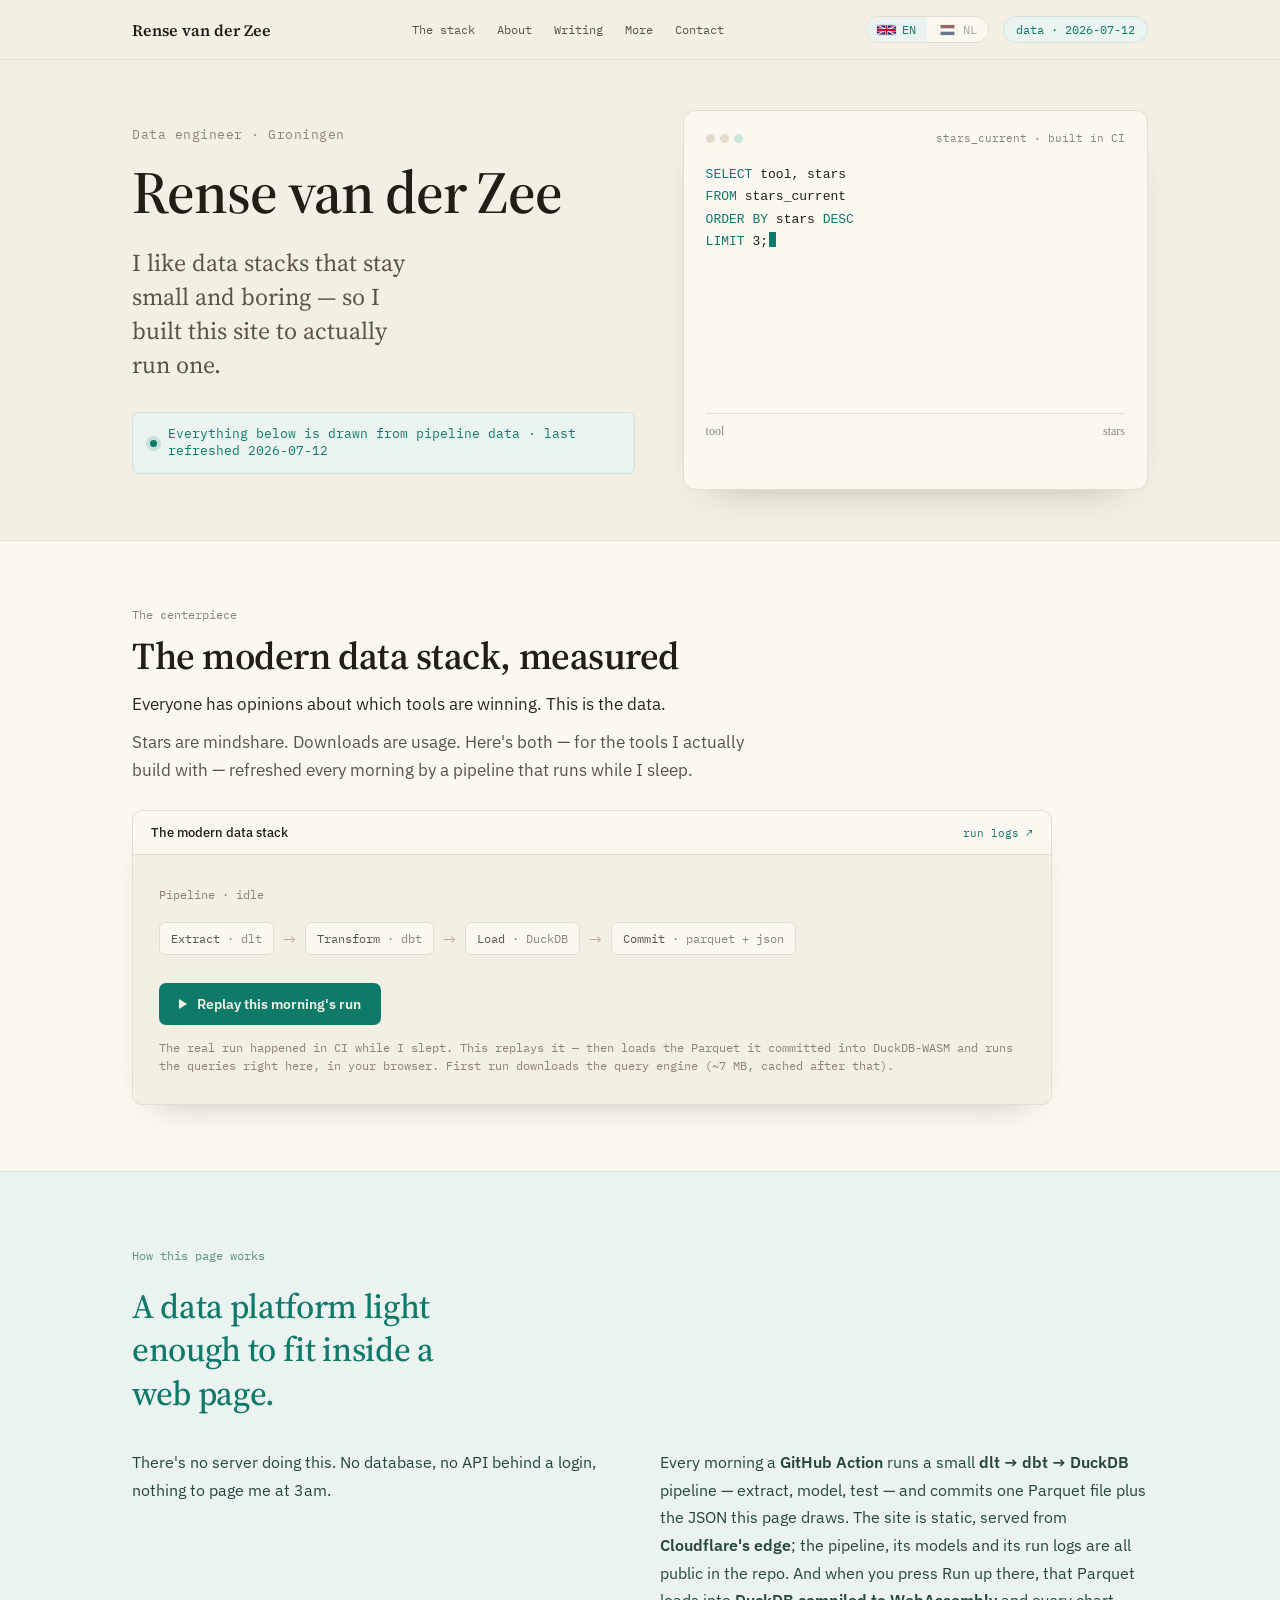
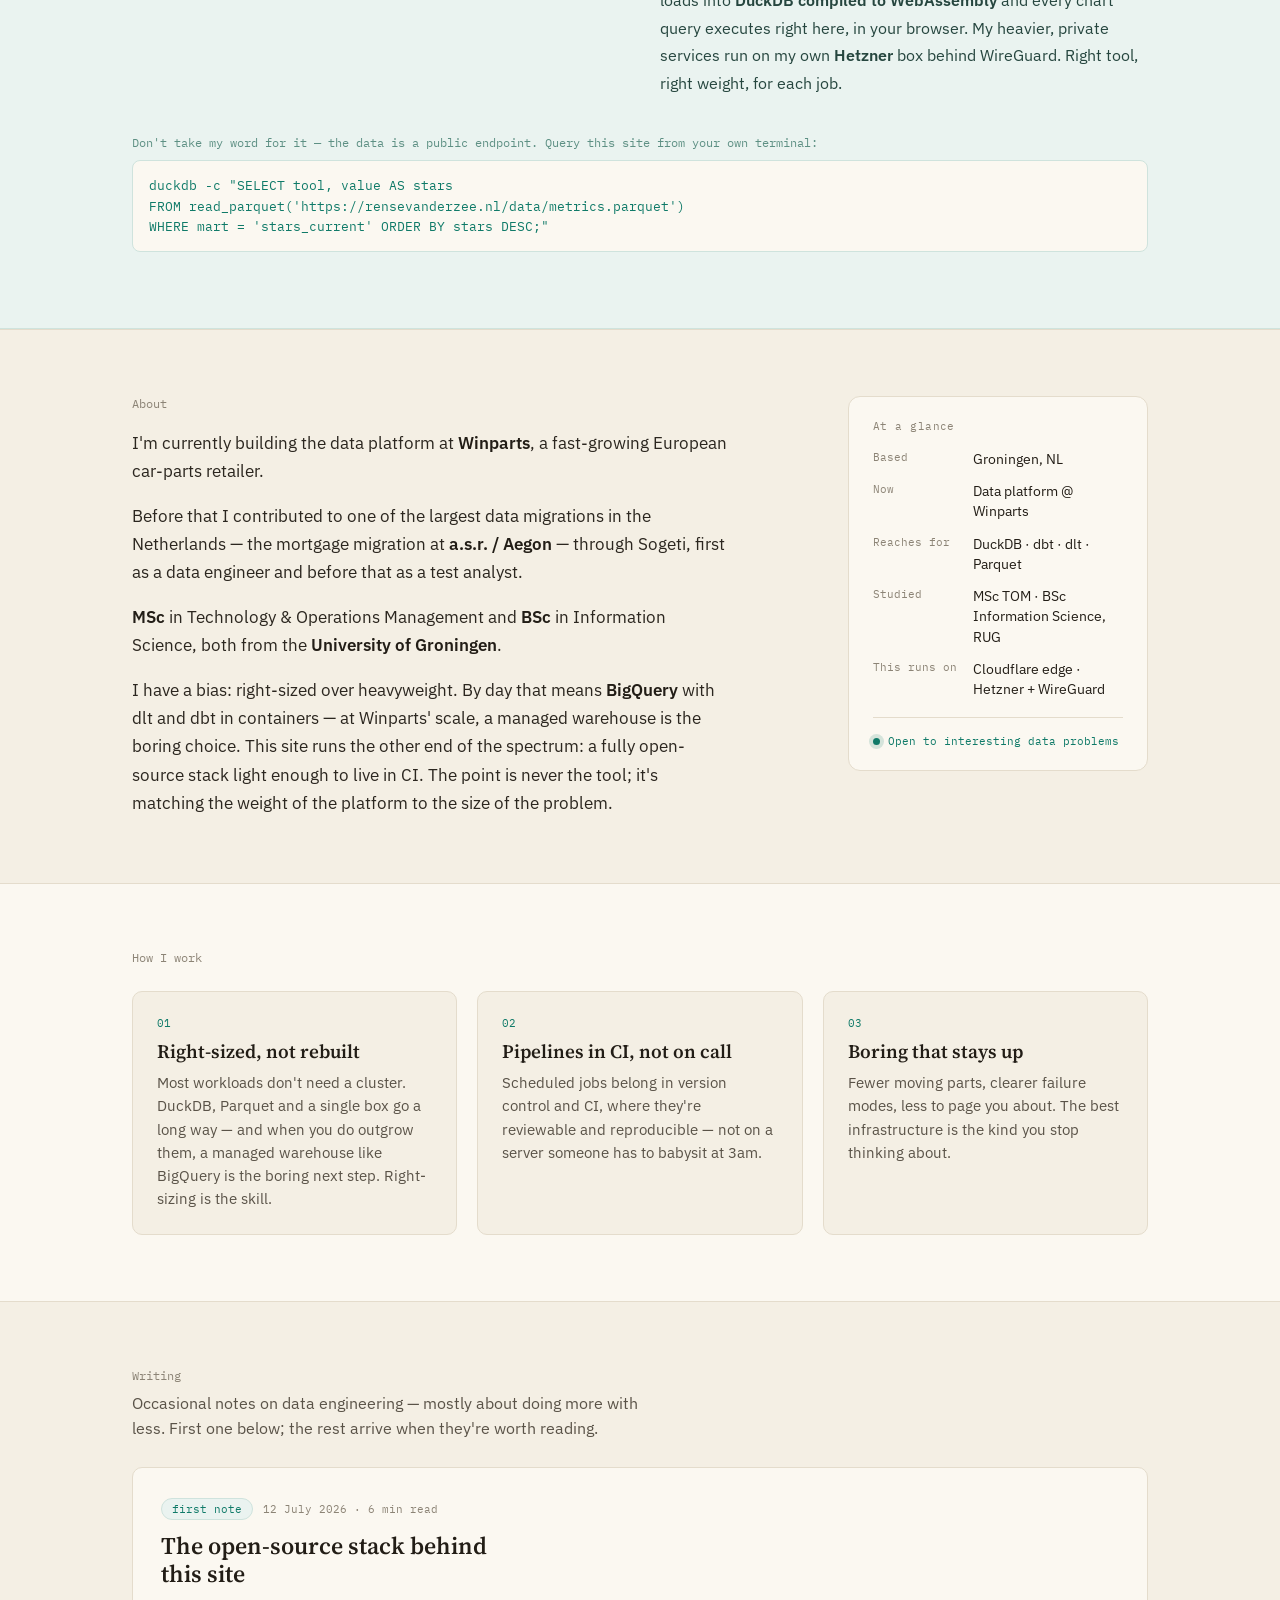
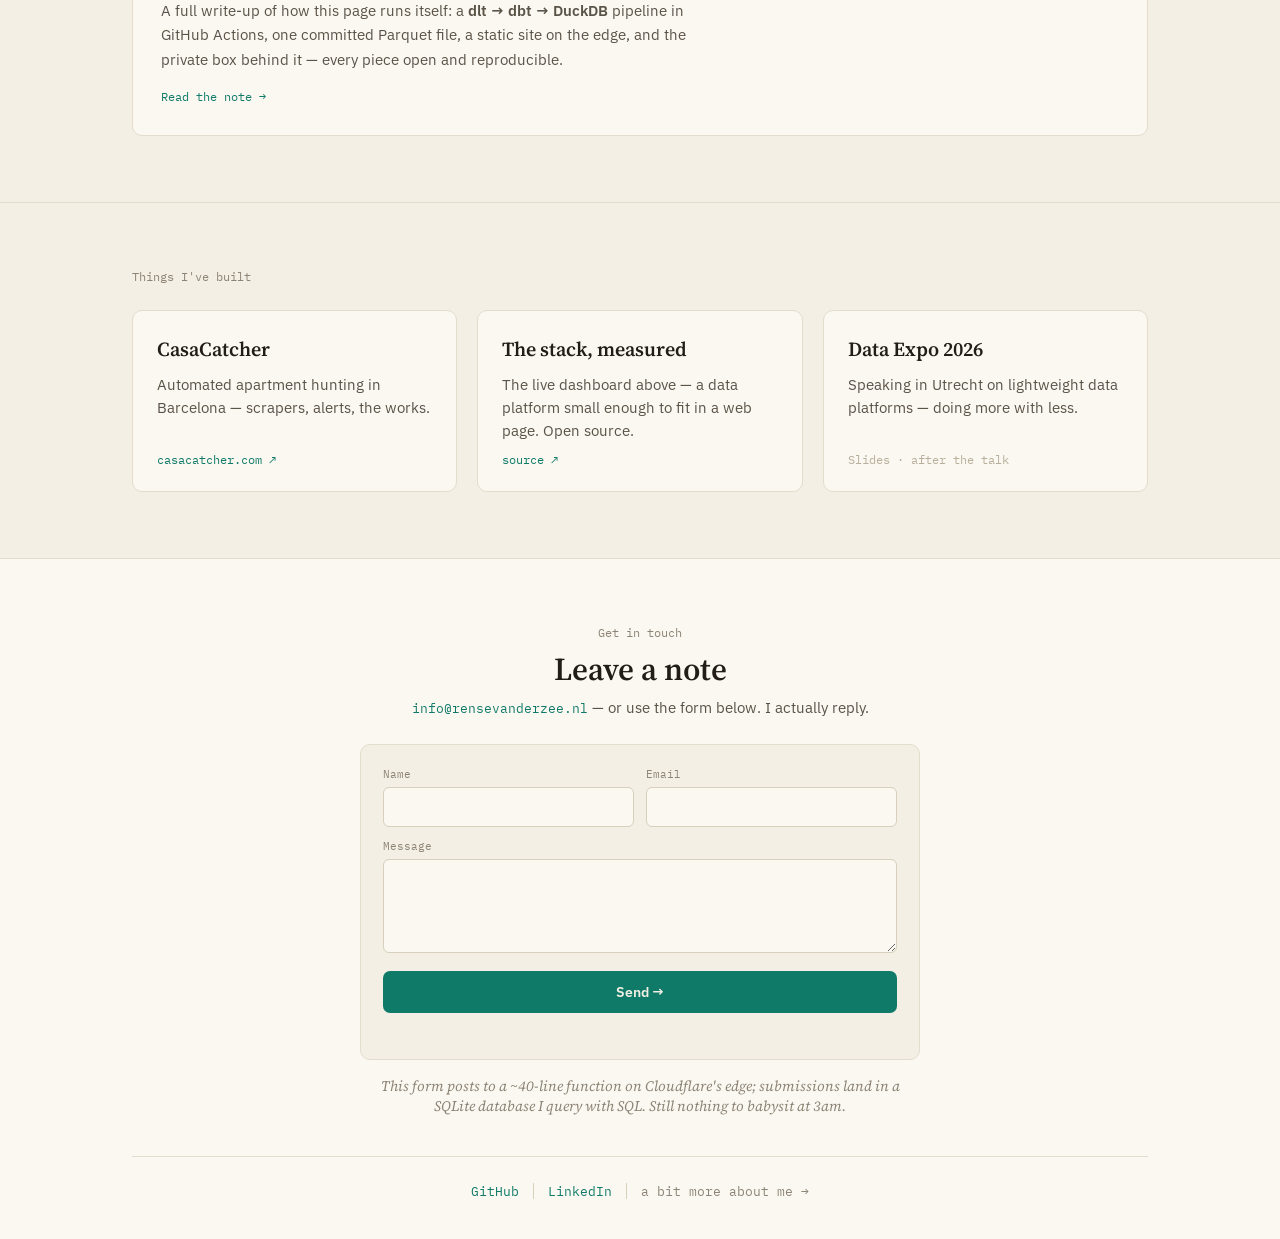
==== commit c0a563b5: "Initial commit: a data platform light enough to fit inside a web page Static site (warm-paper editor" ====
--- a/site/index.html
+++ b/site/index.html
@@ -4,6 +4,13 @@
 <meta charset="utf-8">
 <meta name="viewport" content="width=device-width, initial-scale=1">
 <title>Rense van der Zee — Data engineer</title>
+<meta name="description" content="Data engineer in Groningen. I like data stacks that stay small and boring — so I built this site to actually run one: a dlt → dbt → DuckDB pipeline in CI, refreshed daily.">
+<meta property="og:title" content="Rense van der Zee — Data engineer">
+<meta property="og:description" content="A data platform light enough to fit inside a web page — dlt → dbt → DuckDB, refreshed every morning by CI.">
+<meta property="og:type" content="website">
+<meta property="og:url" content="https://rensevanderzee.nl/">
+<link rel="canonical" href="https://rensevanderzee.nl/">
+<link rel="icon" href="data:image/svg+xml,%3Csvg xmlns='http://www.w3.org/2000/svg' viewBox='0 0 100 100'%3E%3Crect width='100' height='100' rx='20' fill='%23F4EFE4'/%3E%3Ccircle cx='50' cy='50' r='26' fill='%230F7A68'/%3E%3C/svg%3E">
 <link rel="preconnect" href="https://fonts.googleapis.com">
 <link rel="preconnect" href="https://fonts.gstatic.com" crossorigin>
 <link href="https://fonts.googleapis.com/css2?family=Source+Serif+4:opsz,wght@8..60,400;8..60,500;8..60,600;8..60,700&family=IBM+Plex+Sans:wght@400;500;600&family=IBM+Plex+Mono:wght@400;500&display=swap" rel="stylesheet">
@@ -48,7 +55,7 @@
           </svg>NL
         </button>
       </div>
-      <span class="nav-badge"><span data-count>3</span> queries</span>
+      <span class="nav-badge">data · <span data-updated>…</span></span>
       <button class="nav-toggle" aria-label="Menu" aria-expanded="false"><span></span><span></span><span></span></button>
     </div>
   </div>
@@ -63,17 +70,17 @@
       <p data-i18n="hero.sub" style="font-family:'Source Serif 4';font-weight:400;font-size:24px;line-height:1.42;color:#5A5348;max-width:24ch;margin:24px 0 0;">I like data stacks that stay small and boring — so I built this site to actually run one.</p>
       <div style="margin-top:30px;display:inline-flex;align-items:center;gap:11px;border:1px solid #CFE3DD;background:#EAF3F0;border-radius:7px;padding:13px 17px;align-self:flex-start;">
         <span style="width:7px;height:7px;border-radius:50%;background:#0F7A68;box-shadow:0 0 0 4px rgba(15,122,104,.16);flex:none;"></span>
-        <span data-i18n="hero.badge" style="font-family:'IBM Plex Mono';font-size:13px;color:#0F7A68;line-height:1.3;">This page ran <span data-count>3</span> SQL queries in your browser to draw what's below.</span>
-      </div>
-    </div>
-    <div class="hero-media" style="position:relative;min-height:380px;border-radius:12px;overflow:hidden;background:#FBF8F1;border:1px solid #E4DCCC;box-shadow:0 20px 40px -30px rgba(34,29,22,.4);display:flex;flex-direction:column;padding:20px 22px;" role="img" aria-label="A SQL query running in your browser via DuckDB compiled to WebAssembly, returning the top data tools by GitHub stars.">
+        <span data-i18n="hero.badge" style="font-family:'IBM Plex Mono';font-size:13px;color:#0F7A68;line-height:1.3;">Everything below is drawn from data a pipeline refreshed this morning · <span data-updated>…</span></span>
+      </div>
+    </div>
+    <div class="hero-media" style="position:relative;min-height:380px;border-radius:12px;overflow:hidden;background:#FBF8F1;border:1px solid #E4DCCC;box-shadow:0 20px 40px -30px rgba(34,29,22,.4);display:flex;flex-direction:column;padding:20px 22px;" aria-label="The SQL query this morning's pipeline ran to rank the top data tools by GitHub stars, with its result.">
       <div style="display:flex;align-items:center;gap:8px;font-family:'IBM Plex Mono';font-size:11px;color:#8C8476;">
         <span style="display:flex;gap:5px;">
           <span style="width:9px;height:9px;border-radius:50%;background:#E4DCCC;"></span>
           <span style="width:9px;height:9px;border-radius:50%;background:#E4DCCC;"></span>
           <span style="width:9px;height:9px;border-radius:50%;background:#CFE3DD;"></span>
         </span>
-        <span data-i18n="hero.term" style="margin-left:auto;">duckdb-wasm · in your browser</span>
+        <span data-i18n="hero.term" style="margin-left:auto;">stars_current · built this morning in CI</span>
       </div>
       <pre style="margin:18px 0 0;font-family:'IBM Plex Mono';font-size:13px;line-height:1.65;color:#221D16;white-space:pre-wrap;min-height:126px;"><code data-hero-sql></code><span data-hero-caret style="display:inline-block;width:7px;height:15px;background:#0F7A68;vertical-align:-2px;margin-left:1px;animation:caret 1s steps(1) infinite;"></span></pre>
       <div style="margin-top:auto;">
@@ -82,13 +89,13 @@
           <thead>
             <tr style="color:#8C8476;text-align:left;">
               <th style="font-weight:500;padding:0 0 6px;">tool</th>
-              <th style="font-weight:500;padding:0 0 6px;text-align:right;">stars · k</th>
+              <th style="font-weight:500;padding:0 0 6px;text-align:right;">stars</th>
             </tr>
           </thead>
           <tbody data-hero-rows></tbody>
         </table>
         <div data-hero-meta style="display:flex;justify-content:space-between;font-family:'IBM Plex Mono';font-size:10.5px;color:#B8AF9C;margin-top:10px;opacity:0;transition:opacity .4s;">
-          <span data-hero-rowcount>3 rows</span><span>11 ms · 0 bytes to server</span>
+          <span data-hero-rowcount>3 rows</span><span data-hero-elapsed></span>
         </div>
       </div>
     </div>
@@ -105,9 +112,9 @@
       <p data-i18n="w.p2" style="font-size:16.5px;line-height:1.7;color:#5A5348;margin:0 0 26px;">Stars are mindshare. Downloads are usage. Here's both — for the tools I actually build with — refreshed every morning by a pipeline that runs while I sleep.</p>
     </div>
     <div style="background:#F4EFE4;border:1px solid #E4DCCC;border-radius:10px;overflow:hidden;box-shadow:0 16px 34px -24px rgba(34,29,22,.34);max-width:920px;">
-      <div style="display:flex;border-bottom:1px solid #E4DCCC;background:#FBF8F1;">
-        <button data-tab-btn="data" style="flex:1;background:transparent;border:none;cursor:pointer;padding:15px 14px 0;font-family:'IBM Plex Sans';font-size:13px;font-weight:500;color:#221D16;"><span data-i18n="tab.data">The modern data stack</span><div data-tab-bar="data" style="height:2px;margin-top:9px;border-radius:2px;background:#0F7A68;"></div></button>
-        <button data-tab-btn="net" style="flex:1;background:transparent;border:none;cursor:pointer;padding:15px 14px 0;font-family:'IBM Plex Sans';font-size:13px;font-weight:500;color:#5A5348;"><span data-i18n="tab.net">What the internet read today</span><div data-tab-bar="net" style="height:2px;margin-top:9px;border-radius:2px;background:transparent;"></div></button>
+      <div style="display:flex;align-items:center;justify-content:space-between;gap:12px;border-bottom:1px solid #E4DCCC;background:#FBF8F1;padding:13px 18px;">
+        <span data-i18n="tab.data" style="font-family:'IBM Plex Sans';font-size:13px;font-weight:500;color:#221D16;">The modern data stack</span>
+        <a data-i18n="w.logs" href="https://github.com/Rensez97/personal-site/actions/workflows/pipeline.yml" target="_blank" rel="noopener" style="font-family:'IBM Plex Mono';font-size:11px;">run logs ↗</a>
       </div>
 
       <div data-panel="idle" style="padding:32px 26px 30px;">
@@ -119,12 +126,12 @@
           <span style="color:#B8AF9C;">→</span>
           <span style="font-family:'IBM Plex Mono';font-size:11.5px;color:#5A5348;background:#FBF8F1;border:1px solid #E4DCCC;padding:8px 11px;border-radius:6px;white-space:nowrap;">Load <span style="color:#8C8476;">· DuckDB</span></span>
           <span style="color:#B8AF9C;">→</span>
-          <span data-i18n="idle.chip4" style="font-family:'IBM Plex Mono';font-size:11.5px;color:#5A5348;background:#FBF8F1;border:1px solid #E4DCCC;padding:8px 11px;border-radius:6px;white-space:nowrap;">Parquet → browser</span>
+          <span data-i18n="idle.chip4" style="font-family:'IBM Plex Mono';font-size:11.5px;color:#5A5348;background:#FBF8F1;border:1px solid #E4DCCC;padding:8px 11px;border-radius:6px;white-space:nowrap;">Commit <span style="color:#8C8476;">· parquet + json</span></span>
         </div>
         <button data-run style="display:inline-flex;align-items:center;gap:10px;background:#0F7A68;color:#F4EFE4;border:none;font-family:'IBM Plex Sans';font-weight:600;font-size:14px;padding:12px 20px;border-radius:7px;cursor:pointer;">
-          <span style="display:inline-block;width:0;height:0;border-left:8px solid currentColor;border-top:5px solid transparent;border-bottom:5px solid transparent;"></span><span data-i18n="idle.run">Run the pipeline</span>
+          <span style="display:inline-block;width:0;height:0;border-left:8px solid currentColor;border-top:5px solid transparent;border-bottom:5px solid transparent;"></span><span data-i18n="idle.run">Replay this morning's run</span>
         </button>
-        <div data-i18n="idle.note" style="font-family:'IBM Plex Mono';font-size:11.5px;color:#8C8476;margin-top:14px;line-height:1.5;">Runs the ETL, loads fresh Parquet into DuckDB-WASM, draws the charts — all client-side.</div>
+        <div data-i18n="idle.note" style="font-family:'IBM Plex Mono';font-size:11.5px;color:#8C8476;margin-top:14px;line-height:1.5;">The real run happened in CI while I slept. This replays it — then loads the Parquet it committed into DuckDB-WASM and runs the queries right here, in your browser. First run downloads the query engine (~7 MB, cached after that).</div>
       </div>
 
       <div data-panel="running" hidden style="padding:32px 26px 30px;">
@@ -132,55 +139,28 @@
         <div style="display:flex;gap:12px;">
           <div style="flex:1;border:1px solid #E4DCCC;background:#FBF8F1;color:#8C8476;padding:14px 8px;border-radius:7px;text-align:center;font-family:'IBM Plex Mono';animation:nodeOn .5s ease 0s forwards;"><div style="font-size:13px;font-weight:500;">Extract</div><div style="font-size:10px;margin-top:4px;">dlt · github+pypi</div></div>
           <div style="flex:1;border:1px solid #E4DCCC;background:#FBF8F1;color:#8C8476;padding:14px 8px;border-radius:7px;text-align:center;font-family:'IBM Plex Mono';animation:nodeOn .5s ease .5s forwards;"><div style="font-size:13px;font-weight:500;">Transform</div><div style="font-size:10px;margin-top:4px;">dbt · models</div></div>
-          <div style="flex:1;border:1px solid #E4DCCC;background:#FBF8F1;color:#8C8476;padding:14px 8px;border-radius:7px;text-align:center;font-family:'IBM Plex Mono';animation:nodeOn .5s ease 1s forwards;"><div style="font-size:13px;font-weight:500;">Load</div><div style="font-size:10px;margin-top:4px;">duckdb-wasm</div></div>
+          <div style="flex:1;border:1px solid #E4DCCC;background:#FBF8F1;color:#8C8476;padding:14px 8px;border-radius:7px;text-align:center;font-family:'IBM Plex Mono';animation:nodeOn .5s ease 1s forwards;"><div style="font-size:13px;font-weight:500;">Load</div><div style="font-size:10px;margin-top:4px;">duckdb · marts</div></div>
         </div>
         <div style="height:4px;background:#E4DCCC;border-radius:2px;overflow:hidden;margin-top:20px;"><div style="height:100%;background:#0F7A68;animation:barflow 1.7s linear forwards;"></div></div>
         <div data-i18n="run.note" style="font-family:'IBM Plex Mono';font-size:11.5px;color:#8C8476;margin-top:12px;">streaming parquet → duckdb-wasm …</div>
       </div>
 
       <div data-panel="loaded" hidden style="padding:28px 26px;animation:fadeUp .5s ease;">
-        <div data-tab-panel="data">
-          <div style="display:flex;gap:26px;flex-wrap:wrap;">
-            <div style="flex:1;min-width:250px;">
-              <div data-i18n="chart.stars" style="font-family:'IBM Plex Mono';font-size:11px;color:#8C8476;margin-bottom:6px;">GitHub stars · cumulative (k)</div>
-              <div data-chart="stars"></div>
-              <div style="font-family:'IBM Plex Mono';font-size:10.5px;color:#B8AF9C;margin-top:4px;">2024 → 2026</div>
-            </div>
-            <div style="flex:1;min-width:250px;">
-              <div data-i18n="chart.downloads" style="font-family:'IBM Plex Mono';font-size:11px;color:#8C8476;margin-bottom:6px;">Monthly downloads · PyPI + npm (m)</div>
-              <div data-chart="downloads"></div>
-              <div style="font-family:'IBM Plex Mono';font-size:10.5px;color:#B8AF9C;margin-top:4px;">2024 → 2026</div>
-            </div>
+        <div style="display:flex;gap:26px;flex-wrap:wrap;">
+          <div style="flex:1.4;min-width:280px;">
+            <div data-i18n="chart.downloads" style="font-family:'IBM Plex Mono';font-size:11px;color:#8C8476;margin-bottom:6px;">PyPI downloads · per week (millions)</div>
+            <div data-chart="downloads"></div>
+            <div data-chart-range="downloads" style="display:flex;justify-content:space-between;font-family:'IBM Plex Mono';font-size:10.5px;color:#B8AF9C;margin-top:4px;"><span></span><span></span></div>
+            <div data-legend style="display:flex;gap:18px;flex-wrap:wrap;margin-top:12px;"></div>
+          </div>
+          <div style="flex:1;min-width:220px;">
+            <div data-i18n="chart.stars" style="font-family:'IBM Plex Mono';font-size:11px;color:#8C8476;margin-bottom:6px;">GitHub stars · today</div>
+            <div data-star-tiles style="display:grid;grid-template-columns:1fr 1fr;gap:10px;"></div>
+            <div data-i18n="chart.starsub" style="font-family:'IBM Plex Mono';font-size:10.5px;color:#B8AF9C;margin-top:10px;line-height:1.5;">Snapshotted daily by the pipeline — the history chart grows as the snapshots pile up.</div>
           </div>
         </div>
-        <div data-tab-panel="net" hidden>
-          <div style="max-width:540px;">
-            <div data-i18n="chart.net" style="font-family:'IBM Plex Mono';font-size:11px;color:#8C8476;margin-bottom:6px;">Wikipedia pageviews · last 14 days (m)</div>
-            <div data-chart="internet"></div>
-            <div data-i18n="chart.netsub" style="font-family:'IBM Plex Mono';font-size:10.5px;color:#B8AF9C;margin-top:4px;">same machinery, lighter data</div>
-          </div>
-        </div>
-        <div style="display:flex;gap:18px;flex-wrap:wrap;margin-top:16px;">
-          <span style="display:inline-flex;align-items:center;gap:7px;font-family:'IBM Plex Mono';font-size:11.5px;color:#221D16;"><span style="width:15px;height:3px;background:#0F7A68;border-radius:2px;"></span>duckdb</span>
-          <span style="display:inline-flex;align-items:center;gap:7px;font-family:'IBM Plex Mono';font-size:11.5px;color:#221D16;"><span style="width:15px;height:2px;background:#221D16;border-radius:2px;"></span>polars</span>
-          <span style="display:inline-flex;align-items:center;gap:7px;font-family:'IBM Plex Mono';font-size:11.5px;color:#5A5348;"><span style="width:15px;height:2px;background:#5A5348;border-radius:2px;"></span>dbt</span>
-          <span style="display:inline-flex;align-items:center;gap:7px;font-family:'IBM Plex Mono';font-size:11.5px;color:#8C8476;"><span style="width:15px;height:2px;background:#8C8476;border-radius:2px;"></span>dlt</span>
-        </div>
-        <div style="margin-top:24px;border-top:1px solid #E4DCCC;padding-top:20px;">
-          <div data-i18n="ask.title" style="font-family:'IBM Plex Mono';font-size:12px;color:#8C8476;">Ask it anything</div>
-          <div style="display:flex;gap:10px;margin-top:10px;">
-            <input data-ask-input data-i18n-ph="ask.ph" placeholder='e.g. "which tool grew fastest this year?"' style="flex:1;font-family:'IBM Plex Mono';font-size:12.5px;color:#221D16;background:#FBF8F1;border:1px solid #D8CFBD;border-radius:6px;padding:10px 12px;outline:none;">
-            <button data-ask data-i18n="ask.btn" style="background:#0F7A68;color:#F4EFE4;border:none;font-family:'IBM Plex Sans';font-weight:600;font-size:13px;padding:0 18px;border-radius:6px;cursor:pointer;">Ask</button>
-          </div>
-          <div data-i18n="ask.note" style="font-family:'IBM Plex Mono';font-size:11px;color:#8C8476;margin-top:8px;">Your question → SQL → runs in-browser. Never on a server.</div>
-          <div data-ask-result hidden style="margin-top:16px;">
-            <div data-i18n="ask.meta" style="font-family:'IBM Plex Mono';font-size:10.5px;color:#8C8476;">Translated to SQL · 11 ms · 0 bytes to server</div>
-            <pre data-ask-sql style="font-family:'IBM Plex Mono';font-size:12px;line-height:1.6;color:#221D16;background:#FBF8F1;border:1px solid #E4DCCC;border-radius:6px;padding:12px 14px;margin:8px 0 0;white-space:pre;overflow:auto;"></pre>
-            <div data-ask-answer style="font-family:'IBM Plex Mono';font-size:12.5px;color:#0F7A68;font-weight:500;margin-top:12px;"></div>
-          </div>
-        </div>
-        <div style="display:flex;justify-content:space-between;align-items:center;margin-top:22px;">
-          <span data-i18n="loaded.count" style="font-family:'IBM Plex Mono';font-size:11px;color:#8C8476;"><span data-count>3</span> queries run in this tab</span>
+        <div style="display:flex;justify-content:space-between;align-items:center;gap:12px;flex-wrap:wrap;margin-top:24px;border-top:1px solid #E4DCCC;padding-top:16px;">
+          <span style="font-family:'IBM Plex Mono';font-size:11px;color:#8C8476;"><span data-i18n="loaded.src">pipeline run of</span> <span data-updated>…</span> · dlt → dbt → DuckDB<span data-engine style="color:#0F7A68;"></span> <a data-build hidden target="_blank" rel="noopener" style="font-size:11px;margin-left:6px;">build</a></span>
           <button data-reset data-i18n="loaded.reset" style="background:transparent;border:1px solid #D8CFBD;color:#5A5348;font-family:'IBM Plex Mono';font-size:11.5px;padding:6px 12px;border-radius:6px;cursor:pointer;">Reset ↺</button>
         </div>
       </div>
@@ -195,7 +175,13 @@
     <p data-i18n="c.lead" style="font-family:'Source Serif 4';font-weight:500;font-size:34px;line-height:1.28;letter-spacing:-.01em;color:#0F7A68;margin:0 0 34px;max-width:20ch;">A data platform light enough to fit inside a web page.</p>
     <div class="two-col">
       <p data-i18n="c.p1" style="font-size:16px;line-height:1.72;color:#26463f;margin:0;">There's no server doing this. No database, no API behind a login, nothing to page me at 3am.</p>
-      <p data-i18n="c.p2" style="font-size:16px;line-height:1.72;color:#26463f;margin:0;">Every morning a <strong style="font-weight:600;">GitHub Action</strong> runs a small <strong style="font-weight:600;">dlt → dbt → DuckDB</strong> pipeline and commits one Parquet file. The site is static — served from <strong style="font-weight:600;">Cloudflare's edge</strong>. When you pressed Run, that Parquet loaded into <strong style="font-weight:600;">DuckDB compiled to WebAssembly</strong>, and every query executed right here, in your browser. My heavier services — scrapers, a little CRM — run on my own <strong style="font-weight:600;">Hetzner</strong> box behind WireGuard. Right tool, right weight, for each job.</p>
+      <p data-i18n="c.p2" style="font-size:16px;line-height:1.72;color:#26463f;margin:0;">Every morning a <strong style="font-weight:600;">GitHub Action</strong> runs a small <strong style="font-weight:600;">dlt → dbt → DuckDB</strong> pipeline — extract, model, test — and commits one Parquet file plus the JSON this page draws. The site is static, served from <strong style="font-weight:600;">Cloudflare's edge</strong>; the pipeline, its models and its run logs are all public in the repo. And when you press Run up there, that Parquet loads into <strong style="font-weight:600;">DuckDB compiled to WebAssembly</strong> and every chart query executes right here, in your browser. My heavier, private services run on my own <strong style="font-weight:600;">Hetzner</strong> box behind WireGuard. Right tool, right weight, for each job.</p>
+    </div>
+    <div style="margin-top:38px;">
+      <div data-i18n="c.try" style="font-family:'IBM Plex Mono';font-size:12px;color:#5E9084;margin-bottom:10px;">Don't take my word for it — the data is a public endpoint. Query this site from your own terminal:</div>
+      <pre style="margin:0;font-family:'IBM Plex Mono';font-size:12.5px;line-height:1.65;color:#0F7A68;background:#FBF8F1;border:1px solid #CFE3DD;border-radius:8px;padding:14px 16px;overflow-x:auto;">duckdb -c "SELECT tool, value AS stars
+FROM read_parquet('https://rensevanderzee.nl/data/metrics.parquet')
+WHERE mart = 'stars_current' ORDER BY stars DESC;"</pre>
     </div>
   </div>
 </section>
@@ -208,7 +194,7 @@
       <p data-i18n="about.p1" style="font-size:16.5px;line-height:1.72;color:#2b261f;margin:0 0 16px;max-width:60ch;">I'm currently building the data platform at <strong style="font-weight:600;color:#221D16;">Winparts</strong>, a fast-growing European car-parts retailer.</p>
       <p data-i18n="about.p2" style="font-size:16.5px;line-height:1.72;color:#2b261f;margin:0 0 16px;max-width:60ch;">Before that I contributed to one of the largest data migrations in the Netherlands — the mortgage migration at <strong style="font-weight:600;color:#221D16;">a.s.r. / Aegon</strong> — through Sogeti, first as a data engineer and before that as a test analyst.</p>
       <p data-i18n="about.p3" style="font-size:16.5px;line-height:1.72;color:#2b261f;margin:0 0 16px;max-width:60ch;"><strong style="font-weight:600;color:#221D16;">MSc</strong> in Technology &amp; Operations Management and <strong style="font-weight:600;color:#221D16;">BSc</strong> in Information Science, both from the <strong style="font-weight:600;color:#221D16;">University of Groningen</strong>.</p>
-      <p data-i18n="about.p4" style="font-size:16.5px;line-height:1.72;color:#2b261f;margin:0;max-width:60ch;">I have a bias: small, sharp stacks over heavy ones. DuckDB and Parquet before a running cluster. Pipelines that run in CI, not on a server someone has to babysit. Boring infrastructure that stays up.</p>
+      <p data-i18n="about.p4" style="font-size:16.5px;line-height:1.72;color:#2b261f;margin:0;max-width:60ch;">I have a bias: right-sized over heavyweight. By day that means <strong style="font-weight:600;color:#221D16;">BigQuery</strong> with dlt and dbt in containers — at Winparts' scale, a managed warehouse is the boring choice. This site runs the other end of the spectrum: a fully open-source stack light enough to live in CI. The point is never the tool; it's matching the weight of the platform to the size of the problem.</p>
     </div>
     <aside class="about-media" style="background:#FBF8F1;border:1px solid #E4DCCC;border-radius:12px;padding:22px 24px;">
       <div data-i18n="glance.title" style="font-family:'IBM Plex Mono';font-size:11px;color:#8C8476;letter-spacing:.04em;margin-bottom:16px;">At a glance</div>
@@ -234,7 +220,7 @@
       <div style="background:#F4EFE4;border:1px solid #E4DCCC;border-radius:10px;padding:24px;">
         <div style="font-family:'IBM Plex Mono';font-size:11px;color:#0F7A68;margin-bottom:10px;">01</div>
         <h3 data-i18n="hw.c1.h" style="font-family:'Source Serif 4';font-weight:600;font-size:19px;line-height:1.2;color:#221D16;margin:0 0 8px;">Right-sized, not rebuilt</h3>
-        <p data-i18n="hw.c1.p" style="font-size:14.5px;line-height:1.6;color:#5A5348;margin:0;">Most workloads don't need a cluster. DuckDB, Parquet and a single box go a long way before you reach for anything heavier — and cost a fraction to run.</p>
+        <p data-i18n="hw.c1.p" style="font-size:14.5px;line-height:1.6;color:#5A5348;margin:0;">Most workloads don't need a cluster. DuckDB, Parquet and a single box go a long way — and when you do outgrow them, a managed warehouse like BigQuery is the boring next step. Right-sizing is the skill.</p>
       </div>
       <div style="background:#F4EFE4;border:1px solid #E4DCCC;border-radius:10px;padding:24px;">
         <div style="font-family:'IBM Plex Mono';font-size:11px;color:#0F7A68;margin-bottom:10px;">02</div>
@@ -257,13 +243,13 @@
       <div data-i18n="wr.eyebrow" style="font-family:'IBM Plex Mono';font-size:12px;color:#8C8476;margin-bottom:8px;">Writing</div>
       <p data-i18n="wr.intro" style="font-size:15.5px;line-height:1.6;color:#5A5348;margin:0;max-width:52ch;">Occasional notes on data engineering — mostly about doing more with less. First one below; the rest arrive when they're worth reading.</p>
     </div>
-    <a href="blog.html" style="text-decoration:none;display:block;background:#FBF8F1;border:1px solid #E4DCCC;border-radius:10px;padding:30px 28px;">
+    <a href="blog/the-stack-behind-this-site.html" style="text-decoration:none;display:block;background:#FBF8F1;border:1px solid #E4DCCC;border-radius:10px;padding:30px 28px;">
       <div style="display:flex;align-items:center;gap:10px;font-family:'IBM Plex Mono';font-size:10.5px;color:#0F7A68;margin-bottom:12px;">
         <span data-i18n="wr.badge" style="border:1px solid #CFE3DD;background:#EAF3F0;border-radius:20px;padding:3px 10px;">first note</span>
-        <span data-i18n="wr.progress" style="color:#B8AF9C;">in progress</span>
+        <span data-i18n="wr.progress" style="color:#8C8476;">12 July 2026 · 6 min read</span>
       </div>
       <h3 data-i18n="wr.title" style="font-family:'Source Serif 4';font-weight:600;font-size:24px;line-height:1.18;color:#221D16;margin:0 0 10px;max-width:30ch;">The open-source stack behind this site</h3>
-      <p data-i18n="wr.p" style="font-size:15px;line-height:1.65;color:#5A5348;margin:0;max-width:62ch;">A full write-up of how this page runs itself: a <strong style="font-weight:600;">dlt → dbt → DuckDB</strong> pipeline in GitHub Actions, DuckDB-WASM querying in your browser, a static site on the edge, and the private box behind it — every piece open and reproducible.</p>
+      <p data-i18n="wr.p" style="font-size:15px;line-height:1.65;color:#5A5348;margin:0;max-width:62ch;">A full write-up of how this page runs itself: a <strong style="font-weight:600;">dlt → dbt → DuckDB</strong> pipeline in GitHub Actions, one committed Parquet file, a static site on the edge, and the private box behind it — every piece open and reproducible.</p>
       <span data-i18n="wr.read" style="display:inline-block;margin-top:16px;font-family:'IBM Plex Mono';font-size:12px;color:#0F7A68;">Read the note →</span>
     </a>
   </div>
@@ -287,16 +273,27 @@
     <div style="max-width:560px;margin:0 auto;text-align:center;">
       <div data-i18n="ct.eyebrow" style="font-family:'IBM Plex Mono';font-size:12px;color:#8C8476;margin-bottom:12px;">Get in touch</div>
       <h2 data-i18n="ct.h2" style="font-family:'Source Serif 4';font-weight:600;font-size:32px;line-height:1.1;color:#221D16;margin:0 0 8px;">Leave a note</h2>
-      <p data-i18n="ct.line" style="font-size:15px;line-height:1.6;color:#5A5348;margin:0 0 24px;"><a href="mailto:rensevdzee@hotmail.com" style="font-family:'IBM Plex Mono';font-size:13px;">rensevdzee@hotmail.com</a> — or use the form below.</p>
-      <div style="background:#F4EFE4;border:1px solid #E4DCCC;border-radius:10px;padding:22px;text-align:left;">
-        <div style="display:flex;gap:12px;">
-          <input data-i18n-ph="ct.name" placeholder="Name" style="width:100%;font-family:'IBM Plex Sans';font-size:14px;color:#221D16;background:#FBF8F1;border:1px solid #D8CFBD;border-radius:6px;padding:10px 12px;outline:none;">
-          <input data-i18n-ph="ct.email" placeholder="Email" style="width:100%;font-family:'IBM Plex Sans';font-size:14px;color:#221D16;background:#FBF8F1;border:1px solid #D8CFBD;border-radius:6px;padding:10px 12px;outline:none;">
+      <p data-i18n="ct.line" style="font-size:15px;line-height:1.6;color:#5A5348;margin:0 0 24px;"><a href="mailto:info@rensevanderzee.nl" style="font-family:'IBM Plex Mono';font-size:13px;">info@rensevanderzee.nl</a> — or use the form below. I actually reply.</p>
+      <form data-contact-form novalidate style="position:relative;background:#F4EFE4;border:1px solid #E4DCCC;border-radius:10px;padding:22px;text-align:left;">
+        <div style="display:flex;gap:12px;flex-wrap:wrap;">
+          <label style="flex:1;min-width:160px;">
+            <span data-i18n="ct.name" style="display:block;font-family:'IBM Plex Mono';font-size:11px;color:#8C8476;margin-bottom:6px;">Name</span>
+            <input name="name" required maxlength="120" autocomplete="name" style="width:100%;font-family:'IBM Plex Sans';font-size:14px;color:#221D16;background:#FBF8F1;border:1px solid #D8CFBD;border-radius:6px;padding:10px 12px;outline:none;">
+          </label>
+          <label style="flex:1;min-width:160px;">
+            <span data-i18n="ct.email" style="display:block;font-family:'IBM Plex Mono';font-size:11px;color:#8C8476;margin-bottom:6px;">Email</span>
+            <input name="email" type="email" required maxlength="200" autocomplete="email" style="width:100%;font-family:'IBM Plex Sans';font-size:14px;color:#221D16;background:#FBF8F1;border:1px solid #D8CFBD;border-radius:6px;padding:10px 12px;outline:none;">
+          </label>
         </div>
-        <textarea data-i18n-ph="ct.msg" placeholder="Message" rows="3" style="width:100%;margin-top:12px;font-family:'IBM Plex Sans';font-size:14px;color:#221D16;background:#FBF8F1;border:1px solid #D8CFBD;border-radius:6px;padding:10px 12px;outline:none;resize:vertical;"></textarea>
-        <button data-i18n="ct.send" style="margin-top:14px;width:100%;background:#0F7A68;color:#F4EFE4;border:none;font-family:'IBM Plex Sans';font-weight:600;font-size:14px;padding:12px 20px;border-radius:7px;cursor:pointer;">Send →</button>
-      </div>
-      <p data-i18n="ct.crm" style="font-family:'Source Serif 4';font-style:italic;font-size:14.5px;color:#8C8476;margin:16px 0 0;">This form posts into a little CRM I built, running behind my VPN. Even the contact box is on-thesis.</p>
+        <label style="display:block;margin-top:12px;">
+          <span data-i18n="ct.msg" style="display:block;font-family:'IBM Plex Mono';font-size:11px;color:#8C8476;margin-bottom:6px;">Message</span>
+          <textarea name="message" required maxlength="5000" rows="4" style="width:100%;font-family:'IBM Plex Sans';font-size:14px;color:#221D16;background:#FBF8F1;border:1px solid #D8CFBD;border-radius:6px;padding:10px 12px;outline:none;resize:vertical;"></textarea>
+        </label>
+        <input name="company" tabindex="-1" autocomplete="off" aria-hidden="true" style="position:absolute;left:-9999px;top:-9999px;">
+        <button type="submit" data-i18n="ct.send" style="margin-top:14px;width:100%;background:#0F7A68;color:#F4EFE4;border:none;font-family:'IBM Plex Sans';font-weight:600;font-size:14px;padding:12px 20px;border-radius:7px;cursor:pointer;">Send →</button>
+        <div data-form-status role="status" aria-live="polite" style="font-family:'IBM Plex Mono';font-size:12px;margin-top:10px;min-height:1.2em;color:#8C8476;"></div>
+      </form>
+      <p data-i18n="ct.how" style="font-family:'Source Serif 4';font-style:italic;font-size:14.5px;color:#8C8476;margin:16px 0 0;">This form posts to a ~40-line function on Cloudflare's edge; submissions land in a SQLite database I query with SQL. Still nothing to babysit at 3am.</p>
     </div>
     <div style="display:flex;justify-content:center;flex-wrap:wrap;font-family:'IBM Plex Mono';font-size:12.5px;margin-top:40px;border-top:1px solid #E4DCCC;padding-top:26px;">
       <a href="https://github.com/Rensez97" target="_blank" rel="noopener" style="padding-right:14px;border-right:1px solid #D8CFBD;">GitHub</a>
@@ -308,77 +305,154 @@
 
 <script>
 (function(){
-  const state = { run: 'idle', count: 3, tab: 'data', ask: null };
+  const state = { run: 'idle', engine: null, queries: 0, elapsed: 0 };
   let runTimer = null;
+  const COLORS = { duckdb:'#0F7A68', polars:'#221D16', dbt:'#5A5348', dlt:'#8C8476' };
+  const EMPH = 'duckdb';
+  const reduce = window.matchMedia('(prefers-reduced-motion: reduce)').matches;
 
   // --- Data seam -----------------------------------------------------------
-  // The widget reads its data through ONE async boundary: loadMetrics().
-  // Today it fetches a static JSON (which the daily dlt->dbt->DuckDB Action will
-  // overwrite). To go live later — DuckDB-WASM over Parquet, or an API — swap
-  // ONLY the body of loadMetrics(); every call site below stays unchanged.
-  const FALLBACK_SERIES = {
-    stars: [
-      {name:'duckdb', color:'#0F7A68', width:2.4, dot:true, data:[8,10,13,17,22,28,35,43,52]},
-      {name:'polars', color:'#221D16', width:1.5, data:[12,15,19,24,29,34,39,44,49]},
-      {name:'dbt',    color:'#5A5348', width:1.5, data:[7,8,8.5,9,9.3,9.6,9.9,10.1,10.3]},
-      {name:'dlt',    color:'#8C8476', width:1.5, data:[1,1.5,2.2,3,3.9,4.8,5.7,6.6,7.5]},
-    ],
-    downloads: [
-      {name:'duckdb', color:'#0F7A68', width:2.4, dot:true, data:[3,4,5,6.5,8,10,12.5,15,18]},
-      {name:'polars', color:'#221D16', width:1.5, data:[5,6.5,8,9.5,11,13,15,17,19]},
-      {name:'dbt',    color:'#5A5348', width:1.5, data:[9,9.5,10,10.5,11,11.3,11.6,11.9,12.1]},
-      {name:'dlt',    color:'#8C8476', width:1.5, data:[0.3,0.5,0.8,1.2,1.8,2.5,3.4,4.4,5.6]},
-    ],
-    internet: [
-      {name:'wiki', color:'#0F7A68', width:2.4, dot:true, data:[42,38,55,61,49,58,72,68,63,80,76,71,85,79]},
-    ],
-  };
-
-  let series = FALLBACK_SERIES;   // populated by loadMetrics()
+  // ONE async boundary: loadMetrics(). It fetches data/metrics.json, the file
+  // the daily dlt->dbt->DuckDB Action commits (pipeline/ in the repo). The
+  // fallback below is a real snapshot of that pipeline's output — baked in for
+  // file:// and offline viewing — NOT invented numbers. When the DuckDB-WASM
+  // step lands, swap only the body of loadMetrics() to query metrics.parquet.
+  const FALLBACK = {"updated":"2026-07-11","hero":{"sql":"SELECT tool, stars\nFROM stars_current\nORDER BY stars DESC\nLIMIT 3;","rows":[{"tool":"duckdb","stars":39287},{"tool":"polars","stars":38979},{"tool":"dbt","stars":13411}],"elapsed_ms":17},"stars":[{"tool":"duckdb","stars":39287},{"tool":"polars","stars":38979},{"tool":"dbt","stars":13411},{"tool":"dlt","stars":5592}],"downloads_weekly":{"weeks":["2026-01-12","2026-01-19","2026-01-26","2026-02-02","2026-02-09","2026-02-16","2026-02-23","2026-03-02","2026-03-09","2026-03-16","2026-03-23","2026-03-30","2026-04-06","2026-04-13","2026-04-20","2026-04-27","2026-05-04","2026-05-11","2026-05-18","2026-05-25","2026-06-01","2026-06-15","2026-06-22","2026-06-29"],"series":[{"tool":"dbt","data":[17498626,18265866,18536928,18890860,19816041,20918341,21176058,22036776,21716653,20657393,21996918,21347172,21423900,23282342,23637755,23563654,26984157,29125452,25303326,23626384,23901117,24014195,24150931,25500287]},{"tool":"dlt","data":[1650094,1697112,1438024,1471637,1347129,1477895,1722501,2461082,2695745,2468903,2431315,2379497,2629454,1752159,1379084,1318625,1216954,1232147,1460273,1434959,1568956,1647336,1719098,1690152]},{"tool":"duckdb","data":[6188896,6071042,5937677,6297073,6470376,6549885,7029699,7518763,8321614,7232558,8093263,9802180,9655888,9765438,9387994,8786032,9688450,9668316,10505306,9947886,10314500,11090243,11795350,11957870]},{"tool":"polars","data":[9562021,9248117,8327157,9284897,10092912,9097831,10606507,10570812,10722861,10492108,11488136,10862543,11776436,11800700,12635030,11850222,12296285,12206732,13601992,14122721,15016999,12701746,13538646,13845503]}]}};
+
+  let metrics = FALLBACK;
   let metricsPromise = null;
-  async function loadMetrics() {
+  let metricsSettled = false;   // gates the staleness check: only judge real data
+  function loadMetrics() {
     if (metricsPromise) return metricsPromise;
     metricsPromise = fetch('data/metrics.json', { cache: 'no-cache' })
       .then(r => { if (!r.ok) throw new Error('HTTP ' + r.status); return r.json(); })
-      .then(json => { series = { stars: json.stars, downloads: json.downloads, internet: json.internet }; return series; })
-      .catch(() => { series = FALLBACK_SERIES; return series; });   // offline / file:// -> inline copy
+      .then(json => { if (json && json.hero && json.downloads_weekly) metrics = json; return metrics; })
+      .catch(() => metrics)
+      .then(m => { metricsSettled = true; return m; });
     return metricsPromise;
   }
 
+  // --- DuckDB-WASM engine ----------------------------------------------------
+  // Pinned CDN build. The eh wasm is ~34 MB uncompressed — over Cloudflare
+  // Pages' 25 MiB per-file limit — so it can't be self-hosted here; jsdelivr
+  // serves it brotli-compressed at ~6.5 MB. Loaded lazily, only on Run.
+  const DUCKDB_CDN = 'https://cdn.jsdelivr.net/npm/@duckdb/duckdb-wasm@1.32.0';
+  let enginePromise = null;
+  function loadEngine() {
+    if (enginePromise) return enginePromise;
+    enginePromise = (async () => {
+      const duckdb = await import(DUCKDB_CDN + '/+esm');
+      // Same-origin Blob wrapper: workers can't be constructed cross-origin.
+      const workerUrl = URL.createObjectURL(new Blob(
+        ['importScripts("' + DUCKDB_CDN + '/dist/duckdb-browser-eh.worker.js");'],
+        { type: 'text/javascript' }
+      ));
+      const db = new duckdb.AsyncDuckDB(new duckdb.VoidLogger(), new Worker(workerUrl));
+      await db.instantiate(DUCKDB_CDN + '/dist/duckdb-eh.wasm');
+      URL.revokeObjectURL(workerUrl);
+      await db.registerFileURL('metrics.parquet', new URL('data/metrics.parquet', location.href).href, duckdb.DuckDBDataProtocol.HTTP, false);
+      return db.connect();
+    })();
+    return enginePromise;
+  }
+
+  // Runs the widget's queries for real, in the visitor's browser, against the
+  // Parquet the pipeline committed — then reshapes the Arrow results into the
+  // exact shapes the renderers already consume.
+  async function runQueriesInBrowser() {
+    const conn = await loadEngine();
+    async function q(sql) {
+      const t0 = performance.now();
+      const res = await conn.query(sql);
+      state.elapsed += performance.now() - t0;
+      state.queries += 1;
+      return res.toArray().map(r => r.toJSON());
+    }
+    const dl = await q("SELECT tool, day::varchar AS day, value FROM read_parquet('metrics.parquet') WHERE mart = 'downloads_weekly' ORDER BY tool, day");
+    const sc = await q("SELECT tool, value AS stars FROM read_parquet('metrics.parquet') WHERE mart = 'stars_current' ORDER BY value DESC");
+    await q("SELECT count(DISTINCT day) AS days FROM read_parquet('metrics.parquet') WHERE mart = 'stars_history'");
+    const weeks = [...new Set(dl.map(r => r.day))].sort();
+    const byTool = {};
+    dl.forEach(r => { (byTool[r.tool] = byTool[r.tool] || {})[r.day] = Number(r.value); });
+    metrics = Object.assign({}, metrics, {
+      downloads_weekly: { weeks, series: Object.keys(byTool).sort().map(t => ({ tool: t, data: weeks.map(w => (w in byTool[t]) ? byTool[t][w] : null) })) },
+      stars: sc.map(r => ({ tool: r.tool, stars: Number(r.stars) })),
+    });
+    state.engine = 'wasm';
+    return 'wasm';
+  }
+
+  // The "refreshed this morning" claim polices itself: it only survives if the
+  // data really is from today; otherwise the badge downgrades to a dated line.
+  const todayISO = () => {
+    const d = new Date();
+    return d.getFullYear() + '-' + String(d.getMonth() + 1).padStart(2, '0') + '-' + String(d.getDate()).padStart(2, '0');
+  };
+  const dataIsStale = () => metricsSettled && !!metrics.updated && metrics.updated < todayISO();
+
+  const fmtInt = n => n.toLocaleString(document.documentElement.lang === 'nl' ? 'nl-NL' : 'en-GB');
+  const fmtM = n => { const m = n / 1e6; return (m >= 10 ? Math.round(m) : m.toFixed(1)) + 'm'; };
+
   function buildChartSVG(list, w, h) {
-    const padL = 6, padR = 10, padT = 12, padB = 14;
+    const padL = 34, padR = 12, padT = 12, padB = 8;
     const iw = w - padL - padR, ih = h - padT - padB;
-    const n = list[0].data.length;
-    const max = Math.max(...list.flatMap(s => s.data)) * 1.08;
+    const n = Math.max(...list.map(s => s.data.length));
+    const max = Math.max(...list.flatMap(s => s.data.filter(v => v != null))) * 1.06;
     const x = i => padL + i * (iw / (n - 1));
     const y = v => padT + ih - (v / max) * ih;
 
-    let svg = `<svg viewBox="0 0 ${w} ${h}" width="100%" height="${h}" preserveAspectRatio="none" style="display:block;overflow:visible;">`;
+    let svg = `<svg viewBox="0 0 ${w} ${h}" width="100%" height="${h}" preserveAspectRatio="none" style="display:block;overflow:visible;" role="img" aria-label="Line chart of weekly PyPI downloads per tool.">`;
     [0.5, 1].forEach(f => {
-      const gy = padT + ih - (f * ih);
+      const gy = padT + ih - f * ih;
       svg += `<line x1="${padL}" x2="${padL+iw}" y1="${gy}" y2="${gy}" stroke="#E4DCCC" stroke-width="1" stroke-dasharray="2 4"/>`;
+      svg += `<text x="${padL-6}" y="${gy+3}" text-anchor="end" font-family="IBM Plex Mono" font-size="9" fill="#B8AF9C">${fmtM(max*f)}</text>`;
     });
     svg += `<line x1="${padL}" x2="${padL+iw}" y1="${padT+ih}" y2="${padT+ih}" stroke="#D8CFBD" stroke-width="1"/>`;
+    svg += `<text x="${padL-6}" y="${padT+ih+3}" text-anchor="end" font-family="IBM Plex Mono" font-size="9" fill="#B8AF9C">0</text>`;
     list.forEach(s => {
-      const pts = s.data.map((v,i) => `${x(i)},${y(v)}`).join(' ');
-      svg += `<polyline points="${pts}" fill="none" stroke="${s.color}" stroke-width="${s.width||1.5}" stroke-linejoin="round" stroke-linecap="round"/>`;
+      const pts = s.data.map((v,i) => v == null ? null : `${x(i)},${y(v)}`).filter(Boolean).join(' ');
+      svg += `<polyline points="${pts}" fill="none" stroke="${s.color}" stroke-width="${s.width}" stroke-linejoin="round" stroke-linecap="round"/>`;
     });
     list.filter(s => s.dot).forEach(s => {
       const i = s.data.length - 1;
-      svg += `<circle cx="${x(i)}" cy="${y(s.data[i])}" r="3.2" fill="${s.color}"/>`;
+      if (s.data[i] != null) svg += `<circle cx="${x(i)}" cy="${y(s.data[i])}" r="3.2" fill="${s.color}"/>`;
     });
     svg += `</svg>`;
     return svg;
   }
 
   function renderCharts() {
-    document.querySelectorAll('[data-chart="stars"]').forEach(el => el.innerHTML = buildChartSVG(series.stars, 332, 158));
-    document.querySelectorAll('[data-chart="downloads"]').forEach(el => el.innerHTML = buildChartSVG(series.downloads, 332, 158));
-    document.querySelectorAll('[data-chart="internet"]').forEach(el => el.innerHTML = buildChartSVG(series.internet, 332, 158));
-  }
-
-  function renderCount() {
-    document.querySelectorAll('[data-count]').forEach(el => el.textContent = state.count);
+    const dw = metrics.downloads_weekly;
+    if (!dw || !dw.series || !dw.series.length) return;
+    const last = s => { for (let i = s.data.length - 1; i >= 0; i--) if (s.data[i] != null) return s.data[i]; return 0; };
+    const list = dw.series
+      .map(s => ({ name: s.tool, color: COLORS[s.tool] || '#8C8476', width: s.tool === EMPH ? 2.4 : 1.5, dot: s.tool === EMPH, data: s.data }))
+      .sort((a,b) => last(b) - last(a));
+    document.querySelectorAll('[data-chart="downloads"]').forEach(el => { el.innerHTML = buildChartSVG(list, 420, 190); });
+    document.querySelectorAll('[data-chart-range="downloads"]').forEach(el => {
+      const spans = el.querySelectorAll('span');
+      if (spans.length === 2 && dw.weeks.length) { spans[0].textContent = dw.weeks[0]; spans[1].textContent = dw.weeks[dw.weeks.length-1]; }
+    });
+    document.querySelectorAll('[data-legend]').forEach(el => {
+      el.innerHTML = list.map(s =>
+        `<span style="display:inline-flex;align-items:center;gap:7px;font-family:'IBM Plex Mono';font-size:11.5px;color:${s.name===EMPH?'#221D16':'#5A5348'};"><span style="width:15px;height:${s.name===EMPH?3:2}px;background:${s.color};border-radius:2px;"></span>${s.name} · ${fmtM(last(s))}</span>`
+      ).join('');
+    });
+  }
+
+  function renderStars() {
+    const tiles = document.querySelector('[data-star-tiles]');
+    if (!tiles || !metrics.stars) return;
+    tiles.innerHTML = metrics.stars.map(s => {
+      const on = s.tool === EMPH;
+      return `<div style="background:#FBF8F1;border:1px solid ${on?'#CFE3DD':'#E4DCCC'};border-radius:8px;padding:12px 14px;">` +
+        `<div style="font-family:'IBM Plex Mono';font-size:11px;color:${on?'#0F7A68':'#8C8476'};">${s.tool}</div>` +
+        `<div style="font-family:'IBM Plex Mono';font-size:19px;font-weight:500;color:${on?'#0F7A68':'#221D16'};margin-top:4px;">${fmtInt(s.stars)}</div></div>`;
+    }).join('');
+  }
+
+  function renderUpdated() {
+    document.querySelectorAll('[data-updated]').forEach(el => { el.textContent = metrics.updated || '…'; });
   }
 
   function renderPanels() {
@@ -387,105 +461,106 @@
     });
   }
 
-  function renderTabs() {
-    document.querySelectorAll('[data-tab-btn]').forEach(btn => {
-      const on = btn.getAttribute('data-tab-btn') === state.tab;
-      btn.style.color = on ? '#221D16' : '#5A5348';
-    });
-    document.querySelectorAll('[data-tab-bar]').forEach(bar => {
-      bar.style.background = bar.getAttribute('data-tab-bar') === state.tab ? '#0F7A68' : 'transparent';
-    });
-    document.querySelectorAll('[data-tab-panel]').forEach(panel => {
-      panel.hidden = panel.getAttribute('data-tab-panel') !== state.tab;
-    });
-  }
-
-  function renderAsk() {
-    const result = document.querySelector('[data-ask-result]');
-    if (!state.ask) { result.hidden = true; return; }
-    result.hidden = false;
-    document.querySelector('[data-ask-sql]').textContent = state.ask.sql;
-    document.querySelector('[data-ask-answer]').textContent = '→ ' + state.ask.answer;
+  function renderEngine() {
+    const el = document.querySelector('[data-engine]');
+    if (!el) return;
+    if (state.engine === 'wasm') {
+      const nl = document.documentElement.lang === 'nl';
+      el.textContent = ' · ' + state.queries + (nl ? ' queries · ' : ' queries · ') +
+        Math.max(1, Math.round(state.elapsed)) + (nl ? ' ms · in je browser · duckdb-wasm' : ' ms · in your browser · duckdb-wasm');
+    } else {
+      el.textContent = '';
+    }
+  }
+
+  // Once queries have genuinely run client-side, the hero badge earns the
+  // brief's signature line — with a real count. If the data is older than
+  // today, the "this morning" default demotes itself to a dated line instead.
+  // Runs after app.js repaints the i18n default, so it wins on toggle too.
+  function renderHeroBadge() {
+    const el = document.querySelector('[data-i18n="hero.badge"]');
+    if (!el) return;
+    const nl = document.documentElement.lang === 'nl';
+    if (state.engine === 'wasm') {
+      el.innerHTML = nl
+        ? 'Deze pagina draaide <span style="font-weight:600;">' + state.queries + '</span> SQL-queries in je browser om te tekenen wat hieronder staat.'
+        : 'This page ran <span style="font-weight:600;">' + state.queries + '</span> SQL queries in your browser to draw what&rsquo;s below.';
+      return;
+    }
+    if (dataIsStale()) {
+      el.innerHTML = (nl
+        ? 'Alles hieronder is getekend uit pipeline-data · laatst ververst '
+        : 'Everything below is drawn from pipeline data · last refreshed ') + metrics.updated;
+      const term = document.querySelector('[data-i18n="hero.term"]');
+      if (term) term.textContent = nl ? 'stars_current · gebouwd in CI' : 'stars_current · built in CI';
+    }
+  }
+
+  function renderBuild() {
+    const el = document.querySelector('[data-build]');
+    if (!el) return;
+    const b = metrics.build;
+    if (!b || !b.sha) { el.hidden = true; return; }
+    el.hidden = false;
+    el.textContent = 'build ' + b.sha.slice(0, 7) + (b.run_url ? ' ↗' : '');
+    if (b.run_url) el.href = b.run_url; else el.removeAttribute('href');
   }
 
   function render() {
-    renderCount();
     renderPanels();
-    renderTabs();
-    renderAsk();
-    if (state.run === 'loaded') renderCharts();
-  }
-  // Let the shared i18n layer repaint dynamic bits (counts, charts) after a swap.
+    renderUpdated();
+    renderEngine();
+    renderHeroBadge();
+    renderBuild();
+    if (state.run === 'loaded') { renderCharts(); renderStars(); }
+  }
+  // Let the shared i18n layer repaint dynamic bits after a language swap.
   window.__renderDynamic = render;
 
   document.querySelectorAll('[data-run]').forEach(btn => btn.addEventListener('click', () => {
+    // Anonymous counter for "does anyone actually press Run?" — lands in D1.
+    try { navigator.sendBeacon && navigator.sendBeacon('/api/event', new Blob([JSON.stringify({ event: 'run' })], { type: 'application/json' })); } catch (e) {}
     state.run = 'running';
     render();
     clearTimeout(runTimer);
-    // Kick off the data load while the pipeline animation plays, so charts are
-    // ready the moment we flip to 'loaded'.
-    const dataReady = loadMetrics();
+    // Both engines start while the replay animation plays. DuckDB-WASM gets a
+    // grace window past the animation; if it's still cold (slow network, old
+    // browser, file://) we render from the JSON and say so — the wasm keeps
+    // warming in the background and wins on the next Run.
+    const jsonReady = loadMetrics();
+    const wasmReady = runQueriesInBrowser().catch(err => { console.warn('duckdb-wasm unavailable, falling back to json:', err); return null; });
+    const grace = new Promise(res => setTimeout(() => res(null), 8000));
     runTimer = setTimeout(async () => {
-      await dataReady;
+      const engine = await Promise.race([wasmReady, grace]);
+      if (engine !== 'wasm') { await jsonReady; state.engine = 'json'; }
       state.run = 'loaded';
-      state.count += 5;
       render();
-    }, 1750);
+    }, reduce ? 250 : 1750);
   }));
 
   document.querySelectorAll('[data-reset]').forEach(btn => btn.addEventListener('click', () => {
     clearTimeout(runTimer);
     state.run = 'idle';
-    state.ask = null;
     render();
   }));
 
-  document.querySelectorAll('[data-tab-btn]').forEach(btn => btn.addEventListener('click', () => {
-    state.tab = btn.getAttribute('data-tab-btn');
-    render();
-  }));
-
-  function doAsk() {
-    const input = document.querySelector('[data-ask-input]');
-    const q = (input && input.value.trim()) || '';
-    const sql = "SELECT tool,\n       last(stars ORDER BY day) -\n       first(stars ORDER BY day) AS growth\nFROM stars\nGROUP BY tool\nORDER BY growth DESC\nLIMIT 1;";
-    const answer = "duckdb — +44k stars over the window, the steepest of the four.";
-    state.ask = { q, sql, answer };
-    state.count += 1;
-    render();
-  }
-
-  document.querySelectorAll('[data-ask]').forEach(btn => btn.addEventListener('click', doAsk));
-  document.querySelectorAll('[data-ask-input]').forEach(input => input.addEventListener('keydown', e => {
-    if (e.key === 'Enter') doAsk();
-  }));
-
   // --- Hero terminal -------------------------------------------------------
-  // Types out a real query, then draws its result from the SAME data seam the
-  // widget uses (loadMetrics). The hero isn't a mockup: the rows are live.
+  // Types out the exact query pipeline/export.py ran this morning (the SQL
+  // travels inside metrics.json, so screen and pipeline can't drift apart),
+  // then draws the rows that query actually returned.
   (function initHero(){
     const codeEl = document.querySelector('[data-hero-sql]');
     const caret  = document.querySelector('[data-hero-caret]');
     const rowsEl = document.querySelector('[data-hero-rows]');
     const metaEl = document.querySelector('[data-hero-meta]');
     if (!codeEl || !rowsEl) return;
-    const SQL = "SELECT tool, max(stars) AS k\nFROM stars\nGROUP BY tool\nORDER BY k DESC\nLIMIT 3;";
-    const reduce = window.matchMedia('(prefers-reduced-motion: reduce)').matches;
 
     function esc(s){ return s.replace(/&/g,'&amp;').replace(/</g,'&lt;'); }
     function highlight(s){
-      return esc(s)
-        .replace(/\b(SELECT|FROM|GROUP BY|ORDER BY|LIMIT|AS|DESC)\b/g, '<span style="color:#0F7A68;">$1</span>')
-        .replace(/\b(max)\b/g, '<span style="color:#5A5348;">$1</span>');
-    }
-    function topTools(){
-      return (series.stars || [])
-        .map(s => ({ tool: s.name, k: Math.round(Math.max.apply(null, s.data)) }))
-        .sort((a,b) => b.k - a.k)
-        .slice(0, 3);
+      return esc(s).replace(/\b(SELECT|FROM|GROUP BY|ORDER BY|LIMIT|AS|DESC)\b/g, '<span style="color:#0F7A68;">$1</span>');
     }
     function showResults(){
-      const rows = topTools();
+      const rows = (metrics.hero && metrics.hero.rows) || [];
       rowsEl.innerHTML = '';
       rows.forEach((r,i) => {
         const first = i === 0;
@@ -496,15 +571,18 @@
           : '<span style="display:inline-block;width:8px;margin-right:8px;"></span>';
         tr.innerHTML =
           '<td style="padding:5px 0;color:' + (first?'#0F7A68':'#221D16') + ';font-weight:' + (first?'600':'400') + ';">' + dot + r.tool + '</td>' +
-          '<td style="padding:5px 0;text-align:right;color:' + (first?'#0F7A68':'#5A5348') + ';font-weight:' + (first?'600':'400') + ';">' + r.k + '</td>';
+          '<td style="padding:5px 0;text-align:right;color:' + (first?'#0F7A68':'#5A5348') + ';font-weight:' + (first?'600':'400') + ';">' + fmtInt(r.stars) + '</td>';
         rowsEl.appendChild(tr);
       });
       const rc = metaEl.querySelector('[data-hero-rowcount]');
       if (rc) rc.textContent = rows.length + ' rows';
+      const el = metaEl.querySelector('[data-hero-elapsed]');
+      if (el) el.textContent = ((metrics.hero && metrics.hero.elapsed_ms) || '?') + ' ms · in this morning’s Action';
       metaEl.style.opacity = '1';
     }
     async function run(){
       await loadMetrics().catch(() => {});
+      const SQL = (metrics.hero && metrics.hero.sql) || '';
       if (reduce){
         codeEl.innerHTML = highlight(SQL);
         caret.style.display = 'none';
@@ -527,6 +605,36 @@
     run();
   })();
 
+  // --- Contact form --------------------------------------------------------
+  // POSTs to the Pages Function at /api/contact (functions/api/contact.js).
+  document.querySelectorAll('[data-contact-form]').forEach(form => form.addEventListener('submit', async e => {
+    e.preventDefault();
+    if (!form.reportValidity()) return;
+    const nl = document.documentElement.lang === 'nl';
+    const status = form.querySelector('[data-form-status]');
+    const btn = form.querySelector('button[type="submit"]');
+    btn.disabled = true;
+    status.style.color = '#8C8476';
+    status.textContent = nl ? 'versturen …' : 'sending …';
+    try {
+      const r = await fetch('/api/contact', {
+        method: 'POST',
+        headers: { 'Content-Type': 'application/json' },
+        body: JSON.stringify(Object.fromEntries(new FormData(form))),
+      });
+      if (!r.ok) throw new Error('HTTP ' + r.status);
+      form.reset();
+      status.style.color = '#0F7A68';
+      status.textContent = nl ? 'Gelukt — je bericht staat in de database. Ik antwoord echt.' : 'Sent — your note is in the database. I actually reply.';
+    } catch (err) {
+      status.style.color = '#B15C36';
+      status.textContent = nl ? 'Versturen mislukte — mail me op info@rensevanderzee.nl.' : 'Sending failed — mail me at info@rensevanderzee.nl instead.';
+    } finally {
+      btn.disabled = false;
+    }
+  }));
+
+  loadMetrics().then(render);
   render();
 })();
 </script>
@@ -538,42 +646,38 @@
   'nav.more':'Meer', 'nav.contact':'Contact',
 
   'hero.sub':'Ik hou van datastacks die klein en saai blijven — dus ik heb deze site gebouwd om er echt eentje te draaien.',
-  'hero.badge':'Deze pagina draaide <span data-count>3</span> SQL-queries in je browser om alles hieronder te tekenen.',
-  'hero.term':'duckdb-wasm · in je browser',
+  'hero.badge':'Alles hieronder is getekend uit data die een pipeline vanochtend ververste · <span data-updated>…</span>',
+  'hero.term':'stars_current · vanochtend gebouwd in CI',
 
   'w.eyebrow':'Het middelpunt',
   'w.h2':'De moderne datastack, gemeten',
   'w.p1':'Iedereen heeft meningen over welke tools winnen. Dit zijn de cijfers.',
   'w.p2':'Sterren zijn mindshare. Downloads zijn gebruik. Hier zie je beide — voor de tools waar ik echt mee bouw — elke ochtend ververst door een pipeline die draait terwijl ik slaap.',
   'tab.data':'De moderne datastack',
-  'tab.net':'Wat het internet vandaag las',
+  'w.logs':'run-logs ↗',
   'idle.label':'Pipeline · inactief',
-  'idle.chip4':'Parquet → browser',
-  'idle.run':'Draai de pipeline',
-  'idle.note':'Draait de ETL, laadt verse Parquet in DuckDB-WASM, tekent de grafieken — allemaal client-side.',
+  'idle.chip4':'Commit <span style="color:#8C8476;">· parquet + json</span>',
+  'idle.run':'Speel de run van vanochtend af',
+  'idle.note':'De echte run draaide in CI terwijl ik sliep. Dit speelt hem af — en laadt daarna de Parquet die hij committe in DuckDB-WASM en draait de queries precies hier, in je browser. De eerste run downloadt de query-engine (~7 MB, daarna gecachet).',
   'run.label':'Pipeline · draait',
   'run.note':'parquet streamen → duckdb-wasm …',
-  'chart.stars':'GitHub-sterren · cumulatief (k)',
-  'chart.downloads':'Downloads per maand · PyPI + npm (m)',
-  'chart.net':'Wikipedia-pageviews · laatste 14 dagen (m)',
-  'chart.netsub':'zelfde machinerie, lichtere data',
-  'ask.title':'Vraag het wat je wilt',
-  'ask.btn':'Vraag',
-  'ask.note':'Je vraag → SQL → draait in de browser. Nooit op een server.',
-  'ask.meta':'Vertaald naar SQL · 11 ms · 0 bytes naar de server',
-  'loaded.count':'<span data-count>3</span> queries uitgevoerd in dit tabblad',
+  'chart.downloads':'PyPI-downloads · per week (miljoenen)',
+  'chart.stars':'GitHub-sterren · vandaag',
+  'chart.starsub':'Dagelijks vastgelegd door de pipeline — de historische grafiek groeit naarmate de snapshots zich opstapelen.',
+  'loaded.src':'pipeline-run van',
   'loaded.reset':'Opnieuw ↺',
 
   'c.eyebrow':'Hoe deze pagina werkt',
+  'c.try':'Geloof me niet op mijn woord — de data is een publiek endpoint. Query deze site vanaf je eigen terminal:',
   'c.lead':'Een dataplatform licht genoeg om in een webpagina te passen.',
   'c.p1':'Er is geen server die dit doet. Geen database, geen API achter een login, niets dat me om 3 uur ’s nachts uit bed piept.',
-  'c.p2':'Elke ochtend draait een <strong style="font-weight:600;">GitHub Action</strong> een kleine <strong style="font-weight:600;">dlt → dbt → DuckDB</strong>-pipeline en commit één Parquet-bestand. De site is statisch — geserveerd vanaf <strong style="font-weight:600;">Cloudflare’s edge</strong>. Toen je op Run drukte, laadde die Parquet in <strong style="font-weight:600;">DuckDB gecompileerd naar WebAssembly</strong>, en elke query draaide precies hier, in je browser. Mijn zwaardere diensten — scrapers, een klein CRM — draaien op mijn eigen <strong style="font-weight:600;">Hetzner</strong>-box achter WireGuard. Het juiste gereedschap, het juiste gewicht, voor elke klus.',
+  'c.p2':'Elke ochtend draait een <strong style="font-weight:600;">GitHub Action</strong> een kleine <strong style="font-weight:600;">dlt → dbt → DuckDB</strong>-pipeline — extraheren, modelleren, testen — en commit één Parquet-bestand plus de JSON die deze pagina tekent. De site is statisch, geserveerd vanaf <strong style="font-weight:600;">Cloudflare’s edge</strong>; de pipeline, de modellen en de run-logs zijn allemaal openbaar in de repo. En als je daarboven op Run drukt, laadt die Parquet in <strong style="font-weight:600;">DuckDB gecompileerd naar WebAssembly</strong> en draait elke grafiek-query precies hier, in je browser. Mijn zwaardere, private diensten draaien op mijn eigen <strong style="font-weight:600;">Hetzner</strong>-box achter WireGuard. Het juiste gereedschap, het juiste gewicht, voor elke klus.',
 
   'about.eyebrow':'Over mij',
   'about.p1':'Ik bouw momenteel het dataplatform bij <strong style="font-weight:600;color:#221D16;">Winparts</strong>, een snelgroeiende Europese webshop in auto-onderdelen.',
   'about.p2':'Daarvoor werkte ik mee aan een van de grootste datamigraties van Nederland — de hypothekenmigratie bij <strong style="font-weight:600;color:#221D16;">a.s.r. / Aegon</strong> — via Sogeti, eerst als data engineer en daarvoor als testanalist.',
   'about.p3':'<strong style="font-weight:600;color:#221D16;">MSc</strong> in Technology &amp; Operations Management en <strong style="font-weight:600;color:#221D16;">BSc</strong> in Informatiekunde, beide aan de <strong style="font-weight:600;color:#221D16;">Rijksuniversiteit Groningen</strong>.',
-  'about.p4':'Ik heb een voorkeur: kleine, scherpe stacks boven zware. DuckDB en Parquet vóór een draaiend cluster. Pipelines die in CI draaien, niet op een server die iemand moet babysitten. Saaie infrastructuur die blijft draaien.',
+  'about.p4':'Ik heb een voorkeur: op maat boven zwaargewicht. Overdag betekent dat <strong style="font-weight:600;color:#221D16;">BigQuery</strong> met dlt en dbt in containers — op de schaal van Winparts is een managed warehouse de saaie keuze. Deze site draait het andere uiteinde van het spectrum: een volledig open-source stack, licht genoeg om in CI te leven. Het gaat nooit om de tool; het gaat om het gewicht van het platform afstemmen op de grootte van het probleem.',
   'glance.title':'In het kort',
   'glance.based':'Woont in',
   'glance.now':'Nu', 'glance.now.v':'Dataplatform @ Winparts',
@@ -584,7 +688,7 @@
 
   'hw.eyebrow':'Hoe ik werk',
   'hw.c1.h':'Op maat, niet herbouwd',
-  'hw.c1.p':'De meeste workloads hebben geen cluster nodig. DuckDB, Parquet en één enkele box komen een heel eind voordat je naar iets zwaarders grijpt — en kosten een fractie om te draaien.',
+  'hw.c1.p':'De meeste workloads hebben geen cluster nodig. DuckDB, Parquet en één enkele box komen een heel eind — en als je er echt uitgroeit, is een managed warehouse zoals BigQuery de saaie volgende stap. Op maat kiezen is de vaardigheid.',
   'hw.c2.h':'Pipelines in CI, niet op piket',
   'hw.c2.p':'Geplande jobs horen in versiebeheer en CI, waar ze te reviewen en reproduceerbaar zijn — niet op een server die iemand om 3 uur ’s nachts moet babysitten.',
   'hw.c3.h':'Saai dat blijft draaien',
@@ -593,9 +697,9 @@
   'wr.eyebrow':'Schrijven',
   'wr.intro':'Af en toe wat notities over data engineering — vooral over meer doen met minder. De eerste hieronder; de rest verschijnt wanneer die de moeite waard is.',
   'wr.badge':'eerste notitie',
-  'wr.progress':'in wording',
+  'wr.progress':'12 juli 2026 · 6 min lezen',
   'wr.title':'De open-source stack achter deze site',
-  'wr.p':'Een volledige uitleg van hoe deze pagina zichzelf draait: een <strong style="font-weight:600;">dlt → dbt → DuckDB</strong>-pipeline in GitHub Actions, DuckDB-WASM die in je browser query’t, een statische site op de edge, en de private box erachter — elk onderdeel open en reproduceerbaar.',
+  'wr.p':'Een volledige uitleg van hoe deze pagina zichzelf draait: een <strong style="font-weight:600;">dlt → dbt → DuckDB</strong>-pipeline in GitHub Actions, één gecommit Parquet-bestand, een statische site op de edge, en de private box erachter — elk onderdeel open en reproduceerbaar.',
   'wr.read':'Lees de notitie →',
 
   'pr.eyebrow':'Dingen die ik heb gebouwd',
@@ -607,14 +711,13 @@
 
   'ct.eyebrow':'Neem contact op',
   'ct.h2':'Laat een bericht achter',
-  'ct.line':'<a href="mailto:rensevdzee@hotmail.com" style="font-family:\'IBM Plex Mono\';font-size:13px;">rensevdzee@hotmail.com</a> — of gebruik het formulier hieronder.',
-  'ct.crm':'Dit formulier post naar een klein CRM dat ik zelf heb gebouwd, draaiend achter mijn VPN. Zelfs het contactblok is on-thesis.',
+  'ct.line':'<a href="mailto:info@rensevanderzee.nl" style="font-family:\'IBM Plex Mono\';font-size:13px;">info@rensevanderzee.nl</a> — of gebruik het formulier hieronder. Ik antwoord echt.',
+  'ct.name':'Naam',
+  'ct.email':'E-mail',
+  'ct.msg':'Bericht',
   'ct.send':'Versturen →',
+  'ct.how':'Dit formulier post naar een functie van ~40 regels op Cloudflare’s edge; berichten belanden in een SQLite-database die ik met SQL uitlees. Nog steeds niets om ’s nachts wakker van te liggen.',
   'foot.more':'iets meer over mij →',
-};
-window.I18N_NL_PH = {
-  'ask.ph':'bijv. "welke tool groeide dit jaar het snelst?"',
-  'ct.name':'Naam', 'ct.email':'E-mail', 'ct.msg':'Bericht',
 };
 </script>
 <script src="app.js"></script>
--- a/site/styles.css
+++ b/site/styles.css
@@ -12,6 +12,7 @@
 a:hover{text-decoration:underline;}
 input:focus,textarea:focus{border-color:#0F7A68 !important;}
 button{font:inherit;}
+a:focus-visible,button:focus-visible{outline:2px solid #0F7A68;outline-offset:2px;border-radius:4px;}
 
 @keyframes nodeOn{from{border-color:#E4DCCC;color:#8C8476;background:#FBF8F1;}to{border-color:#0F7A68;color:#0F7A68;background:#EAF3F0;}}
 @keyframes barflow{from{width:0%;}to{width:100%;}}
@@ -65,7 +66,7 @@
 /* Mobile: stack layout + hamburger nav */
 @media (max-width:640px){
   .hero-grid{grid-template-columns:1fr;gap:0;min-height:auto;}
-  .hero-grid .hero-media{min-height:260px;order:-1;}   /* image on top */
+  .hero-grid .hero-media{min-height:260px;margin-bottom:40px;} /* name first, terminal after */
   .two-col{grid-template-columns:1fr;gap:20px;}
   .about-grid{grid-template-columns:1fr;gap:32px;}
   .about-grid .about-media{max-width:260px;}
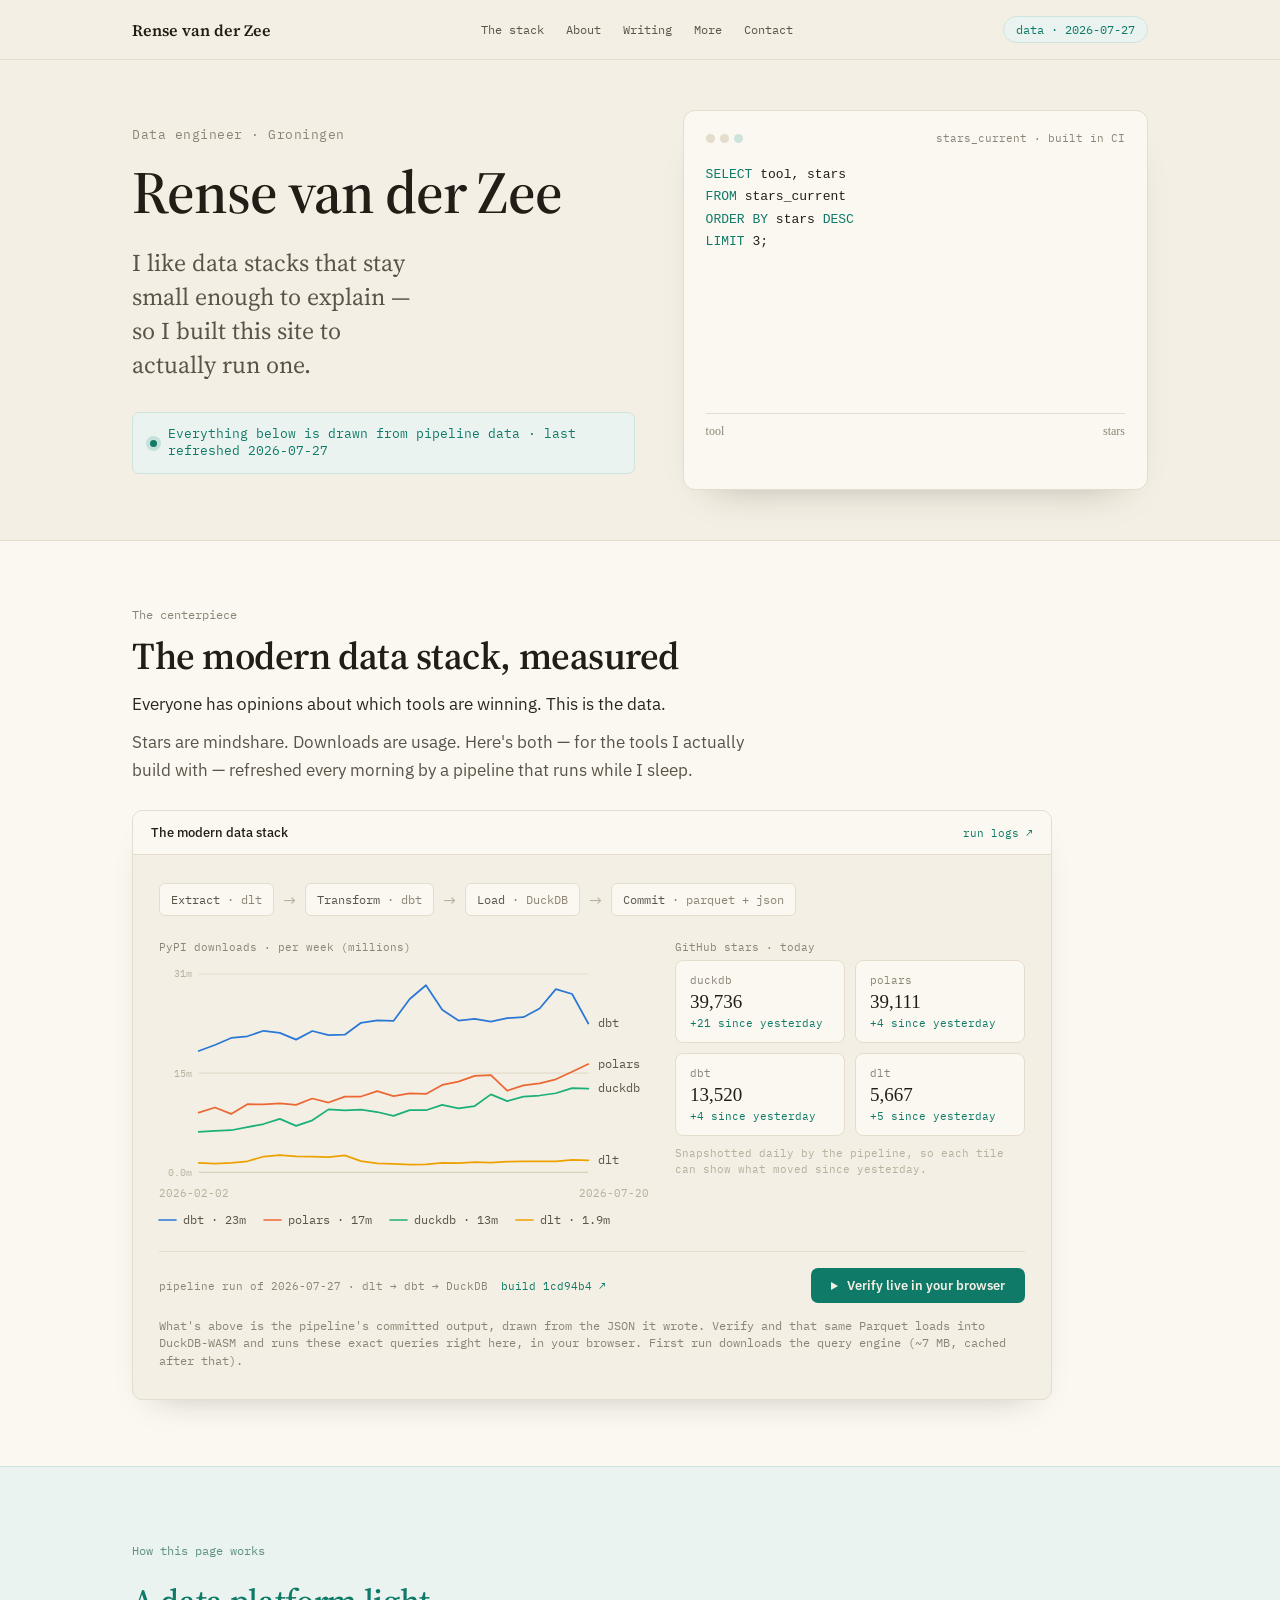
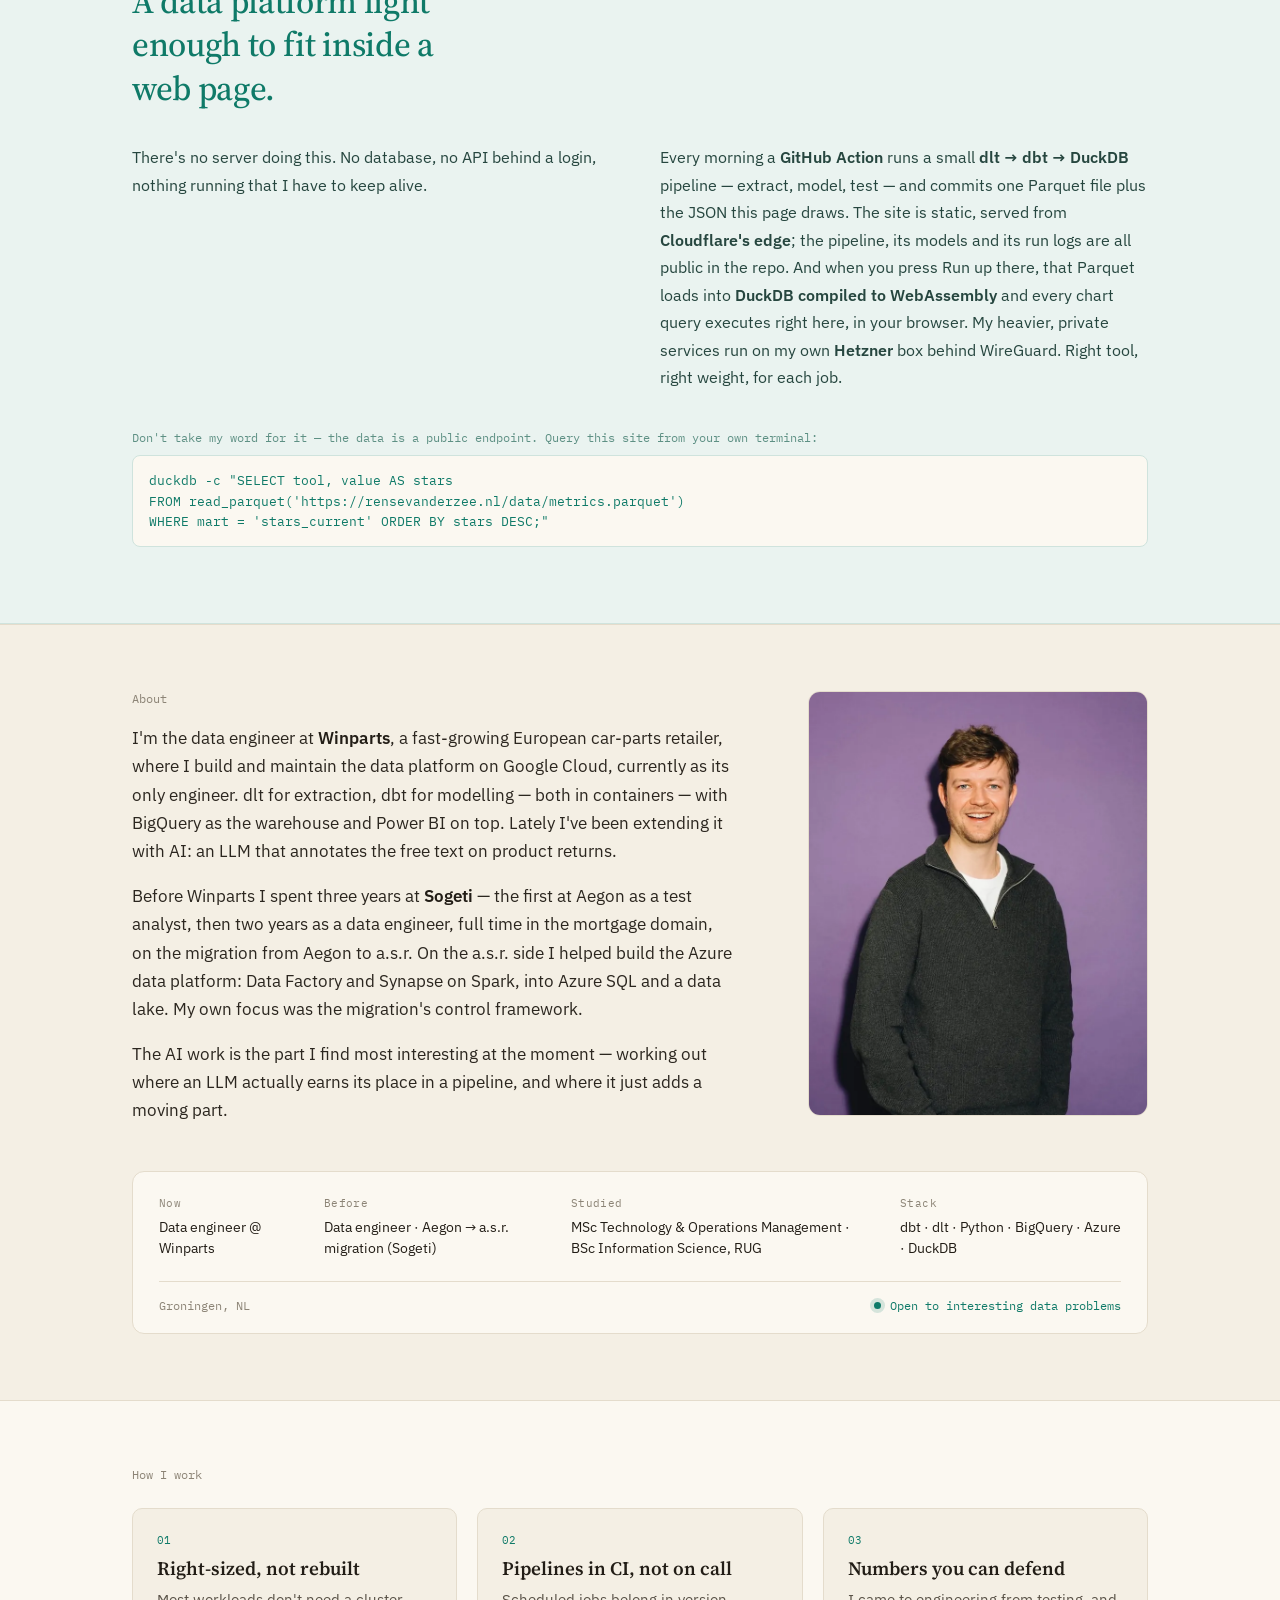
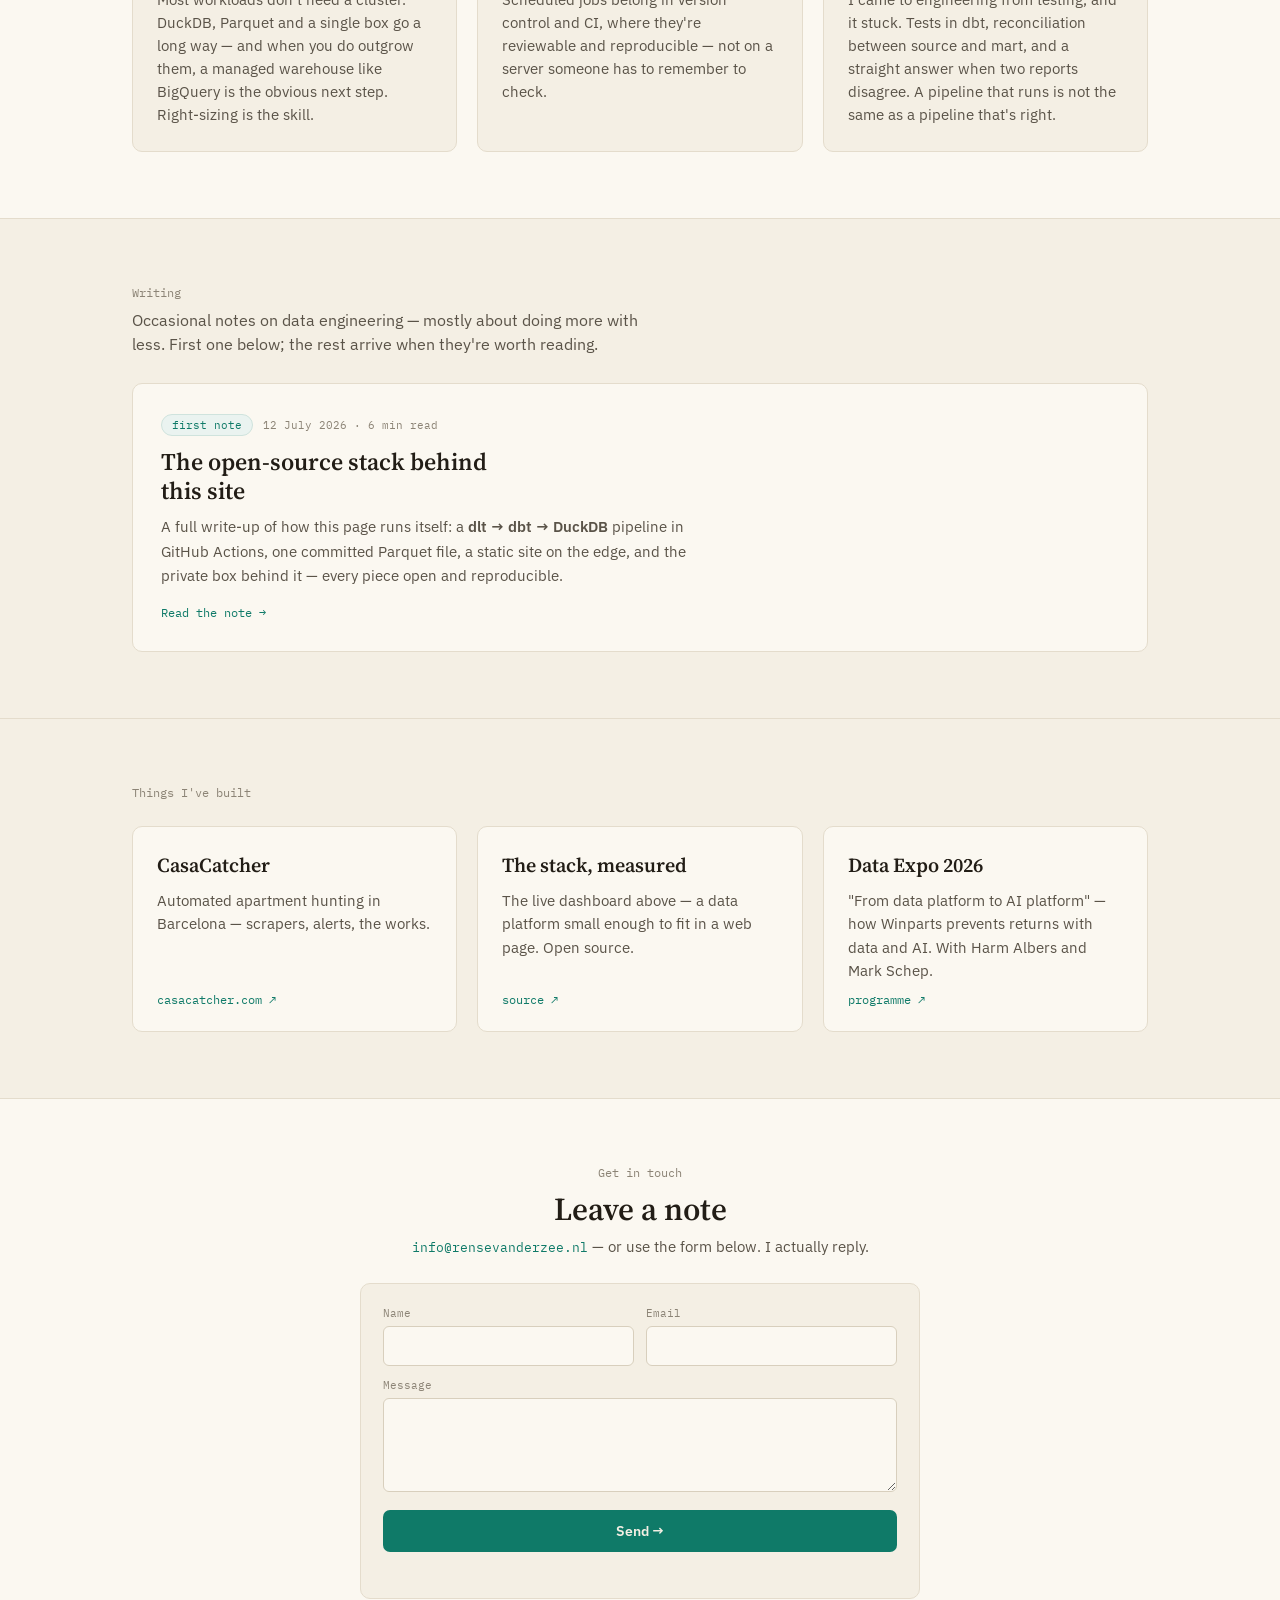
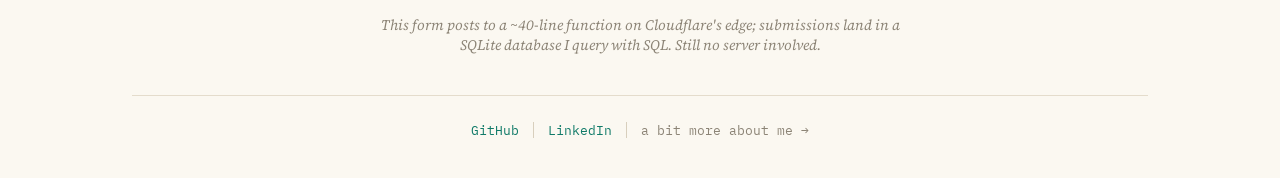
==== commit 50be8805: "Rebuild the About section, the stack widget, and the More page The Dutch-toggle removal was already " ====
--- a/site/index.html
+++ b/site/index.html
@@ -4,7 +4,7 @@
 <meta charset="utf-8">
 <meta name="viewport" content="width=device-width, initial-scale=1">
 <title>Rense van der Zee — Data engineer</title>
-<meta name="description" content="Data engineer in Groningen. I like data stacks that stay small and boring — so I built this site to actually run one: a dlt → dbt → DuckDB pipeline in CI, refreshed daily.">
+<meta name="description" content="Data engineer in Groningen. I like data stacks that stay small enough to explain — so I built this site to actually run one: a dlt → dbt → DuckDB pipeline in CI, refreshed daily.">
 <meta property="og:title" content="Rense van der Zee — Data engineer">
 <meta property="og:description" content="A data platform light enough to fit inside a web page — dlt → dbt → DuckDB, refreshed every morning by CI.">
 <meta property="og:type" content="website">
@@ -15,9 +15,6 @@
 <link rel="preconnect" href="https://fonts.gstatic.com" crossorigin>
 <link href="https://fonts.googleapis.com/css2?family=Source+Serif+4:opsz,wght@8..60,400;8..60,500;8..60,600;8..60,700&family=IBM+Plex+Sans:wght@400;500;600&family=IBM+Plex+Mono:wght@400;500&display=swap" rel="stylesheet">
 <link rel="stylesheet" href="styles.css">
-<link rel="alternate" hreflang="en" href="https://rensevanderzee.nl/">
-<link rel="alternate" hreflang="nl" href="https://rensevanderzee.nl/?lang=nl">
-<link rel="alternate" hreflang="x-default" href="https://rensevanderzee.nl/">
 </head>
 <body>
 
@@ -26,35 +23,13 @@
   <div class="container nav-inner">
     <a href="/" class="nav-brand">Rense van der Zee</a>
     <div class="nav-links">
-      <a href="/#widget" data-i18n="nav.stack">The stack</a>
-      <a href="/#about" data-i18n="nav.about">About</a>
-      <a href="blog.html" data-i18n="nav.writing">Writing</a>
-      <a href="more.html" data-i18n="nav.more">More</a>
-      <a href="/#contact" data-i18n="nav.contact">Contact</a>
+      <a href="/#widget">The stack</a>
+      <a href="/#about">About</a>
+      <a href="blog.html">Writing</a>
+      <a href="more.html">More</a>
+      <a href="/#contact">Contact</a>
     </div>
     <div class="nav-right">
-      <div class="lang-toggle" role="group" aria-label="Language / Taal">
-        <button data-lang="en" aria-pressed="true" title="English">
-          <svg viewBox="0 0 60 30" width="19" height="10" aria-hidden="true">
-            <clipPath id="gbS"><path d="M0,0 v30 h60 v-30 z"/></clipPath>
-            <clipPath id="gbT"><path d="M30,15 h30 v15 z v15 h-30 z h-30 v-15 z v-15 h30 z"/></clipPath>
-            <g clip-path="url(#gbS)">
-              <path d="M0,0 v30 h60 v-30 z" fill="#012169"/>
-              <path d="M0,0 L60,30 M60,0 L0,30" stroke="#fff" stroke-width="6"/>
-              <path d="M0,0 L60,30 M60,0 L0,30" clip-path="url(#gbT)" stroke="#C8102E" stroke-width="4"/>
-              <path d="M30,0 v30 M0,15 h60" stroke="#fff" stroke-width="10"/>
-              <path d="M30,0 v30 M0,15 h60" stroke="#C8102E" stroke-width="6"/>
-            </g>
-          </svg>EN
-        </button>
-        <button data-lang="nl" aria-pressed="false" title="Nederlands">
-          <svg viewBox="0 0 21 15" width="19" height="10" aria-hidden="true">
-            <rect width="21" height="15" fill="#fff"/>
-            <rect width="21" height="5" fill="#AE1C28"/>
-            <rect y="10" width="21" height="5" fill="#21468B"/>
-          </svg>NL
-        </button>
-      </div>
       <span class="nav-badge">data · <span data-updated>…</span></span>
       <button class="nav-toggle" aria-label="Menu" aria-expanded="false"><span></span><span></span><span></span></button>
     </div>
@@ -67,10 +42,10 @@
     <div style="display:flex;flex-direction:column;justify-content:center;padding:56px 0;">
       <div style="font-family:'IBM Plex Mono';font-size:12.5px;letter-spacing:.04em;color:#8C8476;">Data engineer · Groningen</div>
       <h1 class="hero-h1" style="font-family:'Source Serif 4';font-weight:600;font-size:60px;line-height:1;letter-spacing:-.018em;margin:20px 0 0;color:#221D16;">Rense van der Zee</h1>
-      <p data-i18n="hero.sub" style="font-family:'Source Serif 4';font-weight:400;font-size:24px;line-height:1.42;color:#5A5348;max-width:24ch;margin:24px 0 0;">I like data stacks that stay small and boring — so I built this site to actually run one.</p>
+      <p style="font-family:'Source Serif 4';font-weight:400;font-size:24px;line-height:1.42;color:#5A5348;max-width:24ch;margin:24px 0 0;">I like data stacks that stay small enough to explain — so I built this site to actually run one.</p>
       <div style="margin-top:30px;display:inline-flex;align-items:center;gap:11px;border:1px solid #CFE3DD;background:#EAF3F0;border-radius:7px;padding:13px 17px;align-self:flex-start;">
         <span style="width:7px;height:7px;border-radius:50%;background:#0F7A68;box-shadow:0 0 0 4px rgba(15,122,104,.16);flex:none;"></span>
-        <span data-i18n="hero.badge" style="font-family:'IBM Plex Mono';font-size:13px;color:#0F7A68;line-height:1.3;">Everything below is drawn from data a pipeline refreshed this morning · <span data-updated>…</span></span>
+        <span data-hero-badge style="font-family:'IBM Plex Mono';font-size:13px;color:#0F7A68;line-height:1.3;">Everything below is drawn from data a pipeline refreshed this morning · <span data-updated>…</span></span>
       </div>
     </div>
     <div class="hero-media" style="position:relative;min-height:380px;border-radius:12px;overflow:hidden;background:#FBF8F1;border:1px solid #E4DCCC;box-shadow:0 20px 40px -30px rgba(34,29,22,.4);display:flex;flex-direction:column;padding:20px 22px;" aria-label="The SQL query this morning's pipeline ran to rank the top data tools by GitHub stars, with its result.">
@@ -80,7 +55,7 @@
           <span style="width:9px;height:9px;border-radius:50%;background:#E4DCCC;"></span>
           <span style="width:9px;height:9px;border-radius:50%;background:#CFE3DD;"></span>
         </span>
-        <span data-i18n="hero.term" style="margin-left:auto;">stars_current · built this morning in CI</span>
+        <span data-hero-term style="margin-left:auto;">stars_current · built this morning in CI</span>
       </div>
       <pre style="margin:18px 0 0;font-family:'IBM Plex Mono';font-size:13px;line-height:1.65;color:#221D16;white-space:pre-wrap;min-height:126px;"><code data-hero-sql></code><span data-hero-caret style="display:inline-block;width:7px;height:15px;background:#0F7A68;vertical-align:-2px;margin-left:1px;animation:caret 1s steps(1) infinite;"></span></pre>
       <div style="margin-top:auto;">
@@ -106,64 +81,60 @@
 <section id="widget" style="background:#FBF8F1;border-top:1px solid #E4DCCC;padding:66px 0;scroll-margin-top:70px;">
   <div class="container">
     <div style="max-width:62ch;">
-      <div data-i18n="w.eyebrow" style="font-family:'IBM Plex Mono';font-size:12px;color:#8C8476;margin-bottom:14px;">The centerpiece</div>
-      <h2 class="section-h2" data-i18n="w.h2" style="font-family:'Source Serif 4';font-weight:600;font-size:38px;line-height:1.06;letter-spacing:-.012em;margin:0 0 14px;color:#221D16;">The modern data stack, measured</h2>
-      <p data-i18n="w.p1" style="font-size:16.5px;line-height:1.7;color:#2b261f;margin:0 0 10px;">Everyone has opinions about which tools are winning. This is the data.</p>
-      <p data-i18n="w.p2" style="font-size:16.5px;line-height:1.7;color:#5A5348;margin:0 0 26px;">Stars are mindshare. Downloads are usage. Here's both — for the tools I actually build with — refreshed every morning by a pipeline that runs while I sleep.</p>
+      <div style="font-family:'IBM Plex Mono';font-size:12px;color:#8C8476;margin-bottom:14px;">The centerpiece</div>
+      <h2 class="section-h2" style="font-family:'Source Serif 4';font-weight:600;font-size:38px;line-height:1.06;letter-spacing:-.012em;margin:0 0 14px;color:#221D16;">The modern data stack, measured</h2>
+      <p style="font-size:16.5px;line-height:1.7;color:#2b261f;margin:0 0 10px;">Everyone has opinions about which tools are winning. This is the data.</p>
+      <p style="font-size:16.5px;line-height:1.7;color:#5A5348;margin:0 0 26px;">Stars are mindshare. Downloads are usage. Here's both — for the tools I actually build with — refreshed every morning by a pipeline that runs while I sleep.</p>
     </div>
     <div style="background:#F4EFE4;border:1px solid #E4DCCC;border-radius:10px;overflow:hidden;box-shadow:0 16px 34px -24px rgba(34,29,22,.34);max-width:920px;">
       <div style="display:flex;align-items:center;justify-content:space-between;gap:12px;border-bottom:1px solid #E4DCCC;background:#FBF8F1;padding:13px 18px;">
-        <span data-i18n="tab.data" style="font-family:'IBM Plex Sans';font-size:13px;font-weight:500;color:#221D16;">The modern data stack</span>
-        <a data-i18n="w.logs" href="https://github.com/Rensez97/personal-site/actions/workflows/pipeline.yml" target="_blank" rel="noopener" style="font-family:'IBM Plex Mono';font-size:11px;">run logs ↗</a>
-      </div>
-
-      <div data-panel="idle" style="padding:32px 26px 30px;">
-        <div data-i18n="idle.label" style="font-family:'IBM Plex Mono';font-size:12px;color:#8C8476;margin-bottom:20px;">Pipeline · idle</div>
-        <div style="display:flex;align-items:center;gap:9px;flex-wrap:wrap;margin-bottom:28px;">
+        <span style="font-family:'IBM Plex Sans';font-size:13px;font-weight:500;color:#221D16;">The modern data stack</span>
+        <a href="https://github.com/Rensez97/personal-site/actions/workflows/pipeline.yml" target="_blank" rel="noopener" style="font-family:'IBM Plex Mono';font-size:11px;">run logs ↗</a>
+      </div>
+
+      <div data-panel="ready" style="padding:28px 26px 30px;">
+        <div style="display:flex;align-items:center;gap:9px;flex-wrap:wrap;margin-bottom:24px;">
           <span style="font-family:'IBM Plex Mono';font-size:11.5px;color:#5A5348;background:#FBF8F1;border:1px solid #E4DCCC;padding:8px 11px;border-radius:6px;white-space:nowrap;">Extract <span style="color:#8C8476;">· dlt</span></span>
           <span style="color:#B8AF9C;">→</span>
           <span style="font-family:'IBM Plex Mono';font-size:11.5px;color:#5A5348;background:#FBF8F1;border:1px solid #E4DCCC;padding:8px 11px;border-radius:6px;white-space:nowrap;">Transform <span style="color:#8C8476;">· dbt</span></span>
           <span style="color:#B8AF9C;">→</span>
           <span style="font-family:'IBM Plex Mono';font-size:11.5px;color:#5A5348;background:#FBF8F1;border:1px solid #E4DCCC;padding:8px 11px;border-radius:6px;white-space:nowrap;">Load <span style="color:#8C8476;">· DuckDB</span></span>
           <span style="color:#B8AF9C;">→</span>
-          <span data-i18n="idle.chip4" style="font-family:'IBM Plex Mono';font-size:11.5px;color:#5A5348;background:#FBF8F1;border:1px solid #E4DCCC;padding:8px 11px;border-radius:6px;white-space:nowrap;">Commit <span style="color:#8C8476;">· parquet + json</span></span>
+          <span style="font-family:'IBM Plex Mono';font-size:11.5px;color:#5A5348;background:#FBF8F1;border:1px solid #E4DCCC;padding:8px 11px;border-radius:6px;white-space:nowrap;">Commit <span style="color:#8C8476;">· parquet + json</span></span>
         </div>
-        <button data-run style="display:inline-flex;align-items:center;gap:10px;background:#0F7A68;color:#F4EFE4;border:none;font-family:'IBM Plex Sans';font-weight:600;font-size:14px;padding:12px 20px;border-radius:7px;cursor:pointer;">
-          <span style="display:inline-block;width:0;height:0;border-left:8px solid currentColor;border-top:5px solid transparent;border-bottom:5px solid transparent;"></span><span data-i18n="idle.run">Replay this morning's run</span>
-        </button>
-        <div data-i18n="idle.note" style="font-family:'IBM Plex Mono';font-size:11.5px;color:#8C8476;margin-top:14px;line-height:1.5;">The real run happened in CI while I slept. This replays it — then loads the Parquet it committed into DuckDB-WASM and runs the queries right here, in your browser. First run downloads the query engine (~7 MB, cached after that).</div>
+        <div style="display:flex;gap:26px;flex-wrap:wrap;">
+          <div style="flex:1.4;min-width:280px;">
+            <div style="font-family:'IBM Plex Mono';font-size:11px;color:#8C8476;margin-bottom:6px;">PyPI downloads · per week (millions)</div>
+            <div data-chart="downloads"></div>
+            <div data-chart-range="downloads" style="display:flex;justify-content:space-between;font-family:'IBM Plex Mono';font-size:10.5px;color:#B8AF9C;margin-top:4px;"><span></span><span></span></div>
+            <div data-legend style="display:flex;gap:18px;flex-wrap:wrap;margin-top:12px;"></div>
+          </div>
+          <div style="flex:1;min-width:220px;">
+            <div style="font-family:'IBM Plex Mono';font-size:11px;color:#8C8476;margin-bottom:6px;">GitHub stars · today</div>
+            <div data-star-tiles style="display:grid;grid-template-columns:1fr 1fr;gap:10px;"></div>
+            <div style="font-family:'IBM Plex Mono';font-size:10.5px;color:#B8AF9C;margin-top:10px;line-height:1.5;">Snapshotted daily by the pipeline, so each tile can show what moved since yesterday.</div>
+          </div>
+        </div>
+        <div style="display:flex;justify-content:space-between;align-items:center;gap:12px;flex-wrap:wrap;margin-top:24px;border-top:1px solid #E4DCCC;padding-top:16px;">
+          <span style="font-family:'IBM Plex Mono';font-size:11px;color:#8C8476;"><span>pipeline run of</span> <span data-updated>…</span> · dlt → dbt → DuckDB<span data-engine style="color:#0F7A68;"></span> <a data-build hidden target="_blank" rel="noopener" style="font-size:11px;margin-left:6px;">build</a></span>
+          <button data-run style="display:inline-flex;align-items:center;justify-content:center;gap:9px;margin-left:auto;min-width:214px;background:#0F7A68;color:#F4EFE4;border:none;font-family:'IBM Plex Sans';font-weight:600;font-size:13px;padding:9px 16px;border-radius:7px;cursor:pointer;white-space:nowrap;">
+            <span style="display:inline-block;width:0;height:0;border-left:7px solid currentColor;border-top:4.5px solid transparent;border-bottom:4.5px solid transparent;"></span><span>Verify live in your browser</span>
+          </button>
+        </div>
+        <div style="font-family:'IBM Plex Mono';font-size:11.5px;color:#8C8476;margin-top:14px;line-height:1.5;">What's above is the pipeline's committed output, drawn from the JSON it wrote. Verify and that same Parquet loads into DuckDB-WASM and runs these exact queries right here, in your browser. First run downloads the query engine (~7 MB, cached after that).</div>
       </div>
 
       <div data-panel="running" hidden style="padding:32px 26px 30px;">
-        <div data-i18n="run.label" style="font-family:'IBM Plex Mono';font-size:12px;color:#0F7A68;margin-bottom:20px;">Pipeline · running</div>
+        <div style="font-family:'IBM Plex Mono';font-size:12px;color:#0F7A68;margin-bottom:20px;">Pipeline · running</div>
         <div style="display:flex;gap:12px;">
           <div style="flex:1;border:1px solid #E4DCCC;background:#FBF8F1;color:#8C8476;padding:14px 8px;border-radius:7px;text-align:center;font-family:'IBM Plex Mono';animation:nodeOn .5s ease 0s forwards;"><div style="font-size:13px;font-weight:500;">Extract</div><div style="font-size:10px;margin-top:4px;">dlt · github+pypi</div></div>
           <div style="flex:1;border:1px solid #E4DCCC;background:#FBF8F1;color:#8C8476;padding:14px 8px;border-radius:7px;text-align:center;font-family:'IBM Plex Mono';animation:nodeOn .5s ease .5s forwards;"><div style="font-size:13px;font-weight:500;">Transform</div><div style="font-size:10px;margin-top:4px;">dbt · models</div></div>
           <div style="flex:1;border:1px solid #E4DCCC;background:#FBF8F1;color:#8C8476;padding:14px 8px;border-radius:7px;text-align:center;font-family:'IBM Plex Mono';animation:nodeOn .5s ease 1s forwards;"><div style="font-size:13px;font-weight:500;">Load</div><div style="font-size:10px;margin-top:4px;">duckdb · marts</div></div>
         </div>
         <div style="height:4px;background:#E4DCCC;border-radius:2px;overflow:hidden;margin-top:20px;"><div style="height:100%;background:#0F7A68;animation:barflow 1.7s linear forwards;"></div></div>
-        <div data-i18n="run.note" style="font-family:'IBM Plex Mono';font-size:11.5px;color:#8C8476;margin-top:12px;">streaming parquet → duckdb-wasm …</div>
-      </div>
-
-      <div data-panel="loaded" hidden style="padding:28px 26px;animation:fadeUp .5s ease;">
-        <div style="display:flex;gap:26px;flex-wrap:wrap;">
-          <div style="flex:1.4;min-width:280px;">
-            <div data-i18n="chart.downloads" style="font-family:'IBM Plex Mono';font-size:11px;color:#8C8476;margin-bottom:6px;">PyPI downloads · per week (millions)</div>
-            <div data-chart="downloads"></div>
-            <div data-chart-range="downloads" style="display:flex;justify-content:space-between;font-family:'IBM Plex Mono';font-size:10.5px;color:#B8AF9C;margin-top:4px;"><span></span><span></span></div>
-            <div data-legend style="display:flex;gap:18px;flex-wrap:wrap;margin-top:12px;"></div>
-          </div>
-          <div style="flex:1;min-width:220px;">
-            <div data-i18n="chart.stars" style="font-family:'IBM Plex Mono';font-size:11px;color:#8C8476;margin-bottom:6px;">GitHub stars · today</div>
-            <div data-star-tiles style="display:grid;grid-template-columns:1fr 1fr;gap:10px;"></div>
-            <div data-i18n="chart.starsub" style="font-family:'IBM Plex Mono';font-size:10.5px;color:#B8AF9C;margin-top:10px;line-height:1.5;">Snapshotted daily by the pipeline — the history chart grows as the snapshots pile up.</div>
-          </div>
-        </div>
-        <div style="display:flex;justify-content:space-between;align-items:center;gap:12px;flex-wrap:wrap;margin-top:24px;border-top:1px solid #E4DCCC;padding-top:16px;">
-          <span style="font-family:'IBM Plex Mono';font-size:11px;color:#8C8476;"><span data-i18n="loaded.src">pipeline run of</span> <span data-updated>…</span> · dlt → dbt → DuckDB<span data-engine style="color:#0F7A68;"></span> <a data-build hidden target="_blank" rel="noopener" style="font-size:11px;margin-left:6px;">build</a></span>
-          <button data-reset data-i18n="loaded.reset" style="background:transparent;border:1px solid #D8CFBD;color:#5A5348;font-family:'IBM Plex Mono';font-size:11.5px;padding:6px 12px;border-radius:6px;cursor:pointer;">Reset ↺</button>
-        </div>
-      </div>
+        <div style="font-family:'IBM Plex Mono';font-size:11.5px;color:#8C8476;margin-top:12px;">streaming parquet → duckdb-wasm …</div>
+      </div>
+
     </div>
   </div>
 </section>
@@ -171,14 +142,14 @@
 <!-- COLOPHON band -->
 <section id="colophon" style="background:#EAF3F0;border-top:1px solid #CFE3DD;border-bottom:1px solid #CFE3DD;padding:76px 0;scroll-margin-top:60px;">
   <div class="container">
-    <div data-i18n="c.eyebrow" style="font-family:'IBM Plex Mono';font-size:12px;color:#5E9084;margin-bottom:22px;">How this page works</div>
-    <p data-i18n="c.lead" style="font-family:'Source Serif 4';font-weight:500;font-size:34px;line-height:1.28;letter-spacing:-.01em;color:#0F7A68;margin:0 0 34px;max-width:20ch;">A data platform light enough to fit inside a web page.</p>
+    <div style="font-family:'IBM Plex Mono';font-size:12px;color:#5E9084;margin-bottom:22px;">How this page works</div>
+    <p style="font-family:'Source Serif 4';font-weight:500;font-size:34px;line-height:1.28;letter-spacing:-.01em;color:#0F7A68;margin:0 0 34px;max-width:20ch;">A data platform light enough to fit inside a web page.</p>
     <div class="two-col">
-      <p data-i18n="c.p1" style="font-size:16px;line-height:1.72;color:#26463f;margin:0;">There's no server doing this. No database, no API behind a login, nothing to page me at 3am.</p>
-      <p data-i18n="c.p2" style="font-size:16px;line-height:1.72;color:#26463f;margin:0;">Every morning a <strong style="font-weight:600;">GitHub Action</strong> runs a small <strong style="font-weight:600;">dlt → dbt → DuckDB</strong> pipeline — extract, model, test — and commits one Parquet file plus the JSON this page draws. The site is static, served from <strong style="font-weight:600;">Cloudflare's edge</strong>; the pipeline, its models and its run logs are all public in the repo. And when you press Run up there, that Parquet loads into <strong style="font-weight:600;">DuckDB compiled to WebAssembly</strong> and every chart query executes right here, in your browser. My heavier, private services run on my own <strong style="font-weight:600;">Hetzner</strong> box behind WireGuard. Right tool, right weight, for each job.</p>
+      <p style="font-size:16px;line-height:1.72;color:#26463f;margin:0;">There's no server doing this. No database, no API behind a login, nothing running that I have to keep alive.</p>
+      <p style="font-size:16px;line-height:1.72;color:#26463f;margin:0;">Every morning a <strong style="font-weight:600;">GitHub Action</strong> runs a small <strong style="font-weight:600;">dlt → dbt → DuckDB</strong> pipeline — extract, model, test — and commits one Parquet file plus the JSON this page draws. The site is static, served from <strong style="font-weight:600;">Cloudflare's edge</strong>; the pipeline, its models and its run logs are all public in the repo. And when you press Run up there, that Parquet loads into <strong style="font-weight:600;">DuckDB compiled to WebAssembly</strong> and every chart query executes right here, in your browser. My heavier, private services run on my own <strong style="font-weight:600;">Hetzner</strong> box behind WireGuard. Right tool, right weight, for each job.</p>
     </div>
     <div style="margin-top:38px;">
-      <div data-i18n="c.try" style="font-family:'IBM Plex Mono';font-size:12px;color:#5E9084;margin-bottom:10px;">Don't take my word for it — the data is a public endpoint. Query this site from your own terminal:</div>
+      <div style="font-family:'IBM Plex Mono';font-size:12px;color:#5E9084;margin-bottom:10px;">Don't take my word for it — the data is a public endpoint. Query this site from your own terminal:</div>
       <pre style="margin:0;font-family:'IBM Plex Mono';font-size:12.5px;line-height:1.65;color:#0F7A68;background:#FBF8F1;border:1px solid #CFE3DD;border-radius:8px;padding:14px 16px;overflow-x:auto;">duckdb -c "SELECT tool, value AS stars
 FROM read_parquet('https://rensevanderzee.nl/data/metrics.parquet')
 WHERE mart = 'stars_current' ORDER BY stars DESC;"</pre>
@@ -188,49 +159,60 @@
 
 <!-- ABOUT band -->
 <section id="about" style="border-top:1px solid #E4DCCC;padding:66px 0;scroll-margin-top:60px;">
-  <div class="container about-grid">
-    <div>
-      <div data-i18n="about.eyebrow" style="font-family:'IBM Plex Mono';font-size:12px;color:#8C8476;margin-bottom:18px;">About</div>
-      <p data-i18n="about.p1" style="font-size:16.5px;line-height:1.72;color:#2b261f;margin:0 0 16px;max-width:60ch;">I'm currently building the data platform at <strong style="font-weight:600;color:#221D16;">Winparts</strong>, a fast-growing European car-parts retailer.</p>
-      <p data-i18n="about.p2" style="font-size:16.5px;line-height:1.72;color:#2b261f;margin:0 0 16px;max-width:60ch;">Before that I contributed to one of the largest data migrations in the Netherlands — the mortgage migration at <strong style="font-weight:600;color:#221D16;">a.s.r. / Aegon</strong> — through Sogeti, first as a data engineer and before that as a test analyst.</p>
-      <p data-i18n="about.p3" style="font-size:16.5px;line-height:1.72;color:#2b261f;margin:0 0 16px;max-width:60ch;"><strong style="font-weight:600;color:#221D16;">MSc</strong> in Technology &amp; Operations Management and <strong style="font-weight:600;color:#221D16;">BSc</strong> in Information Science, both from the <strong style="font-weight:600;color:#221D16;">University of Groningen</strong>.</p>
-      <p data-i18n="about.p4" style="font-size:16.5px;line-height:1.72;color:#2b261f;margin:0;max-width:60ch;">I have a bias: right-sized over heavyweight. By day that means <strong style="font-weight:600;color:#221D16;">BigQuery</strong> with dlt and dbt in containers — at Winparts' scale, a managed warehouse is the boring choice. This site runs the other end of the spectrum: a fully open-source stack light enough to live in CI. The point is never the tool; it's matching the weight of the platform to the size of the problem.</p>
-    </div>
-    <aside class="about-media" style="background:#FBF8F1;border:1px solid #E4DCCC;border-radius:12px;padding:22px 24px;">
-      <div data-i18n="glance.title" style="font-family:'IBM Plex Mono';font-size:11px;color:#8C8476;letter-spacing:.04em;margin-bottom:16px;">At a glance</div>
-      <dl style="margin:0;display:grid;grid-template-columns:auto 1fr;gap:12px 16px;font-size:13.5px;line-height:1.5;">
-        <dt data-i18n="glance.based" style="font-family:'IBM Plex Mono';font-size:11px;color:#8C8476;">Based</dt><dd style="margin:0;color:#221D16;">Groningen, NL</dd>
-        <dt data-i18n="glance.now" style="font-family:'IBM Plex Mono';font-size:11px;color:#8C8476;">Now</dt><dd data-i18n="glance.now.v" style="margin:0;color:#221D16;">Data platform @ Winparts</dd>
-        <dt data-i18n="glance.reach" style="font-family:'IBM Plex Mono';font-size:11px;color:#8C8476;">Reaches for</dt><dd style="margin:0;color:#221D16;">DuckDB · dbt · dlt · Parquet</dd>
-        <dt data-i18n="glance.studied" style="font-family:'IBM Plex Mono';font-size:11px;color:#8C8476;">Studied</dt><dd data-i18n="glance.studied.v" style="margin:0;color:#221D16;">MSc TOM · BSc Information Science, RUG</dd>
-        <dt data-i18n="glance.runs" style="font-family:'IBM Plex Mono';font-size:11px;color:#8C8476;">This runs on</dt><dd style="margin:0;color:#221D16;">Cloudflare edge · Hetzner + WireGuard</dd>
+  <div class="container">
+    <div class="about-grid">
+      <div>
+        <div style="font-family:'IBM Plex Mono';font-size:12px;color:#8C8476;margin-bottom:18px;">About</div>
+        <p style="font-size:16.5px;line-height:1.72;color:#2b261f;margin:0 0 16px;max-width:60ch;">I'm the data engineer at <strong style="font-weight:600;color:#221D16;">Winparts</strong>, a fast-growing European car-parts retailer, where I build and maintain the data platform on Google Cloud, currently as its only engineer. dlt for extraction, dbt for modelling &mdash; both in containers &mdash; with BigQuery as the warehouse and Power BI on top. Lately I've been extending it with AI: an LLM that annotates the free text on product returns.</p>
+        <p style="font-size:16.5px;line-height:1.72;color:#2b261f;margin:0 0 16px;max-width:60ch;">Before Winparts I spent three years at <strong style="font-weight:600;color:#221D16;">Sogeti</strong> &mdash; the first at Aegon as a test analyst, then two years as a data engineer, full time in the mortgage domain, on the migration from Aegon to a.s.r. On the a.s.r. side I helped build the Azure data platform: Data Factory and Synapse on Spark, into Azure SQL and a data lake. My own focus was the migration's control framework.</p>
+        <p style="font-size:16.5px;line-height:1.72;color:#2b261f;margin:0;max-width:60ch;">The AI work is the part I find most interesting at the moment &mdash; working out where an LLM actually earns its place in a pipeline, and where it just adds a moving part.</p>
+      </div>
+      <aside class="about-media">
+        <figure style="margin:0;">
+          <picture>
+            <source srcset="img/rense.webp" type="image/webp">
+            <img src="img/rense.jpg" width="720" height="900" loading="lazy" decoding="async"
+                 alt="Rense van der Zee"
+                 style="display:block;width:100%;height:auto;aspect-ratio:4/5;object-fit:cover;border:1px solid #E4DCCC;border-radius:12px;">
+          </picture>
+        </figure>
+      </aside>
+    </div>
+
+    <div class="glance">
+      <dl class="glance-grid">
+        <div class="g-now"><dt>Now</dt><dd>Data engineer @ Winparts</dd></div>
+        <div class="g-before"><dt>Before</dt><dd>Data engineer &middot; Aegon &rarr; a.s.r. migration (Sogeti)</dd></div>
+        <div class="g-studied"><dt>Studied</dt><dd>MSc Technology &amp; Operations Management &middot; BSc Information Science, RUG</dd></div>
+        <div class="g-stack"><dt>Stack</dt><dd>dbt &middot; dlt &middot; Python &middot; BigQuery &middot; Azure &middot; DuckDB</dd></div>
       </dl>
-      <div style="margin-top:18px;padding-top:16px;border-top:1px solid #E4DCCC;font-family:'IBM Plex Mono';font-size:11px;color:#0F7A68;">
-        <span style="display:inline-block;width:7px;height:7px;border-radius:50%;background:#0F7A68;box-shadow:0 0 0 4px rgba(15,122,104,.16);margin-right:8px;"></span><span data-i18n="glance.open">Open to interesting data problems</span>
-      </div>
-    </aside>
+      <div class="glance-foot">
+        <span>Groningen, NL</span>
+        <span class="glance-status">Open to interesting data problems</span>
+      </div>
+    </div>
   </div>
 </section>
 
 <!-- HOW I WORK band -->
 <section id="approach" style="background:#FBF8F1;border-top:1px solid #E4DCCC;padding:66px 0;">
   <div class="container">
-    <div data-i18n="hw.eyebrow" style="font-family:'IBM Plex Mono';font-size:12px;color:#8C8476;margin-bottom:26px;">How I work</div>
+    <div style="font-family:'IBM Plex Mono';font-size:12px;color:#8C8476;margin-bottom:26px;">How I work</div>
     <div class="card-grid">
       <div style="background:#F4EFE4;border:1px solid #E4DCCC;border-radius:10px;padding:24px;">
         <div style="font-family:'IBM Plex Mono';font-size:11px;color:#0F7A68;margin-bottom:10px;">01</div>
-        <h3 data-i18n="hw.c1.h" style="font-family:'Source Serif 4';font-weight:600;font-size:19px;line-height:1.2;color:#221D16;margin:0 0 8px;">Right-sized, not rebuilt</h3>
-        <p data-i18n="hw.c1.p" style="font-size:14.5px;line-height:1.6;color:#5A5348;margin:0;">Most workloads don't need a cluster. DuckDB, Parquet and a single box go a long way — and when you do outgrow them, a managed warehouse like BigQuery is the boring next step. Right-sizing is the skill.</p>
+        <h3 style="font-family:'Source Serif 4';font-weight:600;font-size:19px;line-height:1.2;color:#221D16;margin:0 0 8px;">Right-sized, not rebuilt</h3>
+        <p style="font-size:14.5px;line-height:1.6;color:#5A5348;margin:0;">Most workloads don't need a cluster. DuckDB, Parquet and a single box go a long way — and when you do outgrow them, a managed warehouse like BigQuery is the obvious next step. Right-sizing is the skill.</p>
       </div>
       <div style="background:#F4EFE4;border:1px solid #E4DCCC;border-radius:10px;padding:24px;">
         <div style="font-family:'IBM Plex Mono';font-size:11px;color:#0F7A68;margin-bottom:10px;">02</div>
-        <h3 data-i18n="hw.c2.h" style="font-family:'Source Serif 4';font-weight:600;font-size:19px;line-height:1.2;color:#221D16;margin:0 0 8px;">Pipelines in CI, not on call</h3>
-        <p data-i18n="hw.c2.p" style="font-size:14.5px;line-height:1.6;color:#5A5348;margin:0;">Scheduled jobs belong in version control and CI, where they're reviewable and reproducible — not on a server someone has to babysit at 3am.</p>
+        <h3 style="font-family:'Source Serif 4';font-weight:600;font-size:19px;line-height:1.2;color:#221D16;margin:0 0 8px;">Pipelines in CI, not on call</h3>
+        <p style="font-size:14.5px;line-height:1.6;color:#5A5348;margin:0;">Scheduled jobs belong in version control and CI, where they're reviewable and reproducible — not on a server someone has to remember to check.</p>
       </div>
       <div style="background:#F4EFE4;border:1px solid #E4DCCC;border-radius:10px;padding:24px;">
         <div style="font-family:'IBM Plex Mono';font-size:11px;color:#0F7A68;margin-bottom:10px;">03</div>
-        <h3 data-i18n="hw.c3.h" style="font-family:'Source Serif 4';font-weight:600;font-size:19px;line-height:1.2;color:#221D16;margin:0 0 8px;">Boring that stays up</h3>
-        <p data-i18n="hw.c3.p" style="font-size:14.5px;line-height:1.6;color:#5A5348;margin:0;">Fewer moving parts, clearer failure modes, less to page you about. The best infrastructure is the kind you stop thinking about.</p>
+        <h3 style="font-family:'Source Serif 4';font-weight:600;font-size:19px;line-height:1.2;color:#221D16;margin:0 0 8px;">Numbers you can defend</h3>
+        <p style="font-size:14.5px;line-height:1.6;color:#5A5348;margin:0;">I came to engineering from testing, and it stuck. Tests in dbt, reconciliation between source and mart, and a straight answer when two reports disagree. A pipeline that runs is not the same as a pipeline that's right.</p>
       </div>
     </div>
   </div>
@@ -240,17 +222,17 @@
 <section id="writing" style="border-top:1px solid #E4DCCC;padding:66px 0;">
   <div class="container">
     <div style="margin-bottom:26px;">
-      <div data-i18n="wr.eyebrow" style="font-family:'IBM Plex Mono';font-size:12px;color:#8C8476;margin-bottom:8px;">Writing</div>
-      <p data-i18n="wr.intro" style="font-size:15.5px;line-height:1.6;color:#5A5348;margin:0;max-width:52ch;">Occasional notes on data engineering — mostly about doing more with less. First one below; the rest arrive when they're worth reading.</p>
+      <div style="font-family:'IBM Plex Mono';font-size:12px;color:#8C8476;margin-bottom:8px;">Writing</div>
+      <p style="font-size:15.5px;line-height:1.6;color:#5A5348;margin:0;max-width:52ch;">Occasional notes on data engineering — mostly about doing more with less. First one below; the rest arrive when they're worth reading.</p>
     </div>
     <a href="blog/the-stack-behind-this-site.html" style="text-decoration:none;display:block;background:#FBF8F1;border:1px solid #E4DCCC;border-radius:10px;padding:30px 28px;">
       <div style="display:flex;align-items:center;gap:10px;font-family:'IBM Plex Mono';font-size:10.5px;color:#0F7A68;margin-bottom:12px;">
-        <span data-i18n="wr.badge" style="border:1px solid #CFE3DD;background:#EAF3F0;border-radius:20px;padding:3px 10px;">first note</span>
-        <span data-i18n="wr.progress" style="color:#8C8476;">12 July 2026 · 6 min read</span>
-      </div>
-      <h3 data-i18n="wr.title" style="font-family:'Source Serif 4';font-weight:600;font-size:24px;line-height:1.18;color:#221D16;margin:0 0 10px;max-width:30ch;">The open-source stack behind this site</h3>
-      <p data-i18n="wr.p" style="font-size:15px;line-height:1.65;color:#5A5348;margin:0;max-width:62ch;">A full write-up of how this page runs itself: a <strong style="font-weight:600;">dlt → dbt → DuckDB</strong> pipeline in GitHub Actions, one committed Parquet file, a static site on the edge, and the private box behind it — every piece open and reproducible.</p>
-      <span data-i18n="wr.read" style="display:inline-block;margin-top:16px;font-family:'IBM Plex Mono';font-size:12px;color:#0F7A68;">Read the note →</span>
+        <span style="border:1px solid #CFE3DD;background:#EAF3F0;border-radius:20px;padding:3px 10px;">first note</span>
+        <span style="color:#8C8476;">12 July 2026 · 6 min read</span>
+      </div>
+      <h3 style="font-family:'Source Serif 4';font-weight:600;font-size:24px;line-height:1.18;color:#221D16;margin:0 0 10px;max-width:30ch;">The open-source stack behind this site</h3>
+      <p style="font-size:15px;line-height:1.65;color:#5A5348;margin:0;max-width:62ch;">A full write-up of how this page runs itself: a <strong style="font-weight:600;">dlt → dbt → DuckDB</strong> pipeline in GitHub Actions, one committed Parquet file, a static site on the edge, and the private box behind it — every piece open and reproducible.</p>
+      <span style="display:inline-block;margin-top:16px;font-family:'IBM Plex Mono';font-size:12px;color:#0F7A68;">Read the note →</span>
     </a>
   </div>
 </section>
@@ -258,11 +240,11 @@
 <!-- PROJECTS band -->
 <section id="projects" style="border-top:1px solid #E4DCCC;padding:66px 0;scroll-margin-top:60px;">
   <div class="container">
-    <div data-i18n="pr.eyebrow" style="font-family:'IBM Plex Mono';font-size:12px;color:#8C8476;margin-bottom:26px;">Things I've built</div>
+    <div style="font-family:'IBM Plex Mono';font-size:12px;color:#8C8476;margin-bottom:26px;">Things I've built</div>
     <div class="card-grid">
-      <div style="background:#FBF8F1;border:1px solid #E4DCCC;border-radius:10px;padding:24px;display:flex;flex-direction:column;gap:10px;"><h3 style="font-family:'Source Serif 4';font-weight:600;font-size:20px;color:#221D16;margin:0;">CasaCatcher</h3><p data-i18n="pr.c1.p" style="font-size:14.5px;line-height:1.6;color:#5A5348;margin:0;flex:1;">Automated apartment hunting in Barcelona — scrapers, alerts, the works.</p><a href="https://casacatcher.com" target="_blank" rel="noopener" style="font-family:'IBM Plex Mono';font-size:11.5px;">casacatcher.com ↗</a></div>
-      <div style="background:#FBF8F1;border:1px solid #E4DCCC;border-radius:10px;padding:24px;display:flex;flex-direction:column;gap:10px;"><h3 data-i18n="pr.c2.h" style="font-family:'Source Serif 4';font-weight:600;font-size:20px;color:#221D16;margin:0;">The stack, measured</h3><p data-i18n="pr.c2.p" style="font-size:14.5px;line-height:1.6;color:#5A5348;margin:0;flex:1;">The live dashboard above — a data platform small enough to fit in a web page. Open source.</p><a href="https://github.com/Rensez97/personal-site" target="_blank" rel="noopener" style="font-family:'IBM Plex Mono';font-size:11.5px;">source ↗</a></div>
-      <div style="background:#FBF8F1;border:1px solid #E4DCCC;border-radius:10px;padding:24px;display:flex;flex-direction:column;gap:10px;"><h3 style="font-family:'Source Serif 4';font-weight:600;font-size:20px;color:#221D16;margin:0;">Data Expo 2026</h3><p data-i18n="pr.c3.p" style="font-size:14.5px;line-height:1.6;color:#5A5348;margin:0;flex:1;">Speaking in Utrecht on lightweight data platforms — doing more with less.</p><span data-i18n="pr.c3.s" style="font-family:'IBM Plex Mono';font-size:11.5px;color:#B8AF9C;">Slides · after the talk</span></div>
+      <div style="background:#FBF8F1;border:1px solid #E4DCCC;border-radius:10px;padding:24px;display:flex;flex-direction:column;gap:10px;"><h3 style="font-family:'Source Serif 4';font-weight:600;font-size:20px;color:#221D16;margin:0;">CasaCatcher</h3><p style="font-size:14.5px;line-height:1.6;color:#5A5348;margin:0;flex:1;">Automated apartment hunting in Barcelona — scrapers, alerts, the works.</p><a href="https://casacatcher.com" target="_blank" rel="noopener" style="font-family:'IBM Plex Mono';font-size:11.5px;">casacatcher.com ↗</a></div>
+      <div style="background:#FBF8F1;border:1px solid #E4DCCC;border-radius:10px;padding:24px;display:flex;flex-direction:column;gap:10px;"><h3 style="font-family:'Source Serif 4';font-weight:600;font-size:20px;color:#221D16;margin:0;">The stack, measured</h3><p style="font-size:14.5px;line-height:1.6;color:#5A5348;margin:0;flex:1;">The live dashboard above — a data platform small enough to fit in a web page. Open source.</p><a href="https://github.com/Rensez97/personal-site" target="_blank" rel="noopener" style="font-family:'IBM Plex Mono';font-size:11.5px;">source ↗</a></div>
+      <div style="background:#FBF8F1;border:1px solid #E4DCCC;border-radius:10px;padding:24px;display:flex;flex-direction:column;gap:10px;"><h3 style="font-family:'Source Serif 4';font-weight:600;font-size:20px;color:#221D16;margin:0;">Data Expo 2026</h3><p style="font-size:14.5px;line-height:1.6;color:#5A5348;margin:0;flex:1;">"From data platform to AI platform" — how Winparts prevents returns with data and AI. With Harm Albers and Mark Schep.</p><a href="https://www.data-expo.nl/nl/bezoekers/programma/from-data-platform-to-ai-platform-how-winparts-prevents-returns-with-data-ai" target="_blank" rel="noopener" style="font-family:'IBM Plex Mono';font-size:11.5px;">programme ↗</a></div>
     </div>
   </div>
 </section>
@@ -271,44 +253,54 @@
 <section id="contact" style="background:#FBF8F1;border-top:1px solid #E4DCCC;padding:66px 0 40px;scroll-margin-top:60px;">
   <div class="container">
     <div style="max-width:560px;margin:0 auto;text-align:center;">
-      <div data-i18n="ct.eyebrow" style="font-family:'IBM Plex Mono';font-size:12px;color:#8C8476;margin-bottom:12px;">Get in touch</div>
-      <h2 data-i18n="ct.h2" style="font-family:'Source Serif 4';font-weight:600;font-size:32px;line-height:1.1;color:#221D16;margin:0 0 8px;">Leave a note</h2>
-      <p data-i18n="ct.line" style="font-size:15px;line-height:1.6;color:#5A5348;margin:0 0 24px;"><a href="mailto:info@rensevanderzee.nl" style="font-family:'IBM Plex Mono';font-size:13px;">info@rensevanderzee.nl</a> — or use the form below. I actually reply.</p>
+      <div style="font-family:'IBM Plex Mono';font-size:12px;color:#8C8476;margin-bottom:12px;">Get in touch</div>
+      <h2 style="font-family:'Source Serif 4';font-weight:600;font-size:32px;line-height:1.1;color:#221D16;margin:0 0 8px;">Leave a note</h2>
+      <p style="font-size:15px;line-height:1.6;color:#5A5348;margin:0 0 24px;"><a href="mailto:info@rensevanderzee.nl" style="font-family:'IBM Plex Mono';font-size:13px;">info@rensevanderzee.nl</a> — or use the form below. I actually reply.</p>
       <form data-contact-form novalidate style="position:relative;background:#F4EFE4;border:1px solid #E4DCCC;border-radius:10px;padding:22px;text-align:left;">
         <div style="display:flex;gap:12px;flex-wrap:wrap;">
           <label style="flex:1;min-width:160px;">
-            <span data-i18n="ct.name" style="display:block;font-family:'IBM Plex Mono';font-size:11px;color:#8C8476;margin-bottom:6px;">Name</span>
+            <span style="display:block;font-family:'IBM Plex Mono';font-size:11px;color:#8C8476;margin-bottom:6px;">Name</span>
             <input name="name" required maxlength="120" autocomplete="name" style="width:100%;font-family:'IBM Plex Sans';font-size:14px;color:#221D16;background:#FBF8F1;border:1px solid #D8CFBD;border-radius:6px;padding:10px 12px;outline:none;">
           </label>
           <label style="flex:1;min-width:160px;">
-            <span data-i18n="ct.email" style="display:block;font-family:'IBM Plex Mono';font-size:11px;color:#8C8476;margin-bottom:6px;">Email</span>
+            <span style="display:block;font-family:'IBM Plex Mono';font-size:11px;color:#8C8476;margin-bottom:6px;">Email</span>
             <input name="email" type="email" required maxlength="200" autocomplete="email" style="width:100%;font-family:'IBM Plex Sans';font-size:14px;color:#221D16;background:#FBF8F1;border:1px solid #D8CFBD;border-radius:6px;padding:10px 12px;outline:none;">
           </label>
         </div>
         <label style="display:block;margin-top:12px;">
-          <span data-i18n="ct.msg" style="display:block;font-family:'IBM Plex Mono';font-size:11px;color:#8C8476;margin-bottom:6px;">Message</span>
+          <span style="display:block;font-family:'IBM Plex Mono';font-size:11px;color:#8C8476;margin-bottom:6px;">Message</span>
           <textarea name="message" required maxlength="5000" rows="4" style="width:100%;font-family:'IBM Plex Sans';font-size:14px;color:#221D16;background:#FBF8F1;border:1px solid #D8CFBD;border-radius:6px;padding:10px 12px;outline:none;resize:vertical;"></textarea>
         </label>
         <input name="company" tabindex="-1" autocomplete="off" aria-hidden="true" style="position:absolute;left:-9999px;top:-9999px;">
-        <button type="submit" data-i18n="ct.send" style="margin-top:14px;width:100%;background:#0F7A68;color:#F4EFE4;border:none;font-family:'IBM Plex Sans';font-weight:600;font-size:14px;padding:12px 20px;border-radius:7px;cursor:pointer;">Send →</button>
+        <button type="submit" style="margin-top:14px;width:100%;background:#0F7A68;color:#F4EFE4;border:none;font-family:'IBM Plex Sans';font-weight:600;font-size:14px;padding:12px 20px;border-radius:7px;cursor:pointer;">Send →</button>
         <div data-form-status role="status" aria-live="polite" style="font-family:'IBM Plex Mono';font-size:12px;margin-top:10px;min-height:1.2em;color:#8C8476;"></div>
       </form>
-      <p data-i18n="ct.how" style="font-family:'Source Serif 4';font-style:italic;font-size:14.5px;color:#8C8476;margin:16px 0 0;">This form posts to a ~40-line function on Cloudflare's edge; submissions land in a SQLite database I query with SQL. Still nothing to babysit at 3am.</p>
+      <p style="font-family:'Source Serif 4';font-style:italic;font-size:14.5px;color:#8C8476;margin:16px 0 0;">This form posts to a ~40-line function on Cloudflare's edge; submissions land in a SQLite database I query with SQL. Still no server involved.</p>
     </div>
     <div style="display:flex;justify-content:center;flex-wrap:wrap;font-family:'IBM Plex Mono';font-size:12.5px;margin-top:40px;border-top:1px solid #E4DCCC;padding-top:26px;">
       <a href="https://github.com/Rensez97" target="_blank" rel="noopener" style="padding-right:14px;border-right:1px solid #D8CFBD;">GitHub</a>
-      <a href="https://www.linkedin.com/in/rensevanderzee" target="_blank" rel="noopener" style="padding:0 14px;border-right:1px solid #D8CFBD;">LinkedIn</a>
-      <a href="more.html" data-i18n="foot.more" style="padding-left:14px;color:#8C8476;">a bit more about me →</a>
+      <a href="https://www.linkedin.com/in/rense-van-der-zee/" target="_blank" rel="noopener" style="padding:0 14px;border-right:1px solid #D8CFBD;">LinkedIn</a>
+      <a href="more.html" style="padding-left:14px;color:#8C8476;">a bit more about me →</a>
     </div>
   </div>
 </section>
 
 <script>
 (function(){
-  const state = { run: 'idle', engine: null, queries: 0, elapsed: 0 };
+  const state = { run: 'ready', engine: null, queries: 0, elapsed: 0 };
   let runTimer = null;
-  const COLORS = { duckdb:'#0F7A68', polars:'#221D16', dbt:'#5A5348', dlt:'#8C8476' };
-  const EMPH = 'duckdb';
+  // Four solid hues, keyed to the tool and never to its rank — a series keeps
+  // its colour when the ordering changes. Two inks distinguished only by a
+  // dash failed the separation floor outright (ΔE 0), and no warm-neutral set
+  // cleared it either; these are the validated categorical slots.
+  const SERIES = {
+    dbt:    { color:'#2a78d6', dash:null },
+    polars: { color:'#eb6834', dash:null },
+    duckdb: { color:'#1baf7a', dash:null },
+    dlt:    { color:'#eda100', dash:null },
+  };
+  const INK = { color:'#8C8476', dash:null };   // fallback for unknown tools
+  const EMPH = null;
   const reduce = window.matchMedia('(prefers-reduced-motion: reduce)').matches;
 
   // --- Data seam -----------------------------------------------------------
@@ -368,15 +360,21 @@
       state.queries += 1;
       return res.toArray().map(r => r.toJSON());
     }
+    // Long rows -> one series per tool, aligned on a shared, sorted axis.
+    const pivot = rows => {
+      const axis = [...new Set(rows.map(r => r.day))].sort();
+      const byTool = {};
+      rows.forEach(r => { (byTool[r.tool] = byTool[r.tool] || {})[r.day] = Number(r.value); });
+      return { axis, series: Object.keys(byTool).sort().map(t => ({ tool: t, data: axis.map(d => (d in byTool[t]) ? byTool[t][d] : null) })) };
+    };
     const dl = await q("SELECT tool, day::varchar AS day, value FROM read_parquet('metrics.parquet') WHERE mart = 'downloads_weekly' ORDER BY tool, day");
     const sc = await q("SELECT tool, value AS stars FROM read_parquet('metrics.parquet') WHERE mart = 'stars_current' ORDER BY value DESC");
-    await q("SELECT count(DISTINCT day) AS days FROM read_parquet('metrics.parquet') WHERE mart = 'stars_history'");
-    const weeks = [...new Set(dl.map(r => r.day))].sort();
-    const byTool = {};
-    dl.forEach(r => { (byTool[r.tool] = byTool[r.tool] || {})[r.day] = Number(r.value); });
+    const sh = await q("SELECT tool, day::varchar AS day, value FROM read_parquet('metrics.parquet') WHERE mart = 'stars_history' ORDER BY tool, day");
+    const dlP = pivot(dl), shP = pivot(sh);
     metrics = Object.assign({}, metrics, {
-      downloads_weekly: { weeks, series: Object.keys(byTool).sort().map(t => ({ tool: t, data: weeks.map(w => (w in byTool[t]) ? byTool[t][w] : null) })) },
+      downloads_weekly: { weeks: dlP.axis, series: dlP.series },
       stars: sc.map(r => ({ tool: r.tool, stars: Number(r.stars) })),
+      stars_history: shP.axis.length ? { days: shP.axis, series: shP.series } : metrics.stars_history,
     });
     state.engine = 'wasm';
     return 'wasm';
@@ -390,64 +388,120 @@
   };
   const dataIsStale = () => metricsSettled && !!metrics.updated && metrics.updated < todayISO();
 
-  const fmtInt = n => n.toLocaleString(document.documentElement.lang === 'nl' ? 'nl-NL' : 'en-GB');
+  const fmtInt = n => n.toLocaleString('en-GB');
   const fmtM = n => { const m = n / 1e6; return (m >= 10 ? Math.round(m) : m.toFixed(1)) + 'm'; };
 
-  function buildChartSVG(list, w, h) {
-    const padL = 34, padR = 12, padT = 12, padB = 8;
+  function buildChartSVG(list, w, h, opts) {
+    const o = opts || {};
+    const fmt = o.fmt || fmtM;
+    const label = o.label || 'Line chart.';
+    // padR leaves room for the direct labels riding at each line's end.
+    const padL = 34, padR = 52, padT = 12, padB = 8;
     const iw = w - padL - padR, ih = h - padT - padB;
     const n = Math.max(...list.map(s => s.data.length));
-    const max = Math.max(...list.flatMap(s => s.data.filter(v => v != null))) * 1.06;
+    if (n < 2) return '';
+    const vals = list.flatMap(s => s.data.filter(v => v != null));
+    if (!vals.length) return '';
+    const span = (Math.max(...vals) * 1.06) || 1;
     const x = i => padL + i * (iw / (n - 1));
-    const y = v => padT + ih - (v / max) * ih;
-
-    let svg = `<svg viewBox="0 0 ${w} ${h}" width="100%" height="${h}" preserveAspectRatio="none" style="display:block;overflow:visible;" role="img" aria-label="Line chart of weekly PyPI downloads per tool.">`;
-    [0.5, 1].forEach(f => {
+    const y = v => padT + ih - (v / span) * ih;
+
+    // No preserveAspectRatio="none" here — it stretches the label text.
+    let svg = `<svg viewBox="0 0 ${w} ${h}" style="display:block;width:100%;height:auto;overflow:visible;" role="img" aria-label="${label}">`;
+    // Solid hairlines: a dashed grid reads as "threshold" or "projection".
+    [0, 0.5, 1].forEach(f => {
       const gy = padT + ih - f * ih;
-      svg += `<line x1="${padL}" x2="${padL+iw}" y1="${gy}" y2="${gy}" stroke="#E4DCCC" stroke-width="1" stroke-dasharray="2 4"/>`;
-      svg += `<text x="${padL-6}" y="${gy+3}" text-anchor="end" font-family="IBM Plex Mono" font-size="9" fill="#B8AF9C">${fmtM(max*f)}</text>`;
-    });
-    svg += `<line x1="${padL}" x2="${padL+iw}" y1="${padT+ih}" y2="${padT+ih}" stroke="#D8CFBD" stroke-width="1"/>`;
-    svg += `<text x="${padL-6}" y="${padT+ih+3}" text-anchor="end" font-family="IBM Plex Mono" font-size="9" fill="#B8AF9C">0</text>`;
+      svg += `<line x1="${padL}" x2="${padL+iw}" y1="${gy}" y2="${gy}" stroke="${f === 0 ? '#D8CFBD' : '#E4DCCC'}" stroke-width="1"/>`;
+      svg += `<text x="${padL-6}" y="${gy+3}" text-anchor="end" font-family="IBM Plex Mono" font-size="9" fill="#B8AF9C">${fmt(span*f)}</text>`;
+    });
+    const labels = [];
     list.forEach(s => {
       const pts = s.data.map((v,i) => v == null ? null : `${x(i)},${y(v)}`).filter(Boolean).join(' ');
-      svg += `<polyline points="${pts}" fill="none" stroke="${s.color}" stroke-width="${s.width}" stroke-linejoin="round" stroke-linecap="round"/>`;
+      svg += `<polyline points="${pts}" fill="none" stroke="${s.color}" stroke-width="${s.width}"${s.dash ? ` stroke-dasharray="${s.dash}"` : ''} stroke-linejoin="round" stroke-linecap="round"/>`;
+      const i = s.data.length - 1;
+      if (s.data[i] != null) labels.push({ name: s.name, on: s.dot, y: y(s.data[i]) });
     });
     list.filter(s => s.dot).forEach(s => {
       const i = s.data.length - 1;
       if (s.data[i] != null) svg += `<circle cx="${x(i)}" cy="${y(s.data[i])}" r="3.2" fill="${s.color}"/>`;
     });
+    // Identity comes from the label, not the hue alone. Nudge them apart —
+    // dbt and polars end within a pixel of each other and would overlap.
+    labels.sort((a,b) => a.y - b.y);
+    for (let i = 1; i < labels.length; i++) {
+      if (labels[i].y - labels[i-1].y < 12) labels[i].y = labels[i-1].y + 12;
+    }
+    labels.forEach(l => {
+      svg += `<text x="${padL+iw+8}" y="${l.y+3}" font-family="IBM Plex Mono" font-size="10.5" fill="#5A5348"${l.on ? ' font-weight="600"' : ''}>${l.name}</text>`;
+    });
     svg += `</svg>`;
     return svg;
+  }
+
+  // One legend builder for both charts — the swatch has to reproduce the
+  // dash pattern, otherwise two series share a colour and nothing tells
+  // them apart.
+  function legendHTML(list, valueFmt) {
+    return list.map(s => {
+      const on = s.name === EMPH;
+      const sw = `<svg width="17" height="6" style="flex:none;overflow:visible;"><line x1="0" y1="3" x2="17" y2="3" stroke="${s.color}" stroke-width="${on?2.6:1.6}"${s.dash ? ` stroke-dasharray="${s.dash}"` : ''} stroke-linecap="round"/></svg>`;
+      return `<span style="display:inline-flex;align-items:center;gap:7px;font-family:'IBM Plex Mono';font-size:11.5px;color:${on?'#221D16':'#5A5348'};">${sw}${s.name}${valueFmt ? ' · ' + valueFmt(s) : ''}</span>`;
+    }).join('');
+  }
+
+  const lastOf = s => { for (let i = s.data.length - 1; i >= 0; i--) if (s.data[i] != null) return s.data[i]; return 0; };
+
+  function toSeries(raw) {
+    return raw
+      .map(s => {
+        const ink = SERIES[s.tool] || INK;
+        return { name: s.tool, color: ink.color, dash: ink.dash,
+                 width: s.tool === EMPH ? 2.4 : 1.5, dot: s.tool === EMPH, data: s.data };
+      })
+      .sort((a,b) => lastOf(b) - lastOf(a));
+  }
+
+  function setRange(key, labels) {
+    document.querySelectorAll(`[data-chart-range="${key}"]`).forEach(el => {
+      const spans = el.querySelectorAll('span');
+      if (spans.length === 2 && labels.length) { spans[0].textContent = labels[0]; spans[1].textContent = labels[labels.length-1]; }
+    });
   }
 
   function renderCharts() {
     const dw = metrics.downloads_weekly;
     if (!dw || !dw.series || !dw.series.length) return;
-    const last = s => { for (let i = s.data.length - 1; i >= 0; i--) if (s.data[i] != null) return s.data[i]; return 0; };
-    const list = dw.series
-      .map(s => ({ name: s.tool, color: COLORS[s.tool] || '#8C8476', width: s.tool === EMPH ? 2.4 : 1.5, dot: s.tool === EMPH, data: s.data }))
-      .sort((a,b) => last(b) - last(a));
-    document.querySelectorAll('[data-chart="downloads"]').forEach(el => { el.innerHTML = buildChartSVG(list, 420, 190); });
-    document.querySelectorAll('[data-chart-range="downloads"]').forEach(el => {
-      const spans = el.querySelectorAll('span');
-      if (spans.length === 2 && dw.weeks.length) { spans[0].textContent = dw.weeks[0]; spans[1].textContent = dw.weeks[dw.weeks.length-1]; }
-    });
+    const list = toSeries(dw.series);
+    document.querySelectorAll('[data-chart="downloads"]').forEach(el => {
+      el.innerHTML = buildChartSVG(list, 420, 190, { fmt: fmtM, label: 'Line chart of weekly PyPI downloads per tool.' });
+    });
+    setRange('downloads', dw.weeks || []);
     document.querySelectorAll('[data-legend]').forEach(el => {
-      el.innerHTML = list.map(s =>
-        `<span style="display:inline-flex;align-items:center;gap:7px;font-family:'IBM Plex Mono';font-size:11.5px;color:${s.name===EMPH?'#221D16':'#5A5348'};"><span style="width:15px;height:${s.name===EMPH?3:2}px;background:${s.color};border-radius:2px;"></span>${s.name} · ${fmtM(last(s))}</span>`
-      ).join('');
-    });
-  }
+      el.innerHTML = legendHTML(list, s => fmtM(lastOf(s)));
+    });
+  }
+
 
   function renderStars() {
     const tiles = document.querySelector('[data-star-tiles]');
     if (!tiles || !metrics.stars) return;
+    // Change since the previous snapshot, when the pipeline has two of them.
+    const sh = metrics.stars_history;
+    const deltas = {};
+    if (sh && sh.series && (sh.days || []).length >= 2) {
+      sh.series.forEach(s => {
+        const pts = s.data.filter(v => v != null);
+        if (pts.length >= 2) deltas[s.tool] = pts[pts.length-1] - pts[pts.length-2];
+      });
+    }
     tiles.innerHTML = metrics.stars.map(s => {
       const on = s.tool === EMPH;
+      const d = deltas[s.tool];
+      const delta = d == null ? '' :
+        `<div style="font-family:'IBM Plex Mono';font-size:10.5px;color:${d > 0 ? '#0F7A68' : '#B8AF9C'};margin-top:3px;">${d > 0 ? '+' : ''}${fmtInt(d)} since yesterday</div>`;
       return `<div style="background:#FBF8F1;border:1px solid ${on?'#CFE3DD':'#E4DCCC'};border-radius:8px;padding:12px 14px;">` +
         `<div style="font-family:'IBM Plex Mono';font-size:11px;color:${on?'#0F7A68':'#8C8476'};">${s.tool}</div>` +
-        `<div style="font-family:'IBM Plex Mono';font-size:19px;font-weight:500;color:${on?'#0F7A68':'#221D16'};margin-top:4px;">${fmtInt(s.stars)}</div></div>`;
+        `<div style="font-family:'IBM Plex Mono';font-size:19px;font-weight:500;color:${on?'#0F7A68':'#221D16'};margin-top:4px;">${fmtInt(s.stars)}</div>${delta}</div>`;
     }).join('');
   }
 
@@ -465,9 +519,8 @@
     const el = document.querySelector('[data-engine]');
     if (!el) return;
     if (state.engine === 'wasm') {
-      const nl = document.documentElement.lang === 'nl';
-      el.textContent = ' · ' + state.queries + (nl ? ' queries · ' : ' queries · ') +
-        Math.max(1, Math.round(state.elapsed)) + (nl ? ' ms · in je browser · duckdb-wasm' : ' ms · in your browser · duckdb-wasm');
+      el.textContent = ' · ' + state.queries + ' queries · ' +
+        Math.max(1, Math.round(state.elapsed)) + ' ms · in your browser · duckdb-wasm';
     } else {
       el.textContent = '';
     }
@@ -476,23 +529,17 @@
   // Once queries have genuinely run client-side, the hero badge earns the
   // brief's signature line — with a real count. If the data is older than
   // today, the "this morning" default demotes itself to a dated line instead.
-  // Runs after app.js repaints the i18n default, so it wins on toggle too.
   function renderHeroBadge() {
-    const el = document.querySelector('[data-i18n="hero.badge"]');
+    const el = document.querySelector('[data-hero-badge]');
     if (!el) return;
-    const nl = document.documentElement.lang === 'nl';
     if (state.engine === 'wasm') {
-      el.innerHTML = nl
-        ? 'Deze pagina draaide <span style="font-weight:600;">' + state.queries + '</span> SQL-queries in je browser om te tekenen wat hieronder staat.'
-        : 'This page ran <span style="font-weight:600;">' + state.queries + '</span> SQL queries in your browser to draw what&rsquo;s below.';
+      el.innerHTML = 'This page ran <span style="font-weight:600;">' + state.queries + '</span> SQL queries in your browser to draw what&rsquo;s below.';
       return;
     }
     if (dataIsStale()) {
-      el.innerHTML = (nl
-        ? 'Alles hieronder is getekend uit pipeline-data · laatst ververst '
-        : 'Everything below is drawn from pipeline data · last refreshed ') + metrics.updated;
-      const term = document.querySelector('[data-i18n="hero.term"]');
-      if (term) term.textContent = nl ? 'stars_current · gebouwd in CI' : 'stars_current · built in CI';
+      el.innerHTML = 'Everything below is drawn from pipeline data · last refreshed ' + metrics.updated;
+      const term = document.querySelector('[data-hero-term]');
+      if (term) term.textContent = 'stars_current · built in CI';
     }
   }
 
@@ -506,42 +553,49 @@
     if (b.run_url) el.href = b.run_url; else el.removeAttribute('href');
   }
 
+  function renderRunButton() {
+    document.querySelectorAll('[data-run] span:last-child').forEach(el => {
+      el.textContent = state.engine === 'wasm' ? 'Run again, live' : 'Verify live in your browser';
+    });
+  }
+
   function render() {
     renderPanels();
     renderUpdated();
     renderEngine();
     renderHeroBadge();
     renderBuild();
-    if (state.run === 'loaded') { renderCharts(); renderStars(); }
-  }
-  // Let the shared i18n layer repaint dynamic bits after a language swap.
-  window.__renderDynamic = render;
+    renderRunButton();
+    // The chart is the pipeline's committed output, not a reward for
+    // clicking — it renders any time we're not mid-verify animation.
+    if (state.run !== 'running') { renderCharts(); renderStars(); }
+  }
+
+  // Paint immediately from the baked-in snapshot, then hot-swap to today's
+  // real metrics.json as soon as it lands — nobody has to press anything to
+  // see real, committed data.
+  render();
+  loadMetrics().then(() => { if (state.run !== 'running') render(); });
 
   document.querySelectorAll('[data-run]').forEach(btn => btn.addEventListener('click', () => {
-    // Anonymous counter for "does anyone actually press Run?" — lands in D1.
+    // Anonymous counter for "does anyone actually press verify?" — lands in D1.
     try { navigator.sendBeacon && navigator.sendBeacon('/api/event', new Blob([JSON.stringify({ event: 'run' })], { type: 'application/json' })); } catch (e) {}
     state.run = 'running';
     render();
     clearTimeout(runTimer);
-    // Both engines start while the replay animation plays. DuckDB-WASM gets a
+    // Both engines start while the verify animation plays. DuckDB-WASM gets a
     // grace window past the animation; if it's still cold (slow network, old
     // browser, file://) we render from the JSON and say so — the wasm keeps
-    // warming in the background and wins on the next Run.
+    // warming in the background and wins on the next click.
     const jsonReady = loadMetrics();
     const wasmReady = runQueriesInBrowser().catch(err => { console.warn('duckdb-wasm unavailable, falling back to json:', err); return null; });
     const grace = new Promise(res => setTimeout(() => res(null), 8000));
     runTimer = setTimeout(async () => {
       const engine = await Promise.race([wasmReady, grace]);
       if (engine !== 'wasm') { await jsonReady; state.engine = 'json'; }
-      state.run = 'loaded';
+      state.run = 'ready';
       render();
     }, reduce ? 250 : 1750);
-  }));
-
-  document.querySelectorAll('[data-reset]').forEach(btn => btn.addEventListener('click', () => {
-    clearTimeout(runTimer);
-    state.run = 'idle';
-    render();
   }));
 
   // --- Hero terminal -------------------------------------------------------
@@ -606,16 +660,15 @@
   })();
 
   // --- Contact form --------------------------------------------------------
-  // POSTs to the Pages Function at /api/contact (functions/api/contact.js).
+  // POSTs to /api/contact — functions/api/contact.js, routed by worker/index.js.
   document.querySelectorAll('[data-contact-form]').forEach(form => form.addEventListener('submit', async e => {
     e.preventDefault();
     if (!form.reportValidity()) return;
-    const nl = document.documentElement.lang === 'nl';
     const status = form.querySelector('[data-form-status]');
     const btn = form.querySelector('button[type="submit"]');
     btn.disabled = true;
     status.style.color = '#8C8476';
-    status.textContent = nl ? 'versturen …' : 'sending …';
+    status.textContent = 'sending …';
     try {
       const r = await fetch('/api/contact', {
         method: 'POST',
@@ -625,10 +678,10 @@
       if (!r.ok) throw new Error('HTTP ' + r.status);
       form.reset();
       status.style.color = '#0F7A68';
-      status.textContent = nl ? 'Gelukt — je bericht staat in de database. Ik antwoord echt.' : 'Sent — your note is in the database. I actually reply.';
+      status.textContent = 'Sent — your note is in the database. I actually reply.';
     } catch (err) {
       status.style.color = '#B15C36';
-      status.textContent = nl ? 'Versturen mislukte — mail me op info@rensevanderzee.nl.' : 'Sending failed — mail me at info@rensevanderzee.nl instead.';
+      status.textContent = 'Sending failed — mail me at info@rensevanderzee.nl instead.';
     } finally {
       btn.disabled = false;
     }
@@ -638,88 +691,6 @@
   render();
 })();
 </script>
-
-<!-- Dutch dictionary for this page; the shared engine (app.js) reads it. -->
-<script>
-window.I18N_NL = {
-  'nav.stack':'De stack', 'nav.about':'Over mij', 'nav.writing':'Schrijven',
-  'nav.more':'Meer', 'nav.contact':'Contact',
-
-  'hero.sub':'Ik hou van datastacks die klein en saai blijven — dus ik heb deze site gebouwd om er echt eentje te draaien.',
-  'hero.badge':'Alles hieronder is getekend uit data die een pipeline vanochtend ververste · <span data-updated>…</span>',
-  'hero.term':'stars_current · vanochtend gebouwd in CI',
-
-  'w.eyebrow':'Het middelpunt',
-  'w.h2':'De moderne datastack, gemeten',
-  'w.p1':'Iedereen heeft meningen over welke tools winnen. Dit zijn de cijfers.',
-  'w.p2':'Sterren zijn mindshare. Downloads zijn gebruik. Hier zie je beide — voor de tools waar ik echt mee bouw — elke ochtend ververst door een pipeline die draait terwijl ik slaap.',
-  'tab.data':'De moderne datastack',
-  'w.logs':'run-logs ↗',
-  'idle.label':'Pipeline · inactief',
-  'idle.chip4':'Commit <span style="color:#8C8476;">· parquet + json</span>',
-  'idle.run':'Speel de run van vanochtend af',
-  'idle.note':'De echte run draaide in CI terwijl ik sliep. Dit speelt hem af — en laadt daarna de Parquet die hij committe in DuckDB-WASM en draait de queries precies hier, in je browser. De eerste run downloadt de query-engine (~7 MB, daarna gecachet).',
-  'run.label':'Pipeline · draait',
-  'run.note':'parquet streamen → duckdb-wasm …',
-  'chart.downloads':'PyPI-downloads · per week (miljoenen)',
-  'chart.stars':'GitHub-sterren · vandaag',
-  'chart.starsub':'Dagelijks vastgelegd door de pipeline — de historische grafiek groeit naarmate de snapshots zich opstapelen.',
-  'loaded.src':'pipeline-run van',
-  'loaded.reset':'Opnieuw ↺',
-
-  'c.eyebrow':'Hoe deze pagina werkt',
-  'c.try':'Geloof me niet op mijn woord — de data is een publiek endpoint. Query deze site vanaf je eigen terminal:',
-  'c.lead':'Een dataplatform licht genoeg om in een webpagina te passen.',
-  'c.p1':'Er is geen server die dit doet. Geen database, geen API achter een login, niets dat me om 3 uur ’s nachts uit bed piept.',
-  'c.p2':'Elke ochtend draait een <strong style="font-weight:600;">GitHub Action</strong> een kleine <strong style="font-weight:600;">dlt → dbt → DuckDB</strong>-pipeline — extraheren, modelleren, testen — en commit één Parquet-bestand plus de JSON die deze pagina tekent. De site is statisch, geserveerd vanaf <strong style="font-weight:600;">Cloudflare’s edge</strong>; de pipeline, de modellen en de run-logs zijn allemaal openbaar in de repo. En als je daarboven op Run drukt, laadt die Parquet in <strong style="font-weight:600;">DuckDB gecompileerd naar WebAssembly</strong> en draait elke grafiek-query precies hier, in je browser. Mijn zwaardere, private diensten draaien op mijn eigen <strong style="font-weight:600;">Hetzner</strong>-box achter WireGuard. Het juiste gereedschap, het juiste gewicht, voor elke klus.',
-
-  'about.eyebrow':'Over mij',
-  'about.p1':'Ik bouw momenteel het dataplatform bij <strong style="font-weight:600;color:#221D16;">Winparts</strong>, een snelgroeiende Europese webshop in auto-onderdelen.',
-  'about.p2':'Daarvoor werkte ik mee aan een van de grootste datamigraties van Nederland — de hypothekenmigratie bij <strong style="font-weight:600;color:#221D16;">a.s.r. / Aegon</strong> — via Sogeti, eerst als data engineer en daarvoor als testanalist.',
-  'about.p3':'<strong style="font-weight:600;color:#221D16;">MSc</strong> in Technology &amp; Operations Management en <strong style="font-weight:600;color:#221D16;">BSc</strong> in Informatiekunde, beide aan de <strong style="font-weight:600;color:#221D16;">Rijksuniversiteit Groningen</strong>.',
-  'about.p4':'Ik heb een voorkeur: op maat boven zwaargewicht. Overdag betekent dat <strong style="font-weight:600;color:#221D16;">BigQuery</strong> met dlt en dbt in containers — op de schaal van Winparts is een managed warehouse de saaie keuze. Deze site draait het andere uiteinde van het spectrum: een volledig open-source stack, licht genoeg om in CI te leven. Het gaat nooit om de tool; het gaat om het gewicht van het platform afstemmen op de grootte van het probleem.',
-  'glance.title':'In het kort',
-  'glance.based':'Woont in',
-  'glance.now':'Nu', 'glance.now.v':'Dataplatform @ Winparts',
-  'glance.reach':'Grijpt naar',
-  'glance.studied':'Studeerde', 'glance.studied.v':'MSc TOM · BSc Informatiekunde, RUG',
-  'glance.runs':'Dit draait op',
-  'glance.open':'Open voor interessante dataproblemen',
-
-  'hw.eyebrow':'Hoe ik werk',
-  'hw.c1.h':'Op maat, niet herbouwd',
-  'hw.c1.p':'De meeste workloads hebben geen cluster nodig. DuckDB, Parquet en één enkele box komen een heel eind — en als je er echt uitgroeit, is een managed warehouse zoals BigQuery de saaie volgende stap. Op maat kiezen is de vaardigheid.',
-  'hw.c2.h':'Pipelines in CI, niet op piket',
-  'hw.c2.p':'Geplande jobs horen in versiebeheer en CI, waar ze te reviewen en reproduceerbaar zijn — niet op een server die iemand om 3 uur ’s nachts moet babysitten.',
-  'hw.c3.h':'Saai dat blijft draaien',
-  'hw.c3.p':'Minder bewegende delen, duidelijkere faalmodi, minder waarvoor je gebeld wordt. De beste infrastructuur is die waar je niet meer aan denkt.',
-
-  'wr.eyebrow':'Schrijven',
-  'wr.intro':'Af en toe wat notities over data engineering — vooral over meer doen met minder. De eerste hieronder; de rest verschijnt wanneer die de moeite waard is.',
-  'wr.badge':'eerste notitie',
-  'wr.progress':'12 juli 2026 · 6 min lezen',
-  'wr.title':'De open-source stack achter deze site',
-  'wr.p':'Een volledige uitleg van hoe deze pagina zichzelf draait: een <strong style="font-weight:600;">dlt → dbt → DuckDB</strong>-pipeline in GitHub Actions, één gecommit Parquet-bestand, een statische site op de edge, en de private box erachter — elk onderdeel open en reproduceerbaar.',
-  'wr.read':'Lees de notitie →',
-
-  'pr.eyebrow':'Dingen die ik heb gebouwd',
-  'pr.c1.p':'Geautomatiseerd op appartementenjacht in Barcelona — scrapers, alerts, alles erop en eraan.',
-  'pr.c2.h':'De stack, gemeten',
-  'pr.c2.p':'Het live dashboard hierboven — een dataplatform klein genoeg om in een webpagina te passen. Open source.',
-  'pr.c3.p':'Spreker in Utrecht over lichtgewicht dataplatforms — meer doen met minder.',
-  'pr.c3.s':'Slides · na de talk',
-
-  'ct.eyebrow':'Neem contact op',
-  'ct.h2':'Laat een bericht achter',
-  'ct.line':'<a href="mailto:info@rensevanderzee.nl" style="font-family:\'IBM Plex Mono\';font-size:13px;">info@rensevanderzee.nl</a> — of gebruik het formulier hieronder. Ik antwoord echt.',
-  'ct.name':'Naam',
-  'ct.email':'E-mail',
-  'ct.msg':'Bericht',
-  'ct.send':'Versturen →',
-  'ct.how':'Dit formulier post naar een functie van ~40 regels op Cloudflare’s edge; berichten belanden in een SQLite-database die ik met SQL uitlees. Nog steeds niets om ’s nachts wakker van te liggen.',
-  'foot.more':'iets meer over mij →',
-};
-</script>
 <script src="app.js"></script>
 </body>
 </html>
--- a/site/styles.css
+++ b/site/styles.css
@@ -19,7 +19,6 @@
 @keyframes fadeUp{from{opacity:0;transform:translateY(10px);}to{opacity:1;transform:none;}}
 @keyframes caret{50%{opacity:0;}}
 
-.img-slot{width:100%;height:100%;position:absolute;inset:0;display:flex;align-items:center;justify-content:center;text-align:center;background:#E4DCCC;color:#8C8476;font-family:'IBM Plex Mono';font-size:12px;padding:20px;border:1px dashed #B8AF9C;}
 [hidden]{display:none !important;}
 
 /* --- one container width for the whole site --- */
@@ -44,23 +43,37 @@
 .site-nav.open .nav-toggle span:nth-child(2){opacity:0;}
 .site-nav.open .nav-toggle span:nth-child(3){transform:translateY(-6px) rotate(-45deg);}
 
-/* --- language toggle --- */
-.lang-toggle{display:inline-flex;border:1px solid #E4DCCC;border-radius:20px;overflow:hidden;background:#FBF8F1;}
-.lang-toggle button{display:inline-flex;align-items:center;gap:6px;background:transparent;border:none;cursor:pointer;padding:5px 11px;font-family:'IBM Plex Mono';font-size:11.5px;color:#8C8476;transition:background .15s,color .15s;}
-.lang-toggle button svg{border-radius:2px;box-shadow:0 0 0 1px rgba(34,29,22,.08);display:block;}
-.lang-toggle button[aria-pressed="true"]{background:#EAF3F0;color:#0F7A68;}
-.lang-toggle button[aria-pressed="false"]{filter:grayscale(.55);opacity:.72;}
-.lang-toggle button[aria-pressed="false"]:hover{opacity:1;filter:none;}
-
 /* --- responsive grids (default = desktop) --- */
 .hero-grid{display:grid;grid-template-columns:1.08fr 1fr;gap:48px;align-items:center;min-height:480px;}
 .two-col{display:grid;grid-template-columns:1fr 1fr;gap:40px;}
-.about-grid{display:grid;grid-template-columns:1fr 300px;gap:56px;align-items:start;}
+.about-grid{display:grid;grid-template-columns:1fr 340px;gap:56px;align-items:start;}
 .card-grid{display:grid;grid-template-columns:repeat(3,1fr);gap:20px;}
+.card-grid.cols-2{grid-template-columns:repeat(2,1fr);}
+.card-grid.cols-4{grid-template-columns:repeat(4,1fr);gap:26px;}
+
+/* --- About: the "at a glance" strip under both columns ---------------------
+   Horizontal space is cheap, so the facts live in one wide band instead of a
+   tall card wedged beside the portrait. Spans sum to 12 on desktop. */
+.glance{margin-top:46px;border:1px solid #E4DCCC;background:#FBF8F1;border-radius:12px;padding:24px 26px 20px;}
+.glance-grid{margin:0;display:grid;grid-template-columns:repeat(12,1fr);gap:24px 26px;}
+.glance-grid > div{min-width:0;}
+.glance-grid dt{font-family:'IBM Plex Mono';font-size:11px;letter-spacing:.04em;color:#8C8476;margin-bottom:7px;}
+.glance-grid dd{margin:0;font-size:14px;line-height:1.5;color:#221D16;}
+.g-now{grid-column:span 2;}
+.g-before{grid-column:span 3;}
+.g-studied{grid-column:span 4;}
+.g-stack{grid-column:span 3;}
+.glance-foot{display:flex;justify-content:space-between;align-items:center;gap:16px;flex-wrap:wrap;margin-top:22px;padding-top:16px;border-top:1px solid #E4DCCC;font-family:'IBM Plex Mono';font-size:11.5px;color:#8C8476;}
+.glance-status{display:inline-flex;align-items:center;gap:9px;color:#0F7A68;}
+.glance-status::before{content:"";width:7px;height:7px;border-radius:50%;background:#0F7A68;box-shadow:0 0 0 4px rgba(15,122,104,.16);flex:none;}
 
 /* Tablet: drop 3-up card grids to 2-up */
 @media (max-width:900px){
   .card-grid{grid-template-columns:repeat(2,1fr);}
+  .card-grid.cols-4{grid-template-columns:repeat(2,1fr);}
+  /* type+class beats the .g-* span classes, so the spans reset cleanly */
+  .glance-grid{grid-template-columns:repeat(2,1fr);}
+  .glance-grid > div{grid-column:auto;}
 }
 
 /* Mobile: stack layout + hamburger nav */
@@ -70,7 +83,12 @@
   .two-col{grid-template-columns:1fr;gap:20px;}
   .about-grid{grid-template-columns:1fr;gap:32px;}
   .about-grid .about-media{max-width:260px;}
+  .glance{margin-top:32px;padding:22px 20px 18px;}
+  .glance-grid{grid-template-columns:1fr;gap:18px;}
+  .glance-foot{flex-direction:column;align-items:flex-start;gap:10px;}
   .card-grid{grid-template-columns:1fr;}
+  .card-grid.cols-2{grid-template-columns:1fr;}
+  .card-grid.cols-4{grid-template-columns:1fr;gap:22px;}
   .hero-h1{font-size:44px !important;}
   .section-h2{font-size:30px !important;}
 
